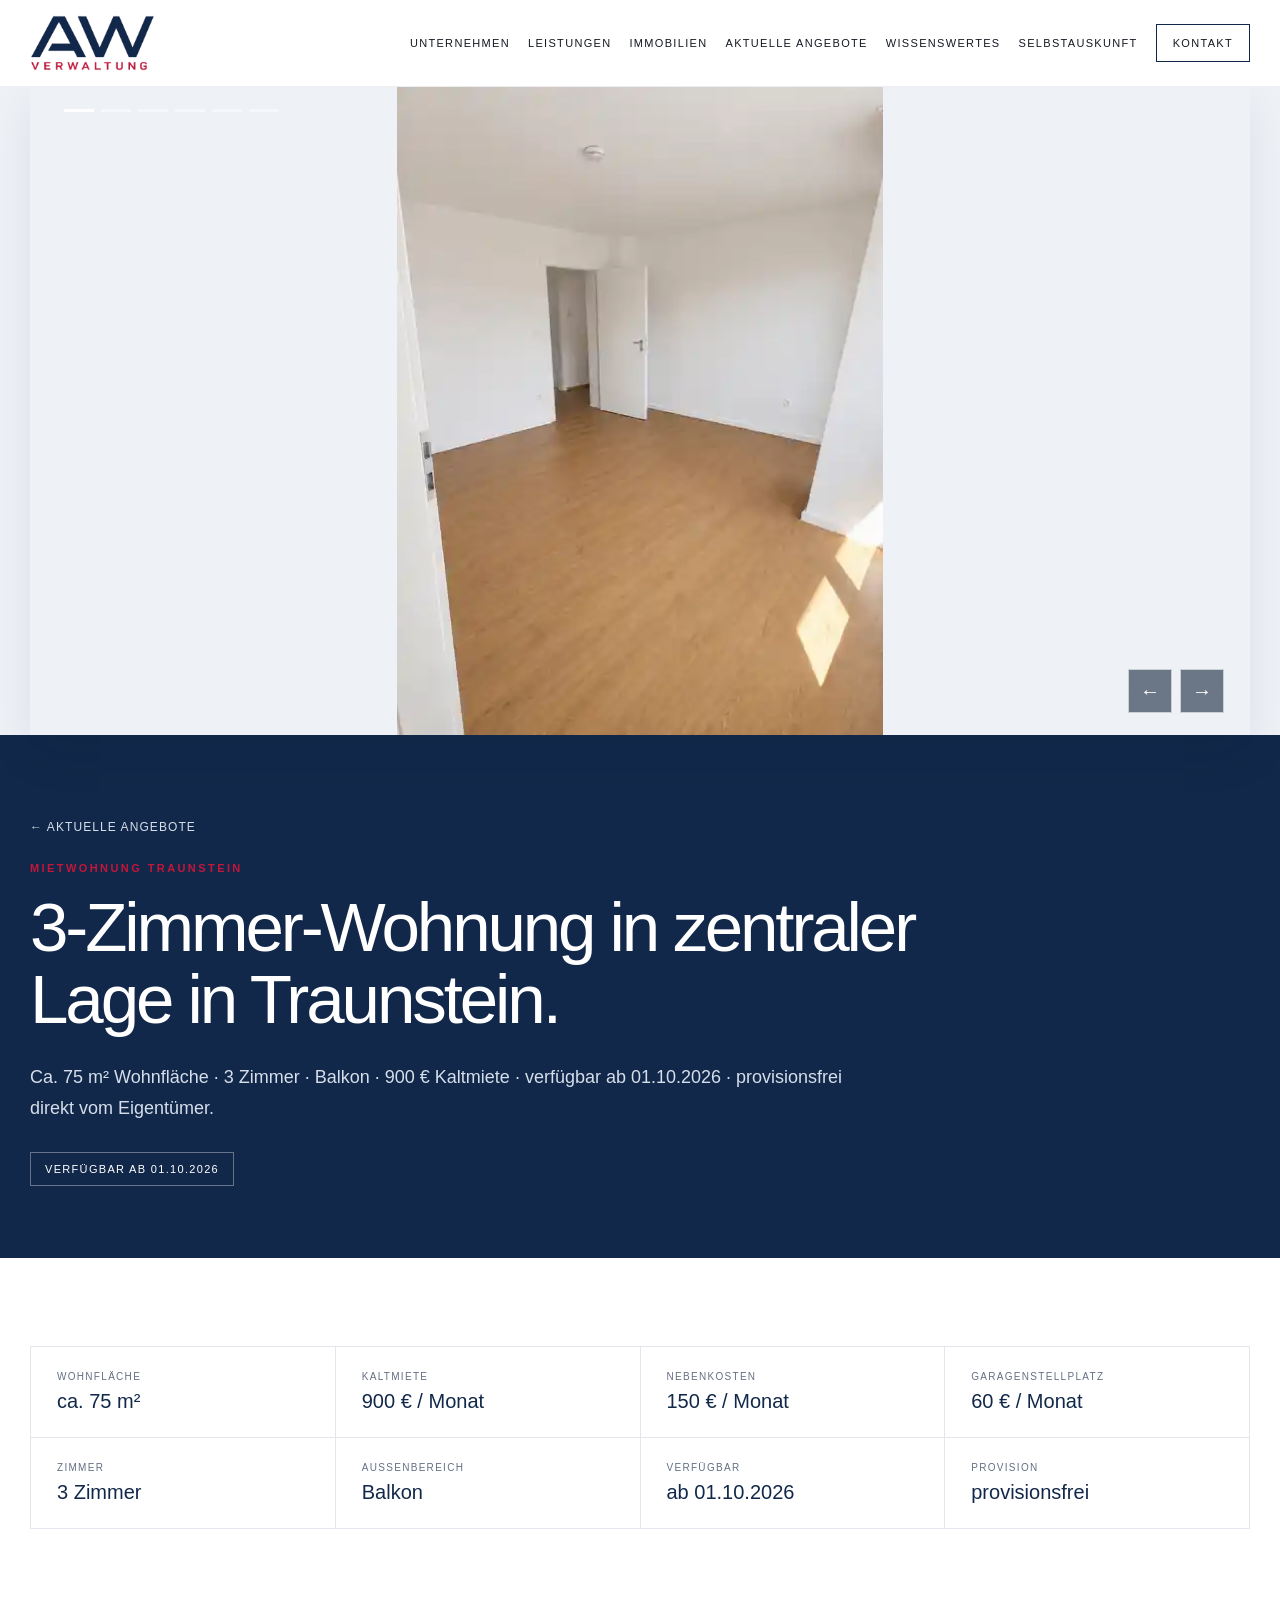
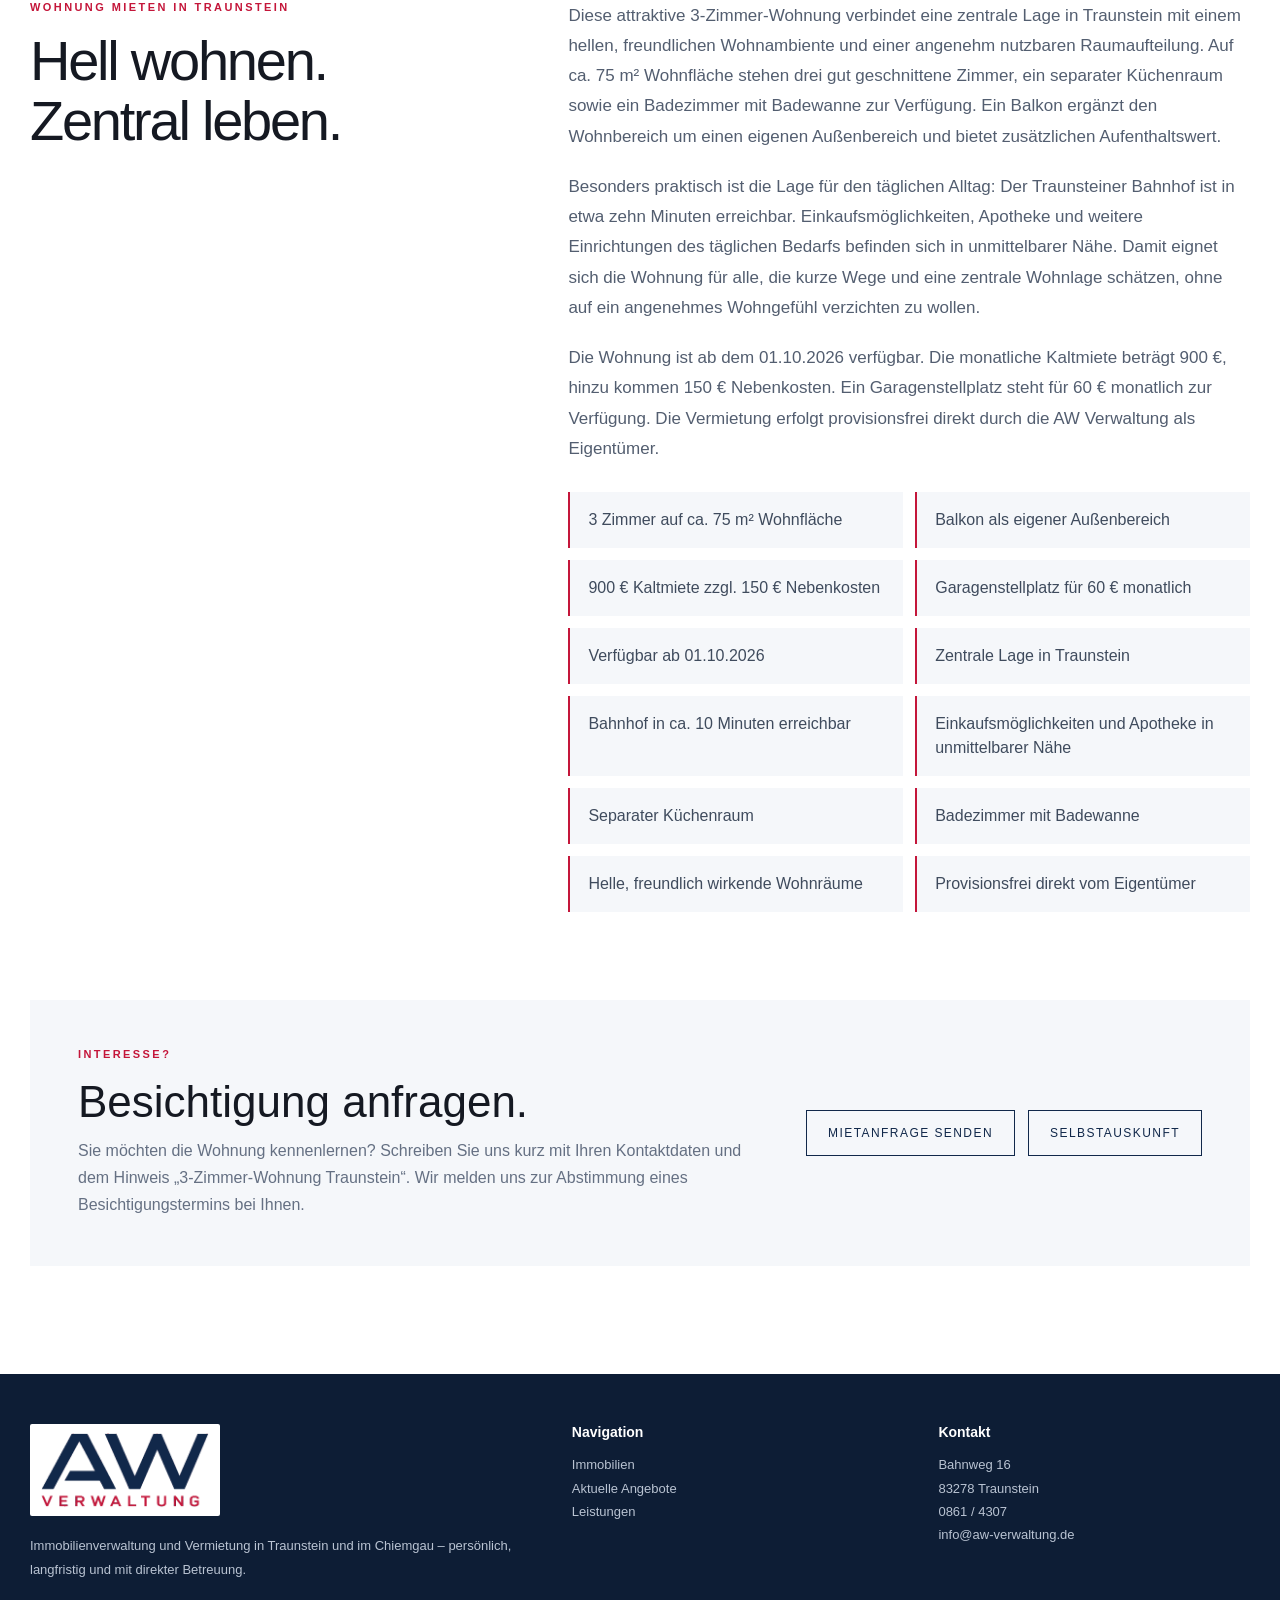
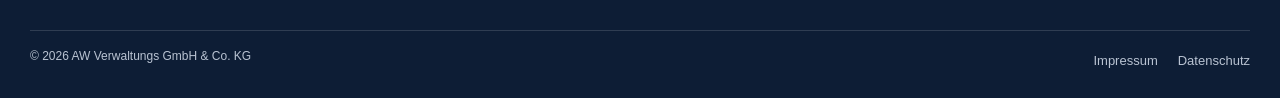
==== 3-zimmer-wohnung-traunstein.html @ e19f67b4 "Move apartment photos into top slider and add balcony" ====
<!doctype html>
<html lang="de">
<head>
  <meta charset="utf-8">
  <meta name="viewport" content="width=device-width,initial-scale=1">
  <title>3-Zimmer-Wohnung in Traunstein mieten | ca. 75 m² | AW Verwaltung</title>
  <meta name="description" content="Zentrale 3-Zimmer-Wohnung in Traunstein mit ca. 75 m², Balkon, 900 € Kaltmiete, 150 € Nebenkosten und Garagenstellplatz für 60 €. Verfügbar ab 01.10.2026, provisionsfrei direkt vom Eigentümer.">
  <meta name="robots" content="index,follow,max-image-preview:large">
  <link rel="canonical" href="https://www.aw-verwaltung.de/3-zimmer-wohnung-traunstein.html">
  <meta property="og:title" content="3-Zimmer-Wohnung in Traunstein | ca. 75 m² | 900 € kalt">
  <meta property="og:description" content="Zentral gelegene 3-Zimmer-Mietwohnung mit Balkon in Traunstein, verfügbar ab 01.10.2026 – provisionsfrei direkt vom Eigentümer.">
  <meta property="og:type" content="website">
  <meta property="og:url" content="https://www.aw-verwaltung.de/3-zimmer-wohnung-traunstein.html">
  <meta property="og:image" content="https://www.aw-verwaltung.de/assets/angebote/3-zimmer-wohnung-traunstein-wohnzimmer.webp">
  <link rel="icon" href="assets/favicon.png">
  <link rel="stylesheet" href="styles.css">
  <style>
    .listing-slider-wrap{padding:0;background:#eef2f7}.listing-slider{max-width:1220px;margin:0 auto}.listing-slider .insight-slide{height:clamp(560px,72vh,780px);background:#eef2f7}.listing-slider .insight-slide img{width:100%;height:100%;object-fit:contain;image-rendering:auto;transform:none!important}.listing-slider .insight-slide:after{display:none}.listing-slider .slider-controls{bottom:22px}.listing-slider .slider-dots{top:22px}.listing-slider .slider-arrow{background:rgba(13,29,53,.58)}
    .listing-hero{background:var(--navy);color:#fff;padding:82px 0 72px}.listing-hero .backlink{display:inline-block;margin-bottom:28px;color:#d5deea;font-size:12px;letter-spacing:.09em;text-transform:uppercase}.listing-hero h1{max-width:1040px;margin:0;font-size:clamp(42px,5.4vw,70px);line-height:1.04;letter-spacing:-.045em;font-weight:400}.listing-hero .listing-lead{max-width:850px;margin:26px 0 0;color:#d5deea;font-size:18px;line-height:1.72}.listing-status{display:inline-flex;margin-top:28px;padding:10px 14px;border:1px solid rgba(255,255,255,.35);font-size:11px;letter-spacing:.12em;text-transform:uppercase}.listing-main{padding:88px 0 108px}.listing-facts{display:grid;grid-template-columns:repeat(4,1fr);border-left:1px solid var(--line);border-top:1px solid var(--line);margin-bottom:72px}.listing-fact{padding:24px 26px;border-right:1px solid var(--line);border-bottom:1px solid var(--line);background:#fff}.listing-fact small{display:block;margin-bottom:8px;color:var(--muted);font-size:10px;letter-spacing:.13em;text-transform:uppercase}.listing-fact strong{font-size:20px;font-weight:500;color:var(--navy)}.listing-copy{display:grid;grid-template-columns:.8fr 1.2fr;gap:84px;align-items:start;margin-bottom:72px}.listing-copy h2{font-size:clamp(36px,4.5vw,56px);line-height:1.08;letter-spacing:-.04em;font-weight:400;margin:0}.listing-text p{margin:0 0 20px;color:#535e70;font-size:17px;line-height:1.78;text-align:left!important;hyphens:none!important}.listing-highlights{display:grid;grid-template-columns:repeat(2,minmax(0,1fr));gap:12px;margin-top:28px;padding:0;list-style:none}.listing-highlights li{padding:16px 18px;background:var(--soft);border-left:2px solid var(--red);color:#3f4b5d;line-height:1.5}.listing-cta{margin-top:30px;padding:48px;background:var(--soft);display:grid;grid-template-columns:1fr auto;gap:42px;align-items:center}.listing-cta h2{font-size:clamp(30px,3.5vw,44px);line-height:1.1;margin:0 0 10px;font-weight:400}.listing-cta p{margin:0;color:var(--muted);line-height:1.7}.listing-cta .actions{margin-top:0;justify-content:flex-end}@media(max-width:920px){.listing-facts{grid-template-columns:1fr 1fr}.listing-copy{grid-template-columns:1fr;gap:32px}.listing-cta{grid-template-columns:1fr}.listing-cta .actions{justify-content:flex-start}.listing-slider .insight-slide{height:620px}}@media(max-width:620px){.listing-slider .insight-slide{height:500px}.listing-hero{padding:64px 0 58px}.listing-main{padding:64px 0 78px}.listing-facts{grid-template-columns:1fr}.listing-highlights{grid-template-columns:1fr}.listing-cta{padding:30px 24px}}
  </style>
  <script type="application/ld+json">{"@context":"https://schema.org","@type":"RealEstateListing","@id":"https://www.aw-verwaltung.de/3-zimmer-wohnung-traunstein.html#listing","url":"https://www.aw-verwaltung.de/3-zimmer-wohnung-traunstein.html","name":"3-Zimmer-Wohnung in zentraler Lage in Traunstein","description":"Zentrale 3-Zimmer-Mietwohnung in Traunstein mit ca. 75 m² Wohnfläche, Balkon, 900 Euro Kaltmiete, 150 Euro Nebenkosten und Garagenstellplatz für 60 Euro. Verfügbar ab 01.10.2026.","datePosted":"2026-09-04","mainEntity":{"@type":"Apartment","name":"3-Zimmer-Wohnung in Traunstein","numberOfRooms":3,"floorSize":{"@type":"QuantitativeValue","value":75,"unitCode":"MTK"},"amenityFeature":[{"@type":"LocationFeatureSpecification","name":"Balkon","value":true},{"@type":"LocationFeatureSpecification","name":"Garagenstellplatz","value":true}],"address":{"@type":"PostalAddress","addressLocality":"Traunstein","postalCode":"83278","addressCountry":"DE"},"image":["https://www.aw-verwaltung.de/assets/angebote/3-zimmer-wohnung-traunstein-wohnzimmer.webp","https://www.aw-verwaltung.de/assets/angebote/3-zimmer-wohnung-traunstein-zimmer-1.webp","https://www.aw-verwaltung.de/assets/angebote/3-zimmer-wohnung-traunstein-flur.webp","https://www.aw-verwaltung.de/assets/angebote/3-zimmer-wohnung-traunstein-zimmer-2.webp","https://www.aw-verwaltung.de/assets/angebote/3-zimmer-wohnung-traunstein-kueche.webp","https://www.aw-verwaltung.de/assets/angebote/3-zimmer-wohnung-traunstein-bad.webp"]},"offers":{"@type":"Offer","price":"900","priceCurrency":"EUR","availability":"https://schema.org/InStock","validFrom":"2026-10-01"},"publisher":{"@id":"https://www.aw-verwaltung.de/#organization"}}</script>
</head>
<body>
<header class="header"><div class="wrap nav"><a class="brand" href="index.html"><img src="assets/aw-logo.png" alt="AW Verwaltung"></a><button class="menu" aria-label="Menü öffnen" aria-expanded="false">☰</button><nav class="navlinks"><a href="unternehmen.html">Unternehmen</a><a href="leistungen.html">Leistungen</a><a href="immobilien.html">Immobilien</a><a href="angebote.html">Aktuelle Angebote</a><a href="wissenswertes.html">Wissenswertes</a><a href="selbstauskunft.html">Selbstauskunft</a><a class="nav-cta" href="kontakt.html">Kontakt</a></nav></div></header>
<main>
<section class="listing-slider-wrap"><div class="wrap"><div class="insight-slider listing-slider reveal visible" data-slider><div class="insight-track"><figure class="insight-slide" aria-hidden="false"><img src="assets/angebote/3-zimmer-wohnung-traunstein-wohnzimmer.webp" alt="Heller Wohnbereich der 3-Zimmer-Wohnung in Traunstein" loading="eager" decoding="async"></figure><figure class="insight-slide" aria-hidden="true"><img src="assets/angebote/3-zimmer-wohnung-traunstein-zimmer-1.webp" alt="Helles Zimmer der Mietwohnung in Traunstein" loading="eager" decoding="async"></figure><figure class="insight-slide" aria-hidden="true"><img src="assets/angebote/3-zimmer-wohnung-traunstein-flur.webp" alt="Flur der 3-Zimmer-Wohnung in Traunstein" loading="lazy" decoding="async"></figure><figure class="insight-slide" aria-hidden="true"><img src="assets/angebote/3-zimmer-wohnung-traunstein-zimmer-2.webp" alt="Weiteres Zimmer der Mietwohnung in Traunstein" loading="lazy" decoding="async"></figure><figure class="insight-slide" aria-hidden="true"><img src="assets/angebote/3-zimmer-wohnung-traunstein-kueche.webp" alt="Separater Küchenraum der 3-Zimmer-Wohnung in Traunstein" loading="lazy" decoding="async"></figure><figure class="insight-slide" aria-hidden="true"><img src="assets/angebote/3-zimmer-wohnung-traunstein-bad.webp" alt="Badezimmer mit Badewanne der Mietwohnung in Traunstein" loading="lazy" decoding="async"></figure></div><div class="slider-dots"><button class="slider-dot active" data-dot aria-label="Bild 1"></button><button class="slider-dot" data-dot aria-label="Bild 2"></button><button class="slider-dot" data-dot aria-label="Bild 3"></button><button class="slider-dot" data-dot aria-label="Bild 4"></button><button class="slider-dot" data-dot aria-label="Bild 5"></button><button class="slider-dot" data-dot aria-label="Bild 6"></button></div><div class="slider-controls"><button class="slider-arrow" data-prev aria-label="Vorheriges Bild">←</button><button class="slider-arrow" data-next aria-label="Nächstes Bild">→</button></div></div></div></section>
<section class="listing-hero"><div class="wrap"><a class="backlink" href="angebote.html">← Aktuelle Angebote</a><div class="label">Mietwohnung Traunstein</div><h1>3-Zimmer-Wohnung in zentraler Lage in Traunstein.</h1><p class="listing-lead">Ca. 75 m² Wohnfläche · 3 Zimmer · Balkon · 900 € Kaltmiete · verfügbar ab 01.10.2026 · provisionsfrei direkt vom Eigentümer.</p><span class="listing-status">Verfügbar ab 01.10.2026</span></div></section>
<section class="listing-main"><div class="wrap">
<div class="listing-facts"><div class="listing-fact"><small>Wohnfläche</small><strong>ca. 75 m²</strong></div><div class="listing-fact"><small>Kaltmiete</small><strong>900 € / Monat</strong></div><div class="listing-fact"><small>Nebenkosten</small><strong>150 € / Monat</strong></div><div class="listing-fact"><small>Garagenstellplatz</small><strong>60 € / Monat</strong></div><div class="listing-fact"><small>Zimmer</small><strong>3 Zimmer</strong></div><div class="listing-fact"><small>Außenbereich</small><strong>Balkon</strong></div><div class="listing-fact"><small>Verfügbar</small><strong>ab 01.10.2026</strong></div><div class="listing-fact"><small>Provision</small><strong>provisionsfrei</strong></div></div>
<div class="listing-copy"><div><div class="label">Wohnung mieten in Traunstein</div><h2>Hell wohnen. Zentral leben.</h2></div><div class="listing-text"><p>Diese attraktive 3-Zimmer-Wohnung verbindet eine zentrale Lage in Traunstein mit einem hellen, freundlichen Wohnambiente und einer angenehm nutzbaren Raumaufteilung. Auf ca. 75 m² Wohnfläche stehen drei gut geschnittene Zimmer, ein separater Küchenraum sowie ein Badezimmer mit Badewanne zur Verfügung. Ein Balkon ergänzt den Wohnbereich um einen eigenen Außenbereich und bietet zusätzlichen Aufenthaltswert.</p><p>Besonders praktisch ist die Lage für den täglichen Alltag: Der Traunsteiner Bahnhof ist in etwa zehn Minuten erreichbar. Einkaufsmöglichkeiten, Apotheke und weitere Einrichtungen des täglichen Bedarfs befinden sich in unmittelbarer Nähe. Damit eignet sich die Wohnung für alle, die kurze Wege und eine zentrale Wohnlage schätzen, ohne auf ein angenehmes Wohngefühl verzichten zu wollen.</p><p>Die Wohnung ist ab dem 01.10.2026 verfügbar. Die monatliche Kaltmiete beträgt 900 €, hinzu kommen 150 € Nebenkosten. Ein Garagenstellplatz steht für 60 € monatlich zur Verfügung. Die Vermietung erfolgt provisionsfrei direkt durch die AW Verwaltung als Eigentümer.</p><ul class="listing-highlights"><li>3 Zimmer auf ca. 75 m² Wohnfläche</li><li>Balkon als eigener Außenbereich</li><li>900 € Kaltmiete zzgl. 150 € Nebenkosten</li><li>Garagenstellplatz für 60 € monatlich</li><li>Verfügbar ab 01.10.2026</li><li>Zentrale Lage in Traunstein</li><li>Bahnhof in ca. 10 Minuten erreichbar</li><li>Einkaufsmöglichkeiten und Apotheke in unmittelbarer Nähe</li><li>Separater Küchenraum</li><li>Badezimmer mit Badewanne</li><li>Helle, freundlich wirkende Wohnräume</li><li>Provisionsfrei direkt vom Eigentümer</li></ul></div></div>
<div class="listing-cta"><div><div class="label">Interesse?</div><h2>Besichtigung anfragen.</h2><p>Sie möchten die Wohnung kennenlernen? Schreiben Sie uns kurz mit Ihren Kontaktdaten und dem Hinweis „3-Zimmer-Wohnung Traunstein“. Wir melden uns zur Abstimmung eines Besichtigungstermins bei Ihnen.</p></div><div class="actions"><a class="btn" style="color:var(--navy)" href="mailto:s.schuhboeck@aw-verwaltung.de?cc=info%40aw-verwaltung.de&amp;subject=Interesse%203-Zimmer-Wohnung%20Traunstein">Mietanfrage senden</a><a class="btn" style="color:var(--navy)" href="selbstauskunft.html">Selbstauskunft</a></div></div>
</div></section>
</main>
<footer class="footer"><div class="wrap"><div class="footer-grid"><div><img class="footer-logo" src="assets/aw-logo-footer.png" alt="AW Verwaltung"><p>Immobilienverwaltung und Vermietung in Traunstein und im Chiemgau – persönlich, langfristig und mit direkter Betreuung.</p></div><div><h4>Navigation</h4><a href="immobilien.html">Immobilien</a><br><a href="angebote.html">Aktuelle Angebote</a><br><a href="leistungen.html">Leistungen</a></div><div><h4>Kontakt</h4><p>Bahnweg 16<br>83278 Traunstein<br>0861 / 4307<br><a href="mailto:info@aw-verwaltung.de">info@aw-verwaltung.de</a></p></div></div><div class="footer-bottom"><span>© <span data-year></span> AW Verwaltungs GmbH &amp; Co. KG</span><div class="footer-links"><a href="impressum.html">Impressum</a><a href="datenschutz.html">Datenschutz</a></div></div></div></footer>
<script src="script.js?v=20260830-9"></script>
</body>
</html>
---- styles.css ----
:root{--navy:#11284a;--navy2:#0d1d35;--red:#c4163a;--ink:#151922;--muted:#657083;--line:#e3e7ed;--soft:#f5f7fa;--white:#fff;--max:1220px}*{box-sizing:border-box}html{scroll-behavior:smooth}body{margin:0;font-family:Arial,Helvetica,sans-serif;color:var(--ink);background:#fff;-webkit-font-smoothing:antialiased}a{color:inherit;text-decoration:none}img{max-width:100%;display:block}.wrap{width:min(calc(100% - 44px),var(--max));margin:auto}.header{position:sticky;top:0;z-index:50;background:rgba(255,255,255,.96);border-bottom:1px solid rgba(17,40,74,.08);backdrop-filter:blur(12px)}.nav{height:86px;display:flex;align-items:center;justify-content:space-between;gap:24px}.brand{display:flex;align-items:center;height:60px;overflow:visible}.brand img{width:154px;height:58px;object-fit:contain;object-position:left center}.navlinks{display:flex;gap:26px;align-items:center;font-size:12px;letter-spacing:.12em;text-transform:uppercase}.navlinks a:hover,.navlinks a.active{color:var(--red)}.nav-cta{border:1px solid var(--navy);padding:12px 16px}.menu{display:none;border:0;background:none;font-size:26px}.hero{position:relative;overflow:hidden;background:linear-gradient(120deg,var(--navy2),var(--navy));color:white;min-height:650px}.hero:after{content:"AW";position:absolute;right:-2vw;bottom:-8vw;font-size:min(35vw,520px);font-weight:700;color:rgba(255,255,255,.035);letter-spacing:-.08em}.hero-accent{position:absolute;right:-10%;top:0;width:32%;height:100%;background:linear-gradient(160deg,rgba(196,22,58,.95),rgba(196,22,58,.65));transform:skewX(-10deg)}.hero-inner{position:relative;z-index:2;min-height:650px;display:flex;align-items:center}.hero-copy{max-width:780px;padding:78px 0}.eyebrow,.label{font-size:11px;letter-spacing:.22em;text-transform:uppercase;font-weight:700}.eyebrow{color:#fff;opacity:.74}.hero h1{font-size:clamp(54px,6.2vw,88px);line-height:1.02;letter-spacing:-.05em;font-weight:400;margin:24px 0}.hero h1 span{display:block;color:#ffced9}.hero p{font-size:18px;line-height:1.72;color:#d8dfeb;max-width:700px}.actions{display:flex;gap:13px;flex-wrap:wrap;margin-top:30px}.btn{display:inline-block;padding:15px 21px;border:1px solid currentColor;font-size:12px;text-transform:uppercase;letter-spacing:.12em}.btn-red{background:var(--red);border-color:var(--red);color:#fff}.btn-ghost{color:#fff}.section{padding:108px 0}.soft{background:var(--soft)}.section-head{display:grid;grid-template-columns:.75fr 1.25fr;gap:80px;align-items:end;margin-bottom:58px}.label{color:var(--red);margin-bottom:18px}.section h2,.page-hero h1{font-size:clamp(40px,5vw,64px);line-height:1.06;letter-spacing:-.045em;font-weight:400;margin:0}.section-head p,.lead{font-size:17px;line-height:1.8;color:var(--muted);margin:0}.grid3{display:grid;grid-template-columns:repeat(3,1fr);border-left:1px solid var(--line);border-top:1px solid var(--line)}.card{padding:34px;min-height:245px;border-right:1px solid var(--line);border-bottom:1px solid var(--line);background:#fff}.card small{color:var(--red);letter-spacing:.14em}.card h3{font-size:21px;font-weight:500;margin:34px 0 12px}.card p{color:var(--muted);line-height:1.65;margin:0}.services-grid .card{opacity:0;transform:translateY(30px);clip-path:inset(12% 0 0 0);transition:opacity .9s ease,transform 1.05s cubic-bezier(.22,.61,.36,1),clip-path 1.05s cubic-bezier(.22,.61,.36,1)}.services-grid.is-visible .card{opacity:1;transform:none;clip-path:inset(0)}.services-grid .card:nth-child(1){transition-delay:0ms}.services-grid .card:nth-child(2){transition-delay:130ms}.services-grid .card:nth-child(3){transition-delay:260ms}.services-grid .card:nth-child(4){transition-delay:390ms}.services-grid .card:nth-child(5){transition-delay:520ms}.services-grid .card:nth-child(6){transition-delay:650ms}.split{display:grid;grid-template-columns:1fr 1fr;gap:88px;align-items:center}.statement{font-size:38px;line-height:1.22;letter-spacing:-.035em}.stats{display:grid;grid-template-columns:repeat(3,1fr);gap:14px;margin-top:34px}.stat{padding:22px;border-top:2px solid var(--navy)}.stat strong{display:block;font-size:27px;color:var(--navy)}.stat span{font-size:13px;color:var(--muted)}.portfolio{display:grid;grid-template-columns:repeat(3,1fr);gap:15px}.property{position:relative;background:linear-gradient(140deg,#eef2f7,#d7dde7);min-height:230px;padding:28px;overflow:hidden}.property:after{content:"";position:absolute;right:-30px;bottom:-50px;width:180px;height:180px;border:28px solid rgba(17,40,74,.08);transform:rotate(45deg)}.property b{position:relative;z-index:2;font-size:20px}.property p{position:relative;z-index:2;color:var(--muted);line-height:1.55;max-width:260px}.property:nth-child(2n){background:linear-gradient(140deg,#f9eef1,#f0d8df)}.insights-grid{display:grid;grid-template-columns:repeat(12,1fr);gap:14px}.insight-card{margin:0;position:relative;grid-column:span 6;min-height:300px;overflow:hidden;background:#e8edf3}.insight-card.wide{grid-column:span 12;min-height:440px}.insight-card img{width:100%;height:100%;min-height:300px;position:absolute;inset:0;object-fit:cover;transition:transform .85s cubic-bezier(.22,.61,.36,1)}.insight-card:hover img{transform:scale(1.025)}.insight-card figcaption{position:absolute;left:18px;bottom:16px;z-index:2;color:#fff;background:rgba(13,29,53,.8);padding:9px 11px;font-size:11px;letter-spacing:.11em;text-transform:uppercase;backdrop-filter:blur(6px)}.insight-card .insight-copy{position:absolute;inset:auto 0 0 0;padding:70px 24px 22px;color:#fff;background:linear-gradient(transparent,rgba(13,29,53,.84));z-index:1}.insight-card .insight-copy b{font-size:22px;font-weight:500}.insight-card .insight-copy p{max-width:540px;margin:6px 0 0;color:#e5eaf1;line-height:1.55}.cta-band{background:var(--red);color:white;padding:72px 0}.cta-band .split{align-items:center}.cta-band h2{font-size:44px;font-weight:400;margin:0}.page-hero{background:var(--navy);color:#fff;padding:90px 0 78px}.page-hero p{max-width:760px;color:#d5deea;font-size:17px;line-height:1.72}.team{display:grid;grid-template-columns:repeat(5,1fr);gap:14px}.person{border:1px solid var(--line);padding:20px;background:#fff}.person-photo{display:block!important;aspect-ratio:1/1;object-fit:cover;object-position:center 28%;width:100%;height:auto;background:#edf1f6}.initials{aspect-ratio:1/1;background:linear-gradient(135deg,var(--navy),#375a80);display:grid;place-items:center;color:white;font-size:40px}.person h3{font-size:18px;margin:16px 0 5px}.person p{font-size:13px;color:var(--muted);line-height:1.5}.article{max-width:820px}.article h2{font-size:31px;margin-top:42px}.article p,.article li{color:#535e70;line-height:1.75}.contact-grid{display:grid;grid-template-columns:.85fr 1.15fr;gap:90px}.contact-box{border-top:1px solid var(--line);padding-top:20px}.contact-box small{display:block;text-transform:uppercase;letter-spacing:.15em;color:var(--muted);font-size:10px;margin-top:20px}.contact-box strong,.contact-box a{display:block;font-size:21px;font-weight:500;margin-top:5px}.downloads{display:grid;grid-template-columns:1fr 1fr;gap:16px}.download{padding:28px;border:1px solid var(--line);background:white}.download h3{margin:0 0 10px}.notice{background:#fff4f6;border-left:4px solid var(--red);padding:18px 20px;color:#4e5869;line-height:1.6}.footer{background:#0d1d35;color:#b9c3d2;padding:50px 0 26px}.footer-grid{display:grid;grid-template-columns:1.25fr .8fr .8fr;gap:55px}.footer-logo{display:none!important}.footer-grid>div:first-child:before{content:"AW";display:block;color:#fff;font-size:52px;line-height:.88;font-weight:700;letter-spacing:-.08em;margin-bottom:12px}.footer-grid>div:first-child p:before{content:"VERWALTUNG";display:block;color:var(--red);font-size:10px;font-weight:700;letter-spacing:.3em;margin:0 0 18px 2px}.footer h4{color:white;margin:0 0 13px;font-size:14px}.footer p,.footer a{font-size:13px;line-height:1.8}.footer-bottom{border-top:1px solid rgba(255,255,255,.14);margin-top:36px;padding-top:18px;display:flex;justify-content:space-between;font-size:12px}.footer-links{display:flex;gap:20px}.legal{max-width:900px}.legal h1{font-size:52px;font-weight:400}.legal h2{font-size:22px;margin-top:40px}.legal p,.legal li{line-height:1.72;color:#535e70}.reveal{opacity:0;transform:translateY(22px);transition:opacity .75s ease,transform .9s cubic-bezier(.22,.61,.36,1)}.reveal.visible{opacity:1;transform:none}@media(max-width:920px){.menu{display:block}.navlinks{display:none;position:absolute;left:0;right:0;top:86px;background:white;padding:24px;flex-direction:column;align-items:flex-start}.navlinks.open{display:flex}.section-head,.split,.contact-grid{grid-template-columns:1fr;gap:38px}.grid3,.portfolio{grid-template-columns:1fr 1fr}.team{grid-template-columns:repeat(3,1fr)}.hero-accent{opacity:.2;width:44%}}@media(max-width:700px){.insight-card,.insight-card.wide{grid-column:1/-1;min-height:270px}}@media(max-width:620px){.wrap{width:min(calc(100% - 28px),var(--max))}.nav{height:76px}.navlinks{top:76px}.brand{height:52px}.brand img{width:132px;height:48px}.hero,.hero-inner{min-height:610px}.hero-copy{padding:60px 0}.hero h1{font-size:47px}.hero p{font-size:16px}.hero-accent{display:none}.section{padding:78px 0}.grid3,.portfolio,.team,.stats,.downloads{grid-template-columns:1fr}.section h2,.page-hero h1{font-size:42px}.statement{font-size:31px}.footer-grid{grid-template-columns:1fr}.footer-bottom{flex-direction:column;gap:16px}}@media(prefers-reduced-motion:reduce){html{scroll-behavior:auto}.reveal,.services-grid .card{opacity:1;transform:none;clip-path:none;transition:none}}
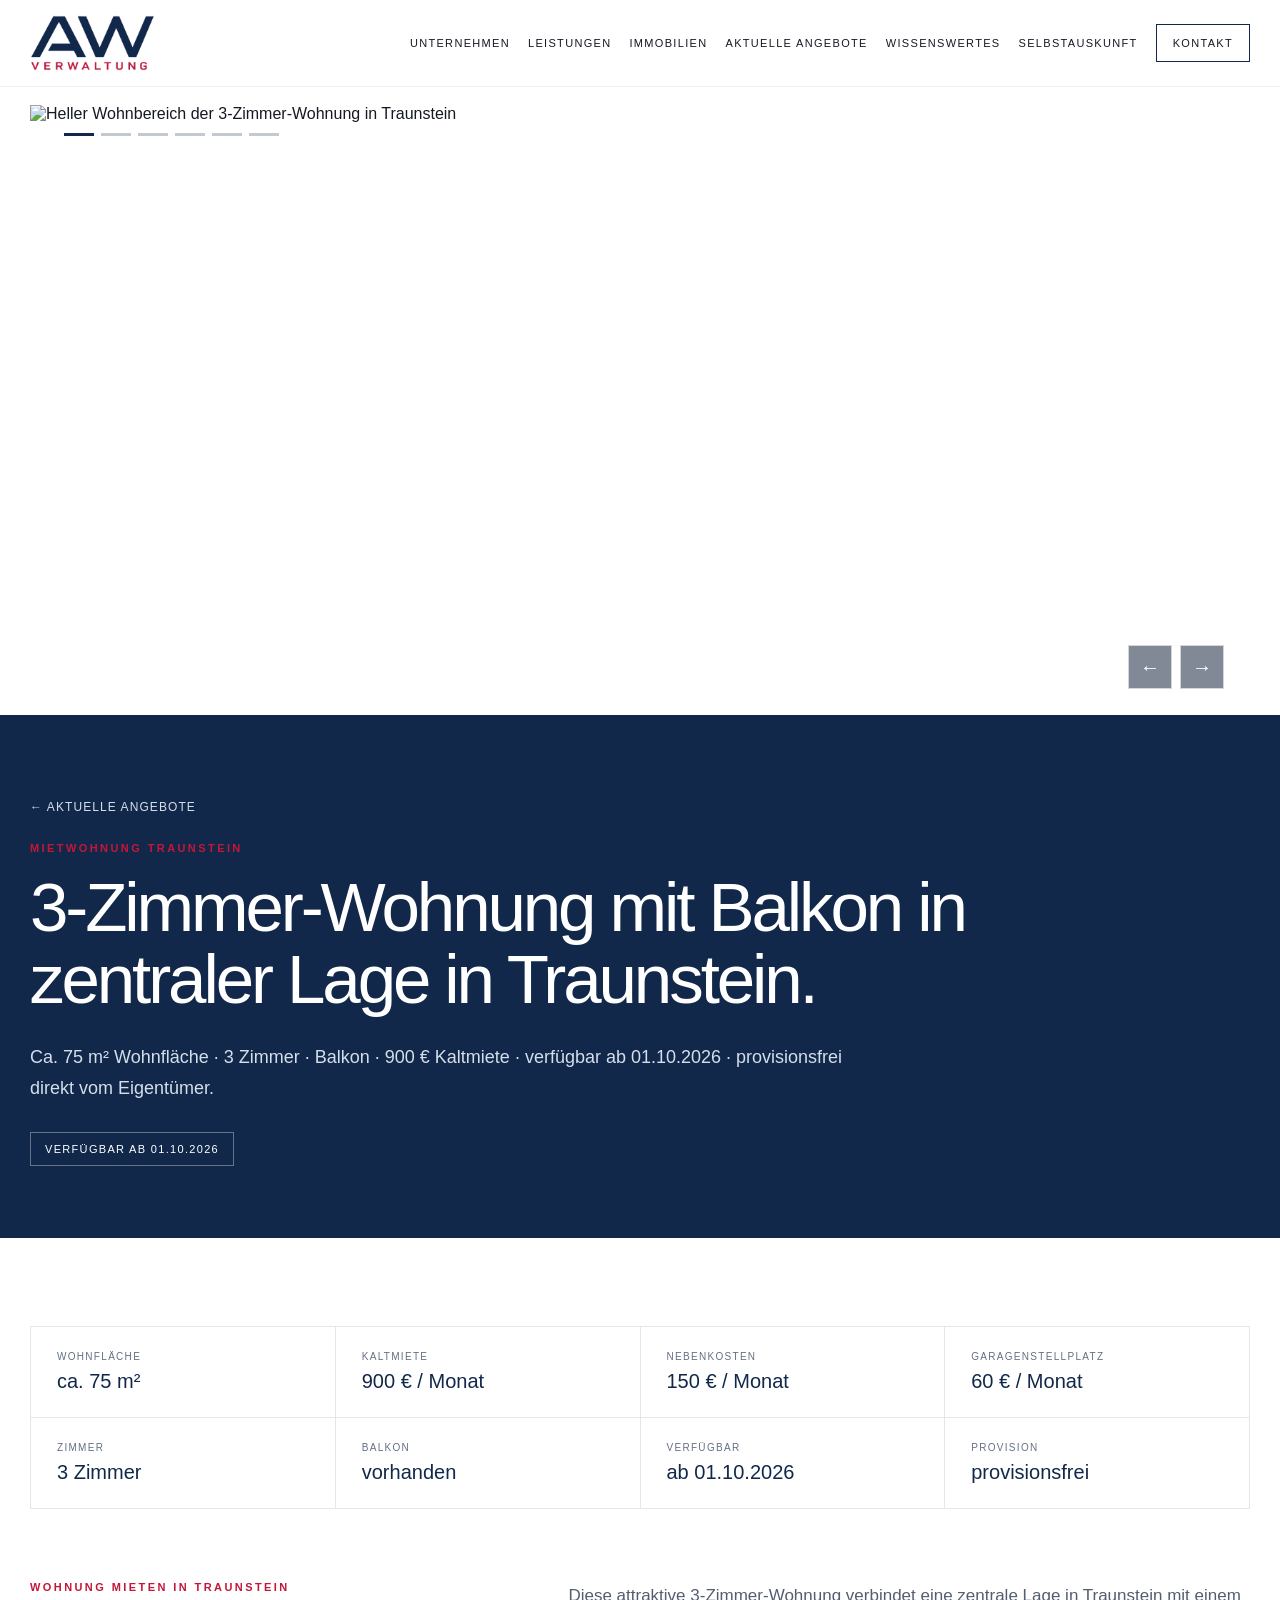
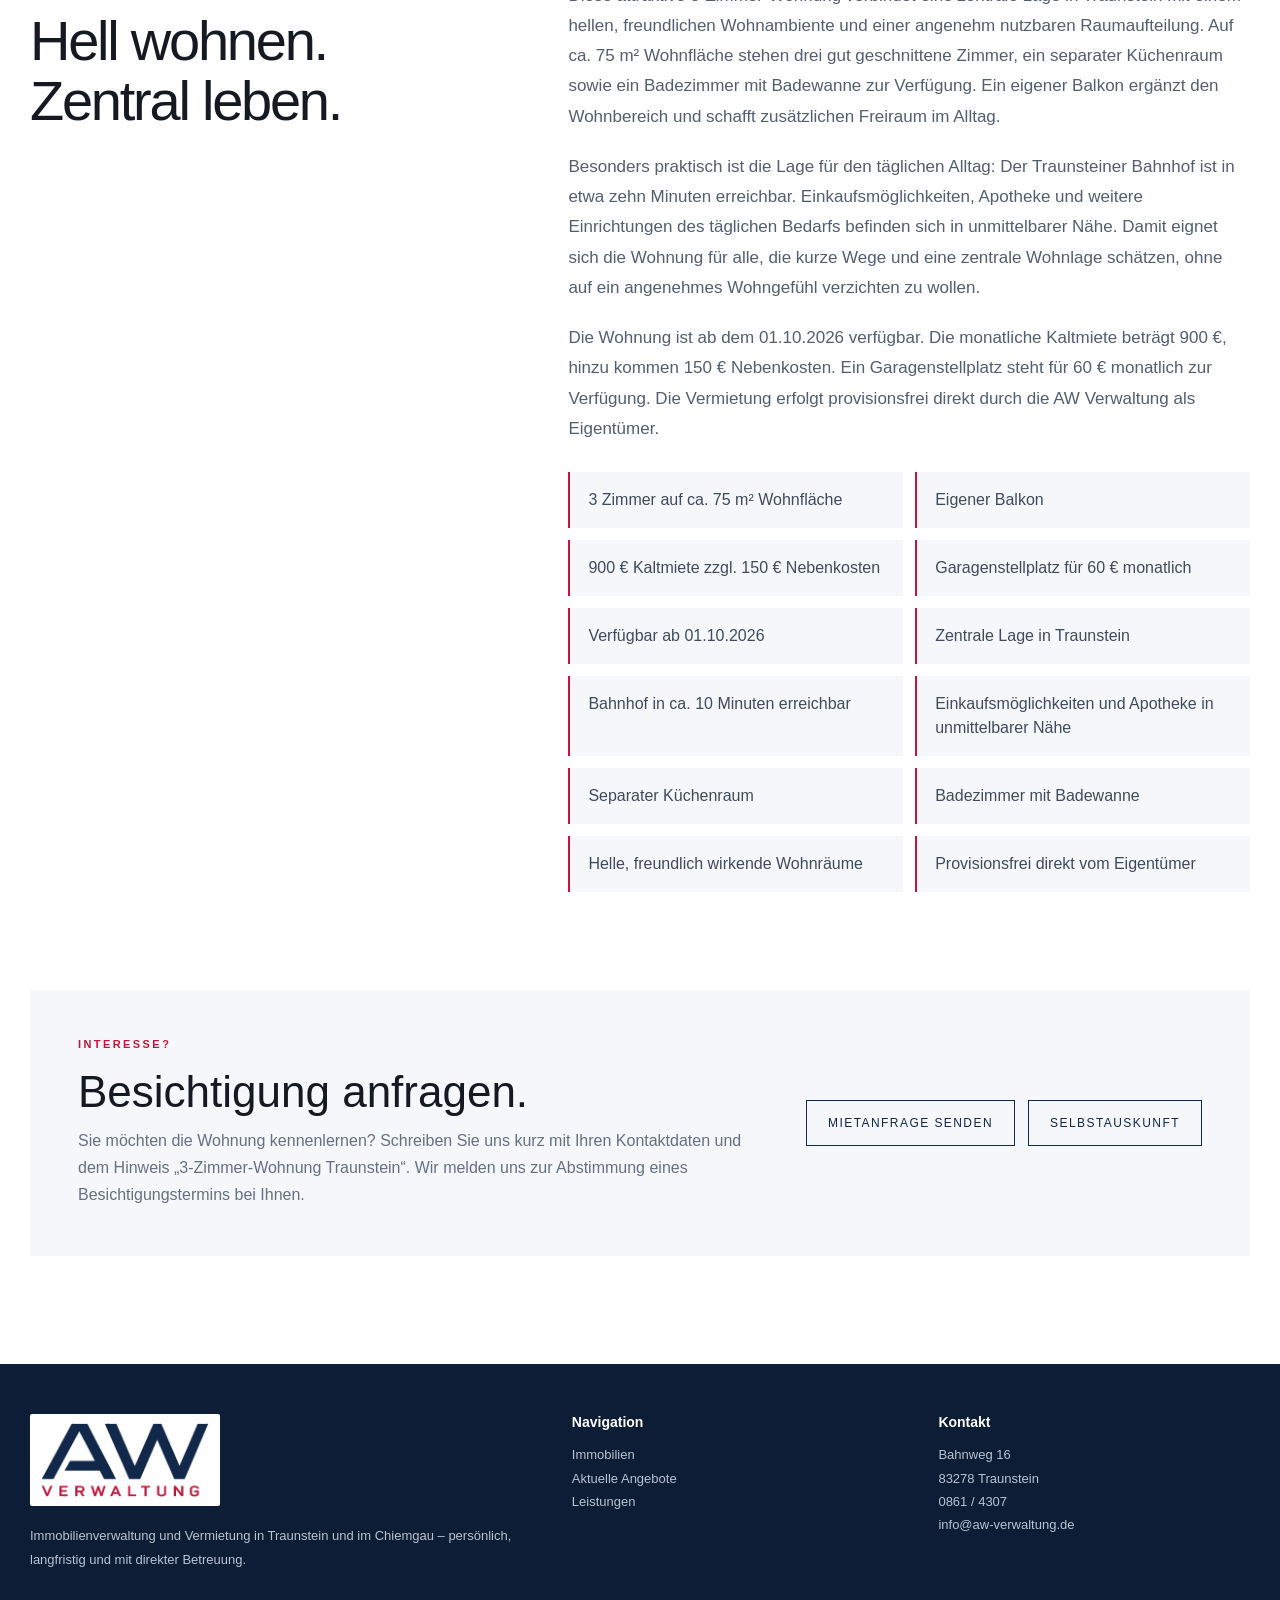
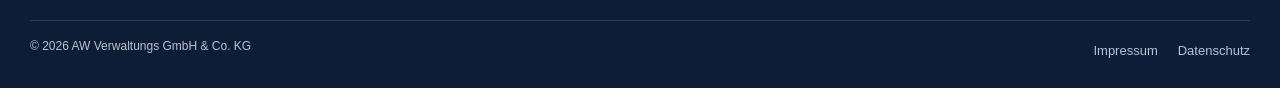
==== commit cd4878bf: "Use high-resolution slider with white gutters" ====
--- a/3-zimmer-wohnung-traunstein.html
+++ b/3-zimmer-wohnung-traunstein.html
@@ -11,27 +11,27 @@
   <meta property="og:description" content="Zentral gelegene 3-Zimmer-Mietwohnung mit Balkon in Traunstein, verfügbar ab 01.10.2026 – provisionsfrei direkt vom Eigentümer.">
   <meta property="og:type" content="website">
   <meta property="og:url" content="https://www.aw-verwaltung.de/3-zimmer-wohnung-traunstein.html">
-  <meta property="og:image" content="https://www.aw-verwaltung.de/assets/angebote/3-zimmer-wohnung-traunstein-wohnzimmer.webp">
+  <meta property="og:image" content="https://www.aw-verwaltung.de/assets/angebote/3-zimmer-wohnung-traunstein-wohnen-hq.webp">
   <link rel="icon" href="assets/favicon.png">
   <link rel="stylesheet" href="styles.css">
   <style>
-    .listing-slider-wrap{padding:0;background:#eef2f7}.listing-slider{max-width:1220px;margin:0 auto}.listing-slider .insight-slide{height:clamp(560px,72vh,780px);background:#eef2f7}.listing-slider .insight-slide img{width:100%;height:100%;object-fit:contain;image-rendering:auto;transform:none!important}.listing-slider .insight-slide:after{display:none}.listing-slider .slider-controls{bottom:22px}.listing-slider .slider-dots{top:22px}.listing-slider .slider-arrow{background:rgba(13,29,53,.58)}
-    .listing-hero{background:var(--navy);color:#fff;padding:82px 0 72px}.listing-hero .backlink{display:inline-block;margin-bottom:28px;color:#d5deea;font-size:12px;letter-spacing:.09em;text-transform:uppercase}.listing-hero h1{max-width:1040px;margin:0;font-size:clamp(42px,5.4vw,70px);line-height:1.04;letter-spacing:-.045em;font-weight:400}.listing-hero .listing-lead{max-width:850px;margin:26px 0 0;color:#d5deea;font-size:18px;line-height:1.72}.listing-status{display:inline-flex;margin-top:28px;padding:10px 14px;border:1px solid rgba(255,255,255,.35);font-size:11px;letter-spacing:.12em;text-transform:uppercase}.listing-main{padding:88px 0 108px}.listing-facts{display:grid;grid-template-columns:repeat(4,1fr);border-left:1px solid var(--line);border-top:1px solid var(--line);margin-bottom:72px}.listing-fact{padding:24px 26px;border-right:1px solid var(--line);border-bottom:1px solid var(--line);background:#fff}.listing-fact small{display:block;margin-bottom:8px;color:var(--muted);font-size:10px;letter-spacing:.13em;text-transform:uppercase}.listing-fact strong{font-size:20px;font-weight:500;color:var(--navy)}.listing-copy{display:grid;grid-template-columns:.8fr 1.2fr;gap:84px;align-items:start;margin-bottom:72px}.listing-copy h2{font-size:clamp(36px,4.5vw,56px);line-height:1.08;letter-spacing:-.04em;font-weight:400;margin:0}.listing-text p{margin:0 0 20px;color:#535e70;font-size:17px;line-height:1.78;text-align:left!important;hyphens:none!important}.listing-highlights{display:grid;grid-template-columns:repeat(2,minmax(0,1fr));gap:12px;margin-top:28px;padding:0;list-style:none}.listing-highlights li{padding:16px 18px;background:var(--soft);border-left:2px solid var(--red);color:#3f4b5d;line-height:1.5}.listing-cta{margin-top:30px;padding:48px;background:var(--soft);display:grid;grid-template-columns:1fr auto;gap:42px;align-items:center}.listing-cta h2{font-size:clamp(30px,3.5vw,44px);line-height:1.1;margin:0 0 10px;font-weight:400}.listing-cta p{margin:0;color:var(--muted);line-height:1.7}.listing-cta .actions{margin-top:0;justify-content:flex-end}@media(max-width:920px){.listing-facts{grid-template-columns:1fr 1fr}.listing-copy{grid-template-columns:1fr;gap:32px}.listing-cta{grid-template-columns:1fr}.listing-cta .actions{justify-content:flex-start}.listing-slider .insight-slide{height:620px}}@media(max-width:620px){.listing-slider .insight-slide{height:500px}.listing-hero{padding:64px 0 58px}.listing-main{padding:64px 0 78px}.listing-facts{grid-template-columns:1fr}.listing-highlights{grid-template-columns:1fr}.listing-cta{padding:30px 24px}}
+    .listing-media{background:#fff;padding:18px 0 0}.listing-slider{background:#fff!important;box-shadow:none!important}.listing-slider .insight-slide{background:#fff!important}.listing-slider .insight-slide:after{display:none!important}.listing-slider .insight-slide img{width:100%;height:100%;object-fit:contain!important;object-position:center center;background:#fff!important;transform:none!important;image-rendering:auto}.listing-slider .slider-arrow{background:rgba(13,29,53,.52)}.listing-slider .slider-dot{background:rgba(17,40,74,.25)}.listing-slider .slider-dot.active{background:var(--navy)}
+    .listing-hero{background:var(--navy);color:#fff;padding:82px 0 72px}.listing-hero .backlink{display:inline-block;margin-bottom:28px;color:#d5deea;font-size:12px;letter-spacing:.09em;text-transform:uppercase}.listing-hero h1{max-width:1040px;margin:0;font-size:clamp(42px,5.4vw,70px);line-height:1.04;letter-spacing:-.045em;font-weight:400}.listing-hero .listing-lead{max-width:850px;margin:26px 0 0;color:#d5deea;font-size:18px;line-height:1.72}.listing-status{display:inline-flex;margin-top:28px;padding:10px 14px;border:1px solid rgba(255,255,255,.35);font-size:11px;letter-spacing:.12em;text-transform:uppercase}.listing-main{padding:88px 0 108px}.listing-facts{display:grid;grid-template-columns:repeat(4,1fr);border-left:1px solid var(--line);border-top:1px solid var(--line);margin-bottom:72px}.listing-fact{padding:24px 26px;border-right:1px solid var(--line);border-bottom:1px solid var(--line);background:#fff}.listing-fact small{display:block;margin-bottom:8px;color:var(--muted);font-size:10px;letter-spacing:.13em;text-transform:uppercase}.listing-fact strong{font-size:20px;font-weight:500;color:var(--navy)}.listing-copy{display:grid;grid-template-columns:.8fr 1.2fr;gap:84px;align-items:start;margin-bottom:72px}.listing-copy h2{font-size:clamp(36px,4.5vw,56px);line-height:1.08;letter-spacing:-.04em;font-weight:400;margin:0}.listing-text p{margin:0 0 20px;color:#535e70;font-size:17px;line-height:1.78;text-align:left!important;hyphens:none!important}.listing-highlights{display:grid;grid-template-columns:repeat(2,minmax(0,1fr));gap:12px;margin-top:28px;padding:0;list-style:none}.listing-highlights li{padding:16px 18px;background:var(--soft);border-left:2px solid var(--red);color:#3f4b5d;line-height:1.5}.listing-cta{margin-top:82px;padding:48px;background:var(--soft);display:grid;grid-template-columns:1fr auto;gap:42px;align-items:center}.listing-cta h2{font-size:clamp(30px,3.5vw,44px);line-height:1.1;margin:0 0 10px;font-weight:400}.listing-cta p{margin:0;color:var(--muted);line-height:1.7}.listing-cta .actions{margin-top:0;justify-content:flex-end}@media(max-width:920px){.listing-facts{grid-template-columns:1fr 1fr}.listing-copy{grid-template-columns:1fr;gap:32px}.listing-cta{grid-template-columns:1fr}.listing-cta .actions{justify-content:flex-start}}@media(max-width:620px){.listing-media{padding-top:0}.listing-slider .insight-slide{height:430px}.listing-hero{padding:64px 0 58px}.listing-main{padding:64px 0 78px}.listing-facts{grid-template-columns:1fr}.listing-highlights{grid-template-columns:1fr}.listing-cta{padding:30px 24px}}
   </style>
-  <script type="application/ld+json">{"@context":"https://schema.org","@type":"RealEstateListing","@id":"https://www.aw-verwaltung.de/3-zimmer-wohnung-traunstein.html#listing","url":"https://www.aw-verwaltung.de/3-zimmer-wohnung-traunstein.html","name":"3-Zimmer-Wohnung in zentraler Lage in Traunstein","description":"Zentrale 3-Zimmer-Mietwohnung in Traunstein mit ca. 75 m² Wohnfläche, Balkon, 900 Euro Kaltmiete, 150 Euro Nebenkosten und Garagenstellplatz für 60 Euro. Verfügbar ab 01.10.2026.","datePosted":"2026-09-04","mainEntity":{"@type":"Apartment","name":"3-Zimmer-Wohnung in Traunstein","numberOfRooms":3,"floorSize":{"@type":"QuantitativeValue","value":75,"unitCode":"MTK"},"amenityFeature":[{"@type":"LocationFeatureSpecification","name":"Balkon","value":true},{"@type":"LocationFeatureSpecification","name":"Garagenstellplatz","value":true}],"address":{"@type":"PostalAddress","addressLocality":"Traunstein","postalCode":"83278","addressCountry":"DE"},"image":["https://www.aw-verwaltung.de/assets/angebote/3-zimmer-wohnung-traunstein-wohnzimmer.webp","https://www.aw-verwaltung.de/assets/angebote/3-zimmer-wohnung-traunstein-zimmer-1.webp","https://www.aw-verwaltung.de/assets/angebote/3-zimmer-wohnung-traunstein-flur.webp","https://www.aw-verwaltung.de/assets/angebote/3-zimmer-wohnung-traunstein-zimmer-2.webp","https://www.aw-verwaltung.de/assets/angebote/3-zimmer-wohnung-traunstein-kueche.webp","https://www.aw-verwaltung.de/assets/angebote/3-zimmer-wohnung-traunstein-bad.webp"]},"offers":{"@type":"Offer","price":"900","priceCurrency":"EUR","availability":"https://schema.org/InStock","validFrom":"2026-10-01"},"publisher":{"@id":"https://www.aw-verwaltung.de/#organization"}}</script>
+  <script type="application/ld+json">{"@context":"https://schema.org","@type":"RealEstateListing","@id":"https://www.aw-verwaltung.de/3-zimmer-wohnung-traunstein.html#listing","url":"https://www.aw-verwaltung.de/3-zimmer-wohnung-traunstein.html","name":"3-Zimmer-Wohnung mit Balkon in zentraler Lage in Traunstein","description":"Zentrale 3-Zimmer-Mietwohnung in Traunstein mit ca. 75 m² Wohnfläche und Balkon, 900 Euro Kaltmiete, 150 Euro Nebenkosten und Garagenstellplatz für 60 Euro. Verfügbar ab 01.10.2026.","datePosted":"2026-09-04","mainEntity":{"@type":"Apartment","name":"3-Zimmer-Wohnung in Traunstein","numberOfRooms":3,"floorSize":{"@type":"QuantitativeValue","value":75,"unitCode":"MTK"},"address":{"@type":"PostalAddress","addressLocality":"Traunstein","postalCode":"83278","addressCountry":"DE"},"amenityFeature":{"@type":"LocationFeatureSpecification","name":"Balkon","value":true},"image":["https://www.aw-verwaltung.de/assets/angebote/3-zimmer-wohnung-traunstein-wohnen-hq.webp","https://www.aw-verwaltung.de/assets/angebote/3-zimmer-wohnung-traunstein-zimmer1-hq.webp","https://www.aw-verwaltung.de/assets/angebote/3-zimmer-wohnung-traunstein-flur-hq.webp","https://www.aw-verwaltung.de/assets/angebote/3-zimmer-wohnung-traunstein-zimmer2-hq.webp","https://www.aw-verwaltung.de/assets/angebote/3-zimmer-wohnung-traunstein-kueche-hq.webp","https://www.aw-verwaltung.de/assets/angebote/3-zimmer-wohnung-traunstein-bad-hq.webp"]},"offers":{"@type":"Offer","price":"900","priceCurrency":"EUR","availability":"https://schema.org/InStock","validFrom":"2026-10-01"},"publisher":{"@id":"https://www.aw-verwaltung.de/#organization"}}</script>
 </head>
 <body>
 <header class="header"><div class="wrap nav"><a class="brand" href="index.html"><img src="assets/aw-logo.png" alt="AW Verwaltung"></a><button class="menu" aria-label="Menü öffnen" aria-expanded="false">☰</button><nav class="navlinks"><a href="unternehmen.html">Unternehmen</a><a href="leistungen.html">Leistungen</a><a href="immobilien.html">Immobilien</a><a href="angebote.html">Aktuelle Angebote</a><a href="wissenswertes.html">Wissenswertes</a><a href="selbstauskunft.html">Selbstauskunft</a><a class="nav-cta" href="kontakt.html">Kontakt</a></nav></div></header>
 <main>
-<section class="listing-slider-wrap"><div class="wrap"><div class="insight-slider listing-slider reveal visible" data-slider><div class="insight-track"><figure class="insight-slide" aria-hidden="false"><img src="assets/angebote/3-zimmer-wohnung-traunstein-wohnzimmer.webp" alt="Heller Wohnbereich der 3-Zimmer-Wohnung in Traunstein" loading="eager" decoding="async"></figure><figure class="insight-slide" aria-hidden="true"><img src="assets/angebote/3-zimmer-wohnung-traunstein-zimmer-1.webp" alt="Helles Zimmer der Mietwohnung in Traunstein" loading="eager" decoding="async"></figure><figure class="insight-slide" aria-hidden="true"><img src="assets/angebote/3-zimmer-wohnung-traunstein-flur.webp" alt="Flur der 3-Zimmer-Wohnung in Traunstein" loading="lazy" decoding="async"></figure><figure class="insight-slide" aria-hidden="true"><img src="assets/angebote/3-zimmer-wohnung-traunstein-zimmer-2.webp" alt="Weiteres Zimmer der Mietwohnung in Traunstein" loading="lazy" decoding="async"></figure><figure class="insight-slide" aria-hidden="true"><img src="assets/angebote/3-zimmer-wohnung-traunstein-kueche.webp" alt="Separater Küchenraum der 3-Zimmer-Wohnung in Traunstein" loading="lazy" decoding="async"></figure><figure class="insight-slide" aria-hidden="true"><img src="assets/angebote/3-zimmer-wohnung-traunstein-bad.webp" alt="Badezimmer mit Badewanne der Mietwohnung in Traunstein" loading="lazy" decoding="async"></figure></div><div class="slider-dots"><button class="slider-dot active" data-dot aria-label="Bild 1"></button><button class="slider-dot" data-dot aria-label="Bild 2"></button><button class="slider-dot" data-dot aria-label="Bild 3"></button><button class="slider-dot" data-dot aria-label="Bild 4"></button><button class="slider-dot" data-dot aria-label="Bild 5"></button><button class="slider-dot" data-dot aria-label="Bild 6"></button></div><div class="slider-controls"><button class="slider-arrow" data-prev aria-label="Vorheriges Bild">←</button><button class="slider-arrow" data-next aria-label="Nächstes Bild">→</button></div></div></div></section>
-<section class="listing-hero"><div class="wrap"><a class="backlink" href="angebote.html">← Aktuelle Angebote</a><div class="label">Mietwohnung Traunstein</div><h1>3-Zimmer-Wohnung in zentraler Lage in Traunstein.</h1><p class="listing-lead">Ca. 75 m² Wohnfläche · 3 Zimmer · Balkon · 900 € Kaltmiete · verfügbar ab 01.10.2026 · provisionsfrei direkt vom Eigentümer.</p><span class="listing-status">Verfügbar ab 01.10.2026</span></div></section>
+<section class="listing-media"><div class="wrap"><div class="listing-slider insight-slider reveal visible" data-slider><div class="insight-track"><figure class="insight-slide" aria-hidden="false"><img src="assets/angebote/3-zimmer-wohnung-traunstein-wohnen-hq.webp?v=20260904-1" alt="Heller Wohnbereich der 3-Zimmer-Wohnung in Traunstein" loading="eager" decoding="async"></figure><figure class="insight-slide" aria-hidden="true"><img src="assets/angebote/3-zimmer-wohnung-traunstein-zimmer1-hq.webp?v=20260904-1" alt="Helles Zimmer der Mietwohnung in Traunstein" loading="lazy" decoding="async"></figure><figure class="insight-slide" aria-hidden="true"><img src="assets/angebote/3-zimmer-wohnung-traunstein-flur-hq.webp?v=20260904-1" alt="Flur der 3-Zimmer-Wohnung in Traunstein" loading="lazy" decoding="async"></figure><figure class="insight-slide" aria-hidden="true"><img src="assets/angebote/3-zimmer-wohnung-traunstein-zimmer2-hq.webp?v=20260904-1" alt="Weiteres Zimmer der 3-Zimmer-Wohnung in Traunstein" loading="lazy" decoding="async"></figure><figure class="insight-slide" aria-hidden="true"><img src="assets/angebote/3-zimmer-wohnung-traunstein-kueche-hq.webp?v=20260904-1" alt="Separater Küchenraum der Wohnung in Traunstein" loading="lazy" decoding="async"></figure><figure class="insight-slide" aria-hidden="true"><img src="assets/angebote/3-zimmer-wohnung-traunstein-bad-hq.webp?v=20260904-1" alt="Badezimmer mit Badewanne der Mietwohnung in Traunstein" loading="lazy" decoding="async"></figure></div><div class="slider-dots"><button class="slider-dot active" data-dot aria-label="Bild 1"></button><button class="slider-dot" data-dot aria-label="Bild 2"></button><button class="slider-dot" data-dot aria-label="Bild 3"></button><button class="slider-dot" data-dot aria-label="Bild 4"></button><button class="slider-dot" data-dot aria-label="Bild 5"></button><button class="slider-dot" data-dot aria-label="Bild 6"></button></div><div class="slider-controls"><button class="slider-arrow" data-prev aria-label="Vorheriges Bild">←</button><button class="slider-arrow" data-next aria-label="Nächstes Bild">→</button></div></div></div></section>
+<section class="listing-hero"><div class="wrap"><a class="backlink" href="angebote.html">← Aktuelle Angebote</a><div class="label">Mietwohnung Traunstein</div><h1>3-Zimmer-Wohnung mit Balkon in zentraler Lage in Traunstein.</h1><p class="listing-lead">Ca. 75 m² Wohnfläche · 3 Zimmer · Balkon · 900 € Kaltmiete · verfügbar ab 01.10.2026 · provisionsfrei direkt vom Eigentümer.</p><span class="listing-status">Verfügbar ab 01.10.2026</span></div></section>
 <section class="listing-main"><div class="wrap">
-<div class="listing-facts"><div class="listing-fact"><small>Wohnfläche</small><strong>ca. 75 m²</strong></div><div class="listing-fact"><small>Kaltmiete</small><strong>900 € / Monat</strong></div><div class="listing-fact"><small>Nebenkosten</small><strong>150 € / Monat</strong></div><div class="listing-fact"><small>Garagenstellplatz</small><strong>60 € / Monat</strong></div><div class="listing-fact"><small>Zimmer</small><strong>3 Zimmer</strong></div><div class="listing-fact"><small>Außenbereich</small><strong>Balkon</strong></div><div class="listing-fact"><small>Verfügbar</small><strong>ab 01.10.2026</strong></div><div class="listing-fact"><small>Provision</small><strong>provisionsfrei</strong></div></div>
-<div class="listing-copy"><div><div class="label">Wohnung mieten in Traunstein</div><h2>Hell wohnen. Zentral leben.</h2></div><div class="listing-text"><p>Diese attraktive 3-Zimmer-Wohnung verbindet eine zentrale Lage in Traunstein mit einem hellen, freundlichen Wohnambiente und einer angenehm nutzbaren Raumaufteilung. Auf ca. 75 m² Wohnfläche stehen drei gut geschnittene Zimmer, ein separater Küchenraum sowie ein Badezimmer mit Badewanne zur Verfügung. Ein Balkon ergänzt den Wohnbereich um einen eigenen Außenbereich und bietet zusätzlichen Aufenthaltswert.</p><p>Besonders praktisch ist die Lage für den täglichen Alltag: Der Traunsteiner Bahnhof ist in etwa zehn Minuten erreichbar. Einkaufsmöglichkeiten, Apotheke und weitere Einrichtungen des täglichen Bedarfs befinden sich in unmittelbarer Nähe. Damit eignet sich die Wohnung für alle, die kurze Wege und eine zentrale Wohnlage schätzen, ohne auf ein angenehmes Wohngefühl verzichten zu wollen.</p><p>Die Wohnung ist ab dem 01.10.2026 verfügbar. Die monatliche Kaltmiete beträgt 900 €, hinzu kommen 150 € Nebenkosten. Ein Garagenstellplatz steht für 60 € monatlich zur Verfügung. Die Vermietung erfolgt provisionsfrei direkt durch die AW Verwaltung als Eigentümer.</p><ul class="listing-highlights"><li>3 Zimmer auf ca. 75 m² Wohnfläche</li><li>Balkon als eigener Außenbereich</li><li>900 € Kaltmiete zzgl. 150 € Nebenkosten</li><li>Garagenstellplatz für 60 € monatlich</li><li>Verfügbar ab 01.10.2026</li><li>Zentrale Lage in Traunstein</li><li>Bahnhof in ca. 10 Minuten erreichbar</li><li>Einkaufsmöglichkeiten und Apotheke in unmittelbarer Nähe</li><li>Separater Küchenraum</li><li>Badezimmer mit Badewanne</li><li>Helle, freundlich wirkende Wohnräume</li><li>Provisionsfrei direkt vom Eigentümer</li></ul></div></div>
+<div class="listing-facts"><div class="listing-fact"><small>Wohnfläche</small><strong>ca. 75 m²</strong></div><div class="listing-fact"><small>Kaltmiete</small><strong>900 € / Monat</strong></div><div class="listing-fact"><small>Nebenkosten</small><strong>150 € / Monat</strong></div><div class="listing-fact"><small>Garagenstellplatz</small><strong>60 € / Monat</strong></div><div class="listing-fact"><small>Zimmer</small><strong>3 Zimmer</strong></div><div class="listing-fact"><small>Balkon</small><strong>vorhanden</strong></div><div class="listing-fact"><small>Verfügbar</small><strong>ab 01.10.2026</strong></div><div class="listing-fact"><small>Provision</small><strong>provisionsfrei</strong></div></div>
+<div class="listing-copy"><div><div class="label">Wohnung mieten in Traunstein</div><h2>Hell wohnen. Zentral leben.</h2></div><div class="listing-text"><p>Diese attraktive 3-Zimmer-Wohnung verbindet eine zentrale Lage in Traunstein mit einem hellen, freundlichen Wohnambiente und einer angenehm nutzbaren Raumaufteilung. Auf ca. 75 m² Wohnfläche stehen drei gut geschnittene Zimmer, ein separater Küchenraum sowie ein Badezimmer mit Badewanne zur Verfügung. Ein eigener Balkon ergänzt den Wohnbereich und schafft zusätzlichen Freiraum im Alltag.</p><p>Besonders praktisch ist die Lage für den täglichen Alltag: Der Traunsteiner Bahnhof ist in etwa zehn Minuten erreichbar. Einkaufsmöglichkeiten, Apotheke und weitere Einrichtungen des täglichen Bedarfs befinden sich in unmittelbarer Nähe. Damit eignet sich die Wohnung für alle, die kurze Wege und eine zentrale Wohnlage schätzen, ohne auf ein angenehmes Wohngefühl verzichten zu wollen.</p><p>Die Wohnung ist ab dem 01.10.2026 verfügbar. Die monatliche Kaltmiete beträgt 900 €, hinzu kommen 150 € Nebenkosten. Ein Garagenstellplatz steht für 60 € monatlich zur Verfügung. Die Vermietung erfolgt provisionsfrei direkt durch die AW Verwaltung als Eigentümer.</p><ul class="listing-highlights"><li>3 Zimmer auf ca. 75 m² Wohnfläche</li><li>Eigener Balkon</li><li>900 € Kaltmiete zzgl. 150 € Nebenkosten</li><li>Garagenstellplatz für 60 € monatlich</li><li>Verfügbar ab 01.10.2026</li><li>Zentrale Lage in Traunstein</li><li>Bahnhof in ca. 10 Minuten erreichbar</li><li>Einkaufsmöglichkeiten und Apotheke in unmittelbarer Nähe</li><li>Separater Küchenraum</li><li>Badezimmer mit Badewanne</li><li>Helle, freundlich wirkende Wohnräume</li><li>Provisionsfrei direkt vom Eigentümer</li></ul></div></div>
 <div class="listing-cta"><div><div class="label">Interesse?</div><h2>Besichtigung anfragen.</h2><p>Sie möchten die Wohnung kennenlernen? Schreiben Sie uns kurz mit Ihren Kontaktdaten und dem Hinweis „3-Zimmer-Wohnung Traunstein“. Wir melden uns zur Abstimmung eines Besichtigungstermins bei Ihnen.</p></div><div class="actions"><a class="btn" style="color:var(--navy)" href="mailto:s.schuhboeck@aw-verwaltung.de?cc=info%40aw-verwaltung.de&amp;subject=Interesse%203-Zimmer-Wohnung%20Traunstein">Mietanfrage senden</a><a class="btn" style="color:var(--navy)" href="selbstauskunft.html">Selbstauskunft</a></div></div>
 </div></section>
 </main>
 <footer class="footer"><div class="wrap"><div class="footer-grid"><div><img class="footer-logo" src="assets/aw-logo-footer.png" alt="AW Verwaltung"><p>Immobilienverwaltung und Vermietung in Traunstein und im Chiemgau – persönlich, langfristig und mit direkter Betreuung.</p></div><div><h4>Navigation</h4><a href="immobilien.html">Immobilien</a><br><a href="angebote.html">Aktuelle Angebote</a><br><a href="leistungen.html">Leistungen</a></div><div><h4>Kontakt</h4><p>Bahnweg 16<br>83278 Traunstein<br>0861 / 4307<br><a href="mailto:info@aw-verwaltung.de">info@aw-verwaltung.de</a></p></div></div><div class="footer-bottom"><span>© <span data-year></span> AW Verwaltungs GmbH &amp; Co. KG</span><div class="footer-links"><a href="impressum.html">Impressum</a><a href="datenschutz.html">Datenschutz</a></div></div></div></footer>
-<script src="script.js?v=20260830-9"></script>
+<script src="script.js?v=20260904-1"></script>
 </body>
 </html>
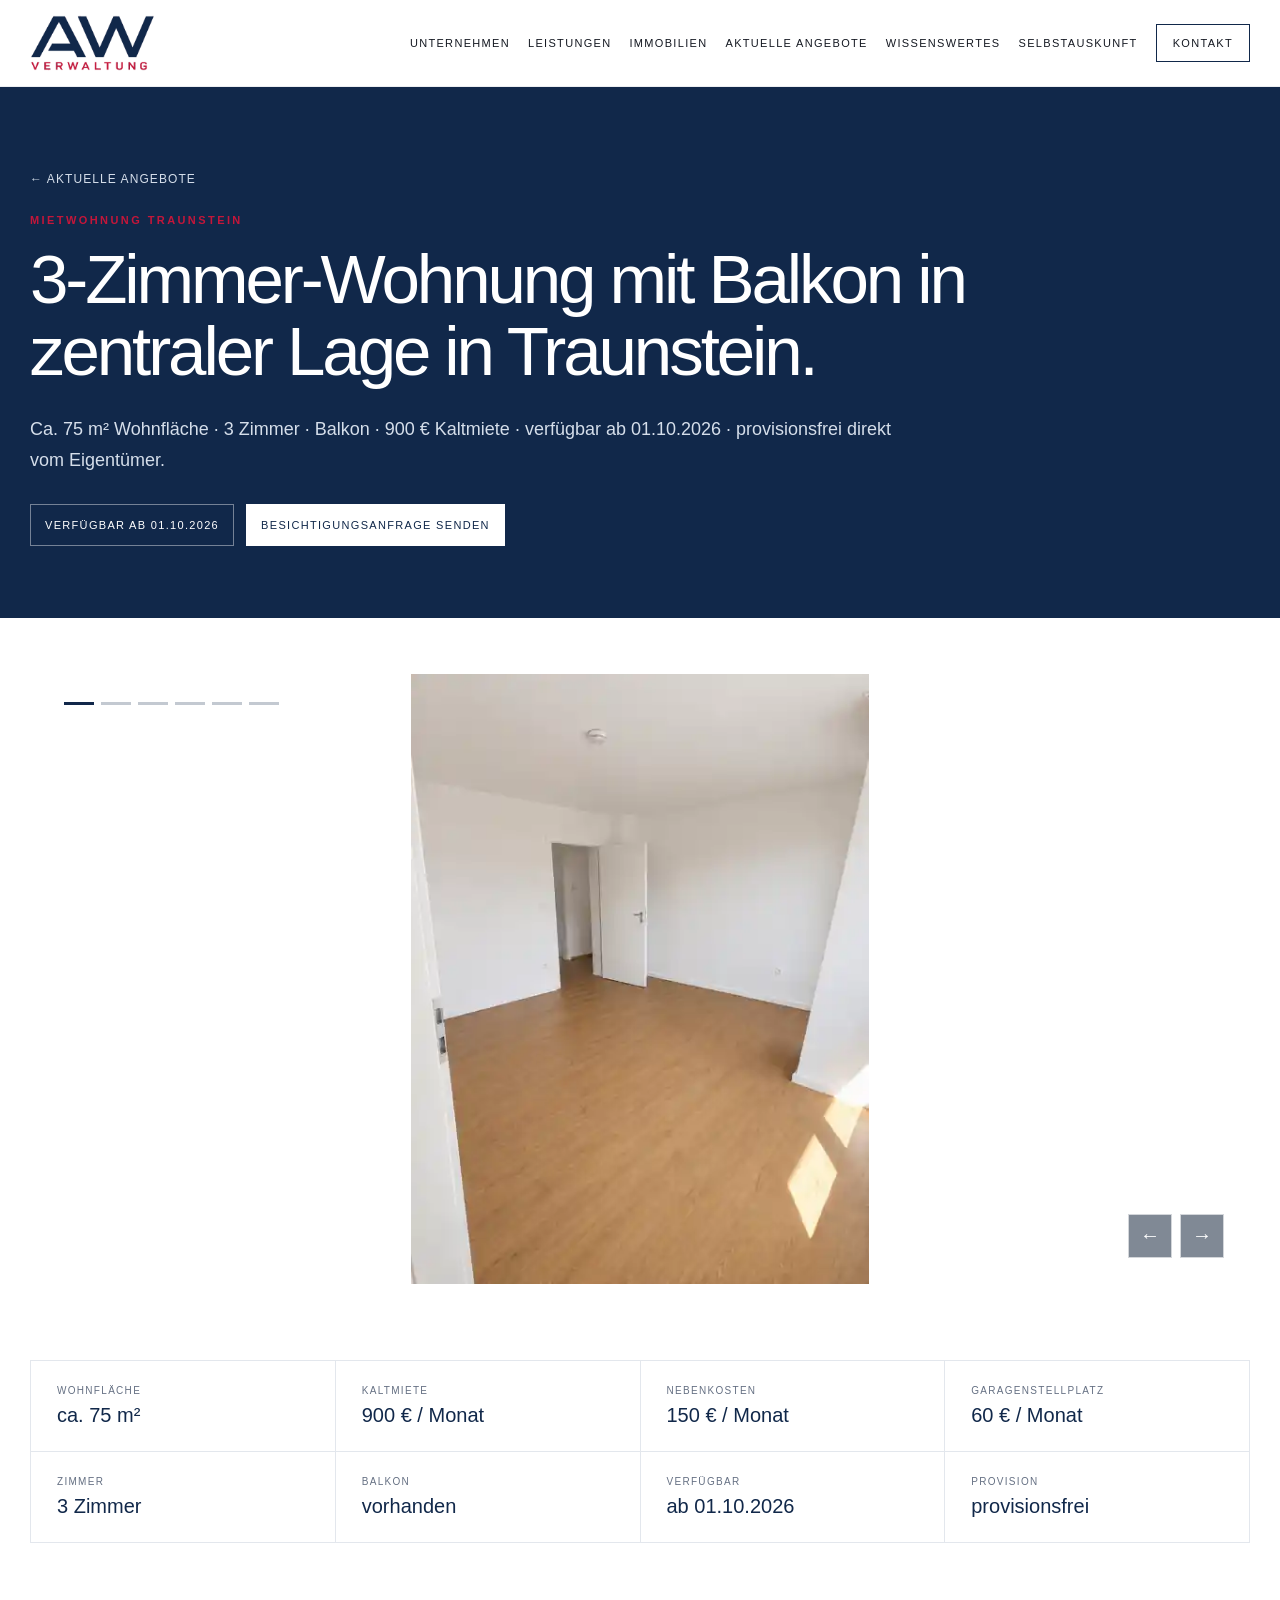
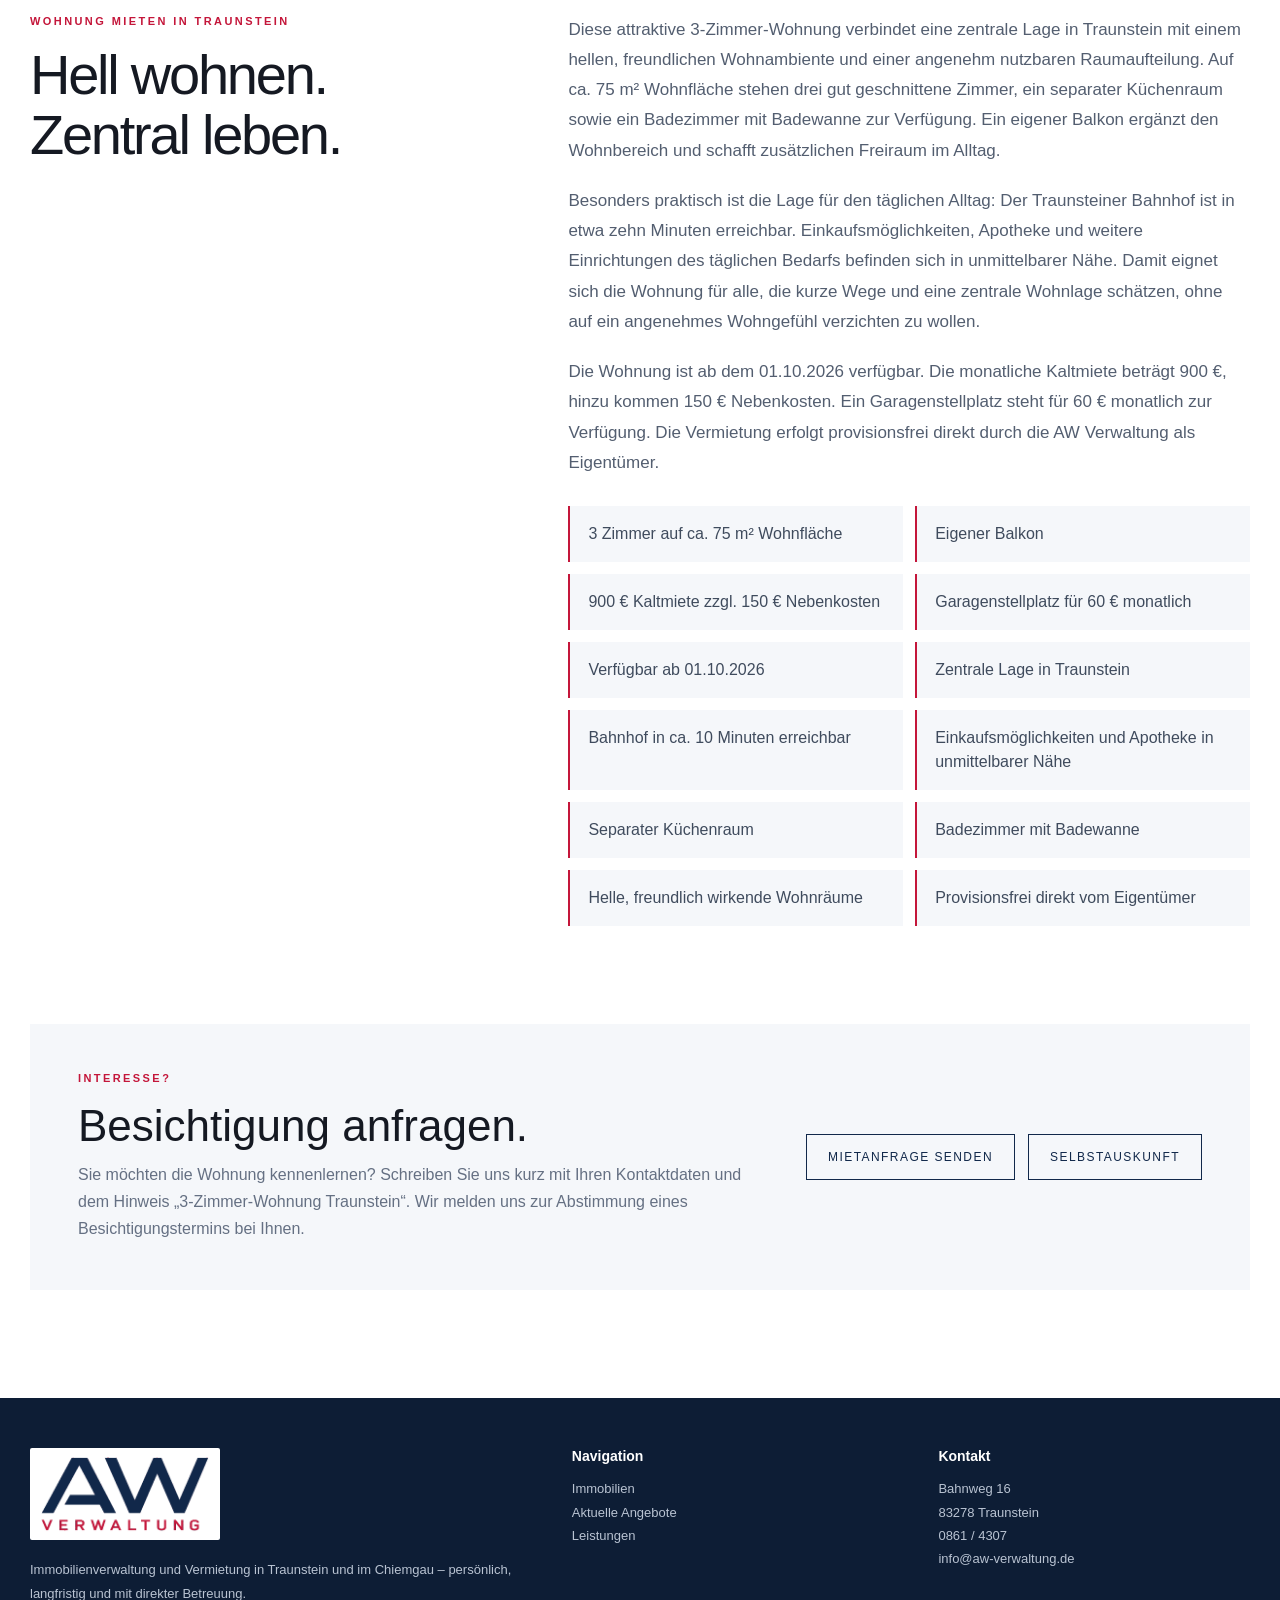
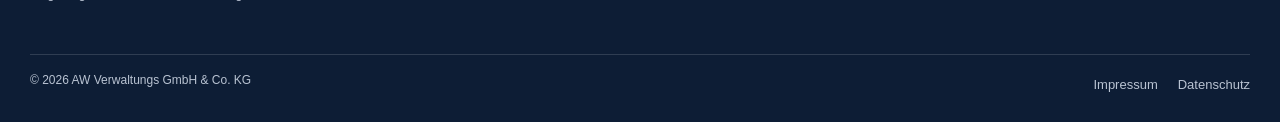
==== commit 7e89a5df: "Fix apartment slider placement and image loading" ====
--- a/3-zimmer-wohnung-traunstein.html
+++ b/3-zimmer-wohnung-traunstein.html
@@ -11,20 +11,23 @@
   <meta property="og:description" content="Zentral gelegene 3-Zimmer-Mietwohnung mit Balkon in Traunstein, verfügbar ab 01.10.2026 – provisionsfrei direkt vom Eigentümer.">
   <meta property="og:type" content="website">
   <meta property="og:url" content="https://www.aw-verwaltung.de/3-zimmer-wohnung-traunstein.html">
-  <meta property="og:image" content="https://www.aw-verwaltung.de/assets/angebote/3-zimmer-wohnung-traunstein-wohnen-hq.webp">
+  <meta property="og:image" content="https://www.aw-verwaltung.de/assets/angebote/3-zimmer-wohnung-traunstein-wohnzimmer.webp">
   <link rel="icon" href="assets/favicon.png">
   <link rel="stylesheet" href="styles.css">
   <style>
-    .listing-media{background:#fff;padding:18px 0 0}.listing-slider{background:#fff!important;box-shadow:none!important}.listing-slider .insight-slide{background:#fff!important}.listing-slider .insight-slide:after{display:none!important}.listing-slider .insight-slide img{width:100%;height:100%;object-fit:contain!important;object-position:center center;background:#fff!important;transform:none!important;image-rendering:auto}.listing-slider .slider-arrow{background:rgba(13,29,53,.52)}.listing-slider .slider-dot{background:rgba(17,40,74,.25)}.listing-slider .slider-dot.active{background:var(--navy)}
-    .listing-hero{background:var(--navy);color:#fff;padding:82px 0 72px}.listing-hero .backlink{display:inline-block;margin-bottom:28px;color:#d5deea;font-size:12px;letter-spacing:.09em;text-transform:uppercase}.listing-hero h1{max-width:1040px;margin:0;font-size:clamp(42px,5.4vw,70px);line-height:1.04;letter-spacing:-.045em;font-weight:400}.listing-hero .listing-lead{max-width:850px;margin:26px 0 0;color:#d5deea;font-size:18px;line-height:1.72}.listing-status{display:inline-flex;margin-top:28px;padding:10px 14px;border:1px solid rgba(255,255,255,.35);font-size:11px;letter-spacing:.12em;text-transform:uppercase}.listing-main{padding:88px 0 108px}.listing-facts{display:grid;grid-template-columns:repeat(4,1fr);border-left:1px solid var(--line);border-top:1px solid var(--line);margin-bottom:72px}.listing-fact{padding:24px 26px;border-right:1px solid var(--line);border-bottom:1px solid var(--line);background:#fff}.listing-fact small{display:block;margin-bottom:8px;color:var(--muted);font-size:10px;letter-spacing:.13em;text-transform:uppercase}.listing-fact strong{font-size:20px;font-weight:500;color:var(--navy)}.listing-copy{display:grid;grid-template-columns:.8fr 1.2fr;gap:84px;align-items:start;margin-bottom:72px}.listing-copy h2{font-size:clamp(36px,4.5vw,56px);line-height:1.08;letter-spacing:-.04em;font-weight:400;margin:0}.listing-text p{margin:0 0 20px;color:#535e70;font-size:17px;line-height:1.78;text-align:left!important;hyphens:none!important}.listing-highlights{display:grid;grid-template-columns:repeat(2,minmax(0,1fr));gap:12px;margin-top:28px;padding:0;list-style:none}.listing-highlights li{padding:16px 18px;background:var(--soft);border-left:2px solid var(--red);color:#3f4b5d;line-height:1.5}.listing-cta{margin-top:82px;padding:48px;background:var(--soft);display:grid;grid-template-columns:1fr auto;gap:42px;align-items:center}.listing-cta h2{font-size:clamp(30px,3.5vw,44px);line-height:1.1;margin:0 0 10px;font-weight:400}.listing-cta p{margin:0;color:var(--muted);line-height:1.7}.listing-cta .actions{margin-top:0;justify-content:flex-end}@media(max-width:920px){.listing-facts{grid-template-columns:1fr 1fr}.listing-copy{grid-template-columns:1fr;gap:32px}.listing-cta{grid-template-columns:1fr}.listing-cta .actions{justify-content:flex-start}}@media(max-width:620px){.listing-media{padding-top:0}.listing-slider .insight-slide{height:430px}.listing-hero{padding:64px 0 58px}.listing-main{padding:64px 0 78px}.listing-facts{grid-template-columns:1fr}.listing-highlights{grid-template-columns:1fr}.listing-cta{padding:30px 24px}}
+    .listing-hero{background:var(--navy);color:#fff;padding:82px 0 72px}.listing-hero .backlink{display:inline-block;margin-bottom:28px;color:#d5deea;font-size:12px;letter-spacing:.09em;text-transform:uppercase}.listing-hero h1{max-width:1040px;margin:0;font-size:clamp(42px,5.4vw,70px);line-height:1.04;letter-spacing:-.045em;font-weight:400}.listing-hero .listing-lead{max-width:900px;margin:26px 0 0;color:#d5deea;font-size:18px;line-height:1.72}.listing-hero-actions{display:flex;flex-wrap:wrap;gap:12px;margin-top:28px}.listing-status,.listing-inquiry{display:inline-flex;align-items:center;min-height:42px;padding:10px 14px;border:1px solid rgba(255,255,255,.42);font-size:11px;letter-spacing:.12em;text-transform:uppercase;color:#fff}.listing-inquiry{background:#fff;color:var(--navy);border-color:#fff}.listing-inquiry:hover{opacity:.9}
+    .listing-media{background:#fff;padding:56px 0 0}.listing-slider{background:#fff!important;box-shadow:none!important}.listing-slider .insight-slide{background:#fff!important}.listing-slider .insight-slide:after{display:none!important}.listing-slider .insight-slide img{width:100%;height:100%;object-fit:contain!important;object-position:center center;background:#fff!important;transform:none!important;image-rendering:auto}.listing-slider .slider-arrow{background:rgba(13,29,53,.52)}.listing-slider .slider-dot{background:rgba(17,40,74,.25)}.listing-slider .slider-dot.active{background:var(--navy)}
+    .listing-main{padding:76px 0 108px}.listing-facts{display:grid;grid-template-columns:repeat(4,1fr);border-left:1px solid var(--line);border-top:1px solid var(--line);margin-bottom:72px}.listing-fact{padding:24px 26px;border-right:1px solid var(--line);border-bottom:1px solid var(--line);background:#fff}.listing-fact small{display:block;margin-bottom:8px;color:var(--muted);font-size:10px;letter-spacing:.13em;text-transform:uppercase}.listing-fact strong{font-size:20px;font-weight:500;color:var(--navy)}.listing-copy{display:grid;grid-template-columns:.8fr 1.2fr;gap:84px;align-items:start;margin-bottom:72px}.listing-copy h2{font-size:clamp(36px,4.5vw,56px);line-height:1.08;letter-spacing:-.04em;font-weight:400;margin:0}.listing-text p{margin:0 0 20px;color:#535e70;font-size:17px;line-height:1.78;text-align:left!important;hyphens:none!important}.listing-highlights{display:grid;grid-template-columns:repeat(2,minmax(0,1fr));gap:12px;margin-top:28px;padding:0;list-style:none}.listing-highlights li{padding:16px 18px;background:var(--soft);border-left:2px solid var(--red);color:#3f4b5d;line-height:1.5}.listing-cta{margin-top:82px;padding:48px;background:var(--soft);display:grid;grid-template-columns:1fr auto;gap:42px;align-items:center}.listing-cta h2{font-size:clamp(30px,3.5vw,44px);line-height:1.1;margin:0 0 10px;font-weight:400}.listing-cta p{margin:0;color:var(--muted);line-height:1.7}.listing-cta .actions{margin-top:0;justify-content:flex-end}
+    @media(max-width:920px){.listing-facts{grid-template-columns:1fr 1fr}.listing-copy{grid-template-columns:1fr;gap:32px}.listing-cta{grid-template-columns:1fr}.listing-cta .actions{justify-content:flex-start}}
+    @media(max-width:620px){.listing-hero{padding:64px 0 58px}.listing-media{padding-top:30px}.listing-slider .insight-slide{height:430px}.listing-main{padding:56px 0 78px}.listing-facts{grid-template-columns:1fr}.listing-highlights{grid-template-columns:1fr}.listing-cta{padding:30px 24px}}
   </style>
-  <script type="application/ld+json">{"@context":"https://schema.org","@type":"RealEstateListing","@id":"https://www.aw-verwaltung.de/3-zimmer-wohnung-traunstein.html#listing","url":"https://www.aw-verwaltung.de/3-zimmer-wohnung-traunstein.html","name":"3-Zimmer-Wohnung mit Balkon in zentraler Lage in Traunstein","description":"Zentrale 3-Zimmer-Mietwohnung in Traunstein mit ca. 75 m² Wohnfläche und Balkon, 900 Euro Kaltmiete, 150 Euro Nebenkosten und Garagenstellplatz für 60 Euro. Verfügbar ab 01.10.2026.","datePosted":"2026-09-04","mainEntity":{"@type":"Apartment","name":"3-Zimmer-Wohnung in Traunstein","numberOfRooms":3,"floorSize":{"@type":"QuantitativeValue","value":75,"unitCode":"MTK"},"address":{"@type":"PostalAddress","addressLocality":"Traunstein","postalCode":"83278","addressCountry":"DE"},"amenityFeature":{"@type":"LocationFeatureSpecification","name":"Balkon","value":true},"image":["https://www.aw-verwaltung.de/assets/angebote/3-zimmer-wohnung-traunstein-wohnen-hq.webp","https://www.aw-verwaltung.de/assets/angebote/3-zimmer-wohnung-traunstein-zimmer1-hq.webp","https://www.aw-verwaltung.de/assets/angebote/3-zimmer-wohnung-traunstein-flur-hq.webp","https://www.aw-verwaltung.de/assets/angebote/3-zimmer-wohnung-traunstein-zimmer2-hq.webp","https://www.aw-verwaltung.de/assets/angebote/3-zimmer-wohnung-traunstein-kueche-hq.webp","https://www.aw-verwaltung.de/assets/angebote/3-zimmer-wohnung-traunstein-bad-hq.webp"]},"offers":{"@type":"Offer","price":"900","priceCurrency":"EUR","availability":"https://schema.org/InStock","validFrom":"2026-10-01"},"publisher":{"@id":"https://www.aw-verwaltung.de/#organization"}}</script>
+  <script type="application/ld+json">{"@context":"https://schema.org","@type":"RealEstateListing","@id":"https://www.aw-verwaltung.de/3-zimmer-wohnung-traunstein.html#listing","url":"https://www.aw-verwaltung.de/3-zimmer-wohnung-traunstein.html","name":"3-Zimmer-Wohnung mit Balkon in zentraler Lage in Traunstein","description":"Zentrale 3-Zimmer-Mietwohnung in Traunstein mit ca. 75 m² Wohnfläche und Balkon, 900 Euro Kaltmiete, 150 Euro Nebenkosten und Garagenstellplatz für 60 Euro. Verfügbar ab 01.10.2026.","datePosted":"2026-09-04","mainEntity":{"@type":"Apartment","name":"3-Zimmer-Wohnung in Traunstein","numberOfRooms":3,"floorSize":{"@type":"QuantitativeValue","value":75,"unitCode":"MTK"},"address":{"@type":"PostalAddress","addressLocality":"Traunstein","postalCode":"83278","addressCountry":"DE"},"amenityFeature":{"@type":"LocationFeatureSpecification","name":"Balkon","value":true},"image":["https://www.aw-verwaltung.de/assets/angebote/3-zimmer-wohnung-traunstein-wohnzimmer.webp","https://www.aw-verwaltung.de/assets/angebote/3-zimmer-wohnung-traunstein-zimmer-1.webp","https://www.aw-verwaltung.de/assets/angebote/3-zimmer-wohnung-traunstein-flur.webp","https://www.aw-verwaltung.de/assets/angebote/3-zimmer-wohnung-traunstein-zimmer-2.webp","https://www.aw-verwaltung.de/assets/angebote/3-zimmer-wohnung-traunstein-kueche.webp","https://www.aw-verwaltung.de/assets/angebote/3-zimmer-wohnung-traunstein-bad.webp"]},"offers":{"@type":"Offer","price":"900","priceCurrency":"EUR","availability":"https://schema.org/InStock","validFrom":"2026-10-01"},"publisher":{"@id":"https://www.aw-verwaltung.de/#organization"}}</script>
 </head>
 <body>
 <header class="header"><div class="wrap nav"><a class="brand" href="index.html"><img src="assets/aw-logo.png" alt="AW Verwaltung"></a><button class="menu" aria-label="Menü öffnen" aria-expanded="false">☰</button><nav class="navlinks"><a href="unternehmen.html">Unternehmen</a><a href="leistungen.html">Leistungen</a><a href="immobilien.html">Immobilien</a><a href="angebote.html">Aktuelle Angebote</a><a href="wissenswertes.html">Wissenswertes</a><a href="selbstauskunft.html">Selbstauskunft</a><a class="nav-cta" href="kontakt.html">Kontakt</a></nav></div></header>
 <main>
-<section class="listing-media"><div class="wrap"><div class="listing-slider insight-slider reveal visible" data-slider><div class="insight-track"><figure class="insight-slide" aria-hidden="false"><img src="assets/angebote/3-zimmer-wohnung-traunstein-wohnen-hq.webp?v=20260904-1" alt="Heller Wohnbereich der 3-Zimmer-Wohnung in Traunstein" loading="eager" decoding="async"></figure><figure class="insight-slide" aria-hidden="true"><img src="assets/angebote/3-zimmer-wohnung-traunstein-zimmer1-hq.webp?v=20260904-1" alt="Helles Zimmer der Mietwohnung in Traunstein" loading="lazy" decoding="async"></figure><figure class="insight-slide" aria-hidden="true"><img src="assets/angebote/3-zimmer-wohnung-traunstein-flur-hq.webp?v=20260904-1" alt="Flur der 3-Zimmer-Wohnung in Traunstein" loading="lazy" decoding="async"></figure><figure class="insight-slide" aria-hidden="true"><img src="assets/angebote/3-zimmer-wohnung-traunstein-zimmer2-hq.webp?v=20260904-1" alt="Weiteres Zimmer der 3-Zimmer-Wohnung in Traunstein" loading="lazy" decoding="async"></figure><figure class="insight-slide" aria-hidden="true"><img src="assets/angebote/3-zimmer-wohnung-traunstein-kueche-hq.webp?v=20260904-1" alt="Separater Küchenraum der Wohnung in Traunstein" loading="lazy" decoding="async"></figure><figure class="insight-slide" aria-hidden="true"><img src="assets/angebote/3-zimmer-wohnung-traunstein-bad-hq.webp?v=20260904-1" alt="Badezimmer mit Badewanne der Mietwohnung in Traunstein" loading="lazy" decoding="async"></figure></div><div class="slider-dots"><button class="slider-dot active" data-dot aria-label="Bild 1"></button><button class="slider-dot" data-dot aria-label="Bild 2"></button><button class="slider-dot" data-dot aria-label="Bild 3"></button><button class="slider-dot" data-dot aria-label="Bild 4"></button><button class="slider-dot" data-dot aria-label="Bild 5"></button><button class="slider-dot" data-dot aria-label="Bild 6"></button></div><div class="slider-controls"><button class="slider-arrow" data-prev aria-label="Vorheriges Bild">←</button><button class="slider-arrow" data-next aria-label="Nächstes Bild">→</button></div></div></div></section>
-<section class="listing-hero"><div class="wrap"><a class="backlink" href="angebote.html">← Aktuelle Angebote</a><div class="label">Mietwohnung Traunstein</div><h1>3-Zimmer-Wohnung mit Balkon in zentraler Lage in Traunstein.</h1><p class="listing-lead">Ca. 75 m² Wohnfläche · 3 Zimmer · Balkon · 900 € Kaltmiete · verfügbar ab 01.10.2026 · provisionsfrei direkt vom Eigentümer.</p><span class="listing-status">Verfügbar ab 01.10.2026</span></div></section>
+<section class="listing-hero"><div class="wrap"><a class="backlink" href="angebote.html">← Aktuelle Angebote</a><div class="label">Mietwohnung Traunstein</div><h1>3-Zimmer-Wohnung mit Balkon in zentraler Lage in Traunstein.</h1><p class="listing-lead">Ca. 75 m² Wohnfläche · 3 Zimmer · Balkon · 900 € Kaltmiete · verfügbar ab 01.10.2026 · provisionsfrei direkt vom Eigentümer.</p><div class="listing-hero-actions"><span class="listing-status">Verfügbar ab 01.10.2026</span><a class="listing-inquiry" href="mailto:s.schuhboeck@aw-verwaltung.de?cc=info%40aw-verwaltung.de&amp;subject=Besichtigungsanfrage%203-Zimmer-Wohnung%20Traunstein">Besichtigungsanfrage senden</a></div></div></section>
+<section class="listing-media"><div class="wrap"><div class="insight-slider reveal visible listing-slider" data-slider><div class="insight-track"><figure class="insight-slide" aria-hidden="false"><img src="assets/angebote/3-zimmer-wohnung-traunstein-wohnzimmer.webp?v=20260904-2" alt="Heller Wohnbereich der 3-Zimmer-Wohnung in Traunstein" loading="eager" decoding="async"></figure><figure class="insight-slide" aria-hidden="true"><img src="assets/angebote/3-zimmer-wohnung-traunstein-zimmer-1.webp?v=20260904-2" alt="Helles Zimmer der Mietwohnung in Traunstein" loading="lazy" decoding="async"></figure><figure class="insight-slide" aria-hidden="true"><img src="assets/angebote/3-zimmer-wohnung-traunstein-flur.webp?v=20260904-2" alt="Flur der 3-Zimmer-Wohnung in Traunstein" loading="lazy" decoding="async"></figure><figure class="insight-slide" aria-hidden="true"><img src="assets/angebote/3-zimmer-wohnung-traunstein-zimmer-2.webp?v=20260904-2" alt="Weiteres Zimmer der 3-Zimmer-Wohnung in Traunstein" loading="lazy" decoding="async"></figure><figure class="insight-slide" aria-hidden="true"><img src="assets/angebote/3-zimmer-wohnung-traunstein-kueche.webp?v=20260904-2" alt="Separater Küchenraum der Wohnung in Traunstein" loading="lazy" decoding="async"></figure><figure class="insight-slide" aria-hidden="true"><img src="assets/angebote/3-zimmer-wohnung-traunstein-bad.webp?v=20260904-2" alt="Badezimmer mit Badewanne der Mietwohnung in Traunstein" loading="lazy" decoding="async"></figure></div><div class="slider-dots"><button class="slider-dot active" data-dot aria-label="Bild 1"></button><button class="slider-dot" data-dot aria-label="Bild 2"></button><button class="slider-dot" data-dot aria-label="Bild 3"></button><button class="slider-dot" data-dot aria-label="Bild 4"></button><button class="slider-dot" data-dot aria-label="Bild 5"></button><button class="slider-dot" data-dot aria-label="Bild 6"></button></div><div class="slider-controls"><button class="slider-arrow" data-prev aria-label="Vorheriges Bild">←</button><button class="slider-arrow" data-next aria-label="Nächstes Bild">→</button></div></div></div></section>
 <section class="listing-main"><div class="wrap">
 <div class="listing-facts"><div class="listing-fact"><small>Wohnfläche</small><strong>ca. 75 m²</strong></div><div class="listing-fact"><small>Kaltmiete</small><strong>900 € / Monat</strong></div><div class="listing-fact"><small>Nebenkosten</small><strong>150 € / Monat</strong></div><div class="listing-fact"><small>Garagenstellplatz</small><strong>60 € / Monat</strong></div><div class="listing-fact"><small>Zimmer</small><strong>3 Zimmer</strong></div><div class="listing-fact"><small>Balkon</small><strong>vorhanden</strong></div><div class="listing-fact"><small>Verfügbar</small><strong>ab 01.10.2026</strong></div><div class="listing-fact"><small>Provision</small><strong>provisionsfrei</strong></div></div>
 <div class="listing-copy"><div><div class="label">Wohnung mieten in Traunstein</div><h2>Hell wohnen. Zentral leben.</h2></div><div class="listing-text"><p>Diese attraktive 3-Zimmer-Wohnung verbindet eine zentrale Lage in Traunstein mit einem hellen, freundlichen Wohnambiente und einer angenehm nutzbaren Raumaufteilung. Auf ca. 75 m² Wohnfläche stehen drei gut geschnittene Zimmer, ein separater Küchenraum sowie ein Badezimmer mit Badewanne zur Verfügung. Ein eigener Balkon ergänzt den Wohnbereich und schafft zusätzlichen Freiraum im Alltag.</p><p>Besonders praktisch ist die Lage für den täglichen Alltag: Der Traunsteiner Bahnhof ist in etwa zehn Minuten erreichbar. Einkaufsmöglichkeiten, Apotheke und weitere Einrichtungen des täglichen Bedarfs befinden sich in unmittelbarer Nähe. Damit eignet sich die Wohnung für alle, die kurze Wege und eine zentrale Wohnlage schätzen, ohne auf ein angenehmes Wohngefühl verzichten zu wollen.</p><p>Die Wohnung ist ab dem 01.10.2026 verfügbar. Die monatliche Kaltmiete beträgt 900 €, hinzu kommen 150 € Nebenkosten. Ein Garagenstellplatz steht für 60 € monatlich zur Verfügung. Die Vermietung erfolgt provisionsfrei direkt durch die AW Verwaltung als Eigentümer.</p><ul class="listing-highlights"><li>3 Zimmer auf ca. 75 m² Wohnfläche</li><li>Eigener Balkon</li><li>900 € Kaltmiete zzgl. 150 € Nebenkosten</li><li>Garagenstellplatz für 60 € monatlich</li><li>Verfügbar ab 01.10.2026</li><li>Zentrale Lage in Traunstein</li><li>Bahnhof in ca. 10 Minuten erreichbar</li><li>Einkaufsmöglichkeiten und Apotheke in unmittelbarer Nähe</li><li>Separater Küchenraum</li><li>Badezimmer mit Badewanne</li><li>Helle, freundlich wirkende Wohnräume</li><li>Provisionsfrei direkt vom Eigentümer</li></ul></div></div>
@@ -32,6 +35,6 @@
 </div></section>
 </main>
 <footer class="footer"><div class="wrap"><div class="footer-grid"><div><img class="footer-logo" src="assets/aw-logo-footer.png" alt="AW Verwaltung"><p>Immobilienverwaltung und Vermietung in Traunstein und im Chiemgau – persönlich, langfristig und mit direkter Betreuung.</p></div><div><h4>Navigation</h4><a href="immobilien.html">Immobilien</a><br><a href="angebote.html">Aktuelle Angebote</a><br><a href="leistungen.html">Leistungen</a></div><div><h4>Kontakt</h4><p>Bahnweg 16<br>83278 Traunstein<br>0861 / 4307<br><a href="mailto:info@aw-verwaltung.de">info@aw-verwaltung.de</a></p></div></div><div class="footer-bottom"><span>© <span data-year></span> AW Verwaltungs GmbH &amp; Co. KG</span><div class="footer-links"><a href="impressum.html">Impressum</a><a href="datenschutz.html">Datenschutz</a></div></div></div></footer>
-<script src="script.js?v=20260904-1"></script>
+<script src="script.js?v=20260904-2"></script>
 </body>
 </html>
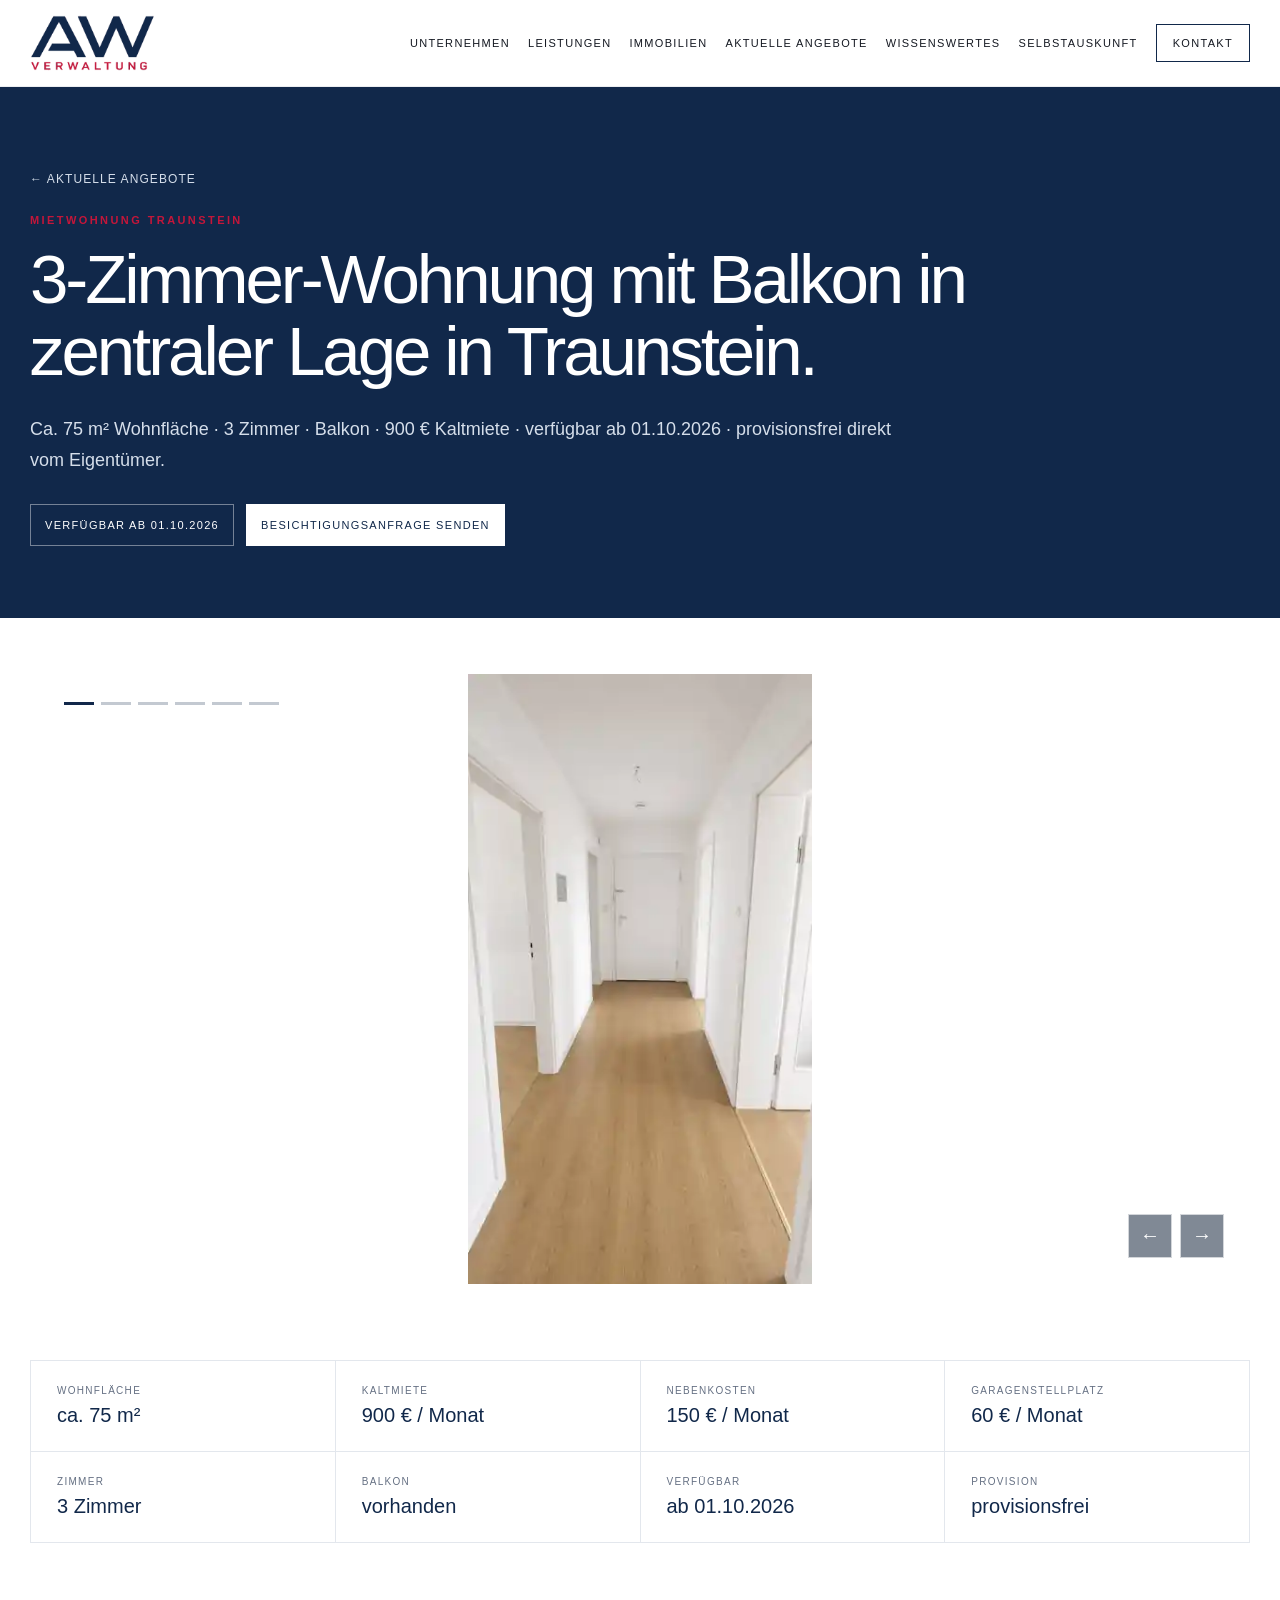
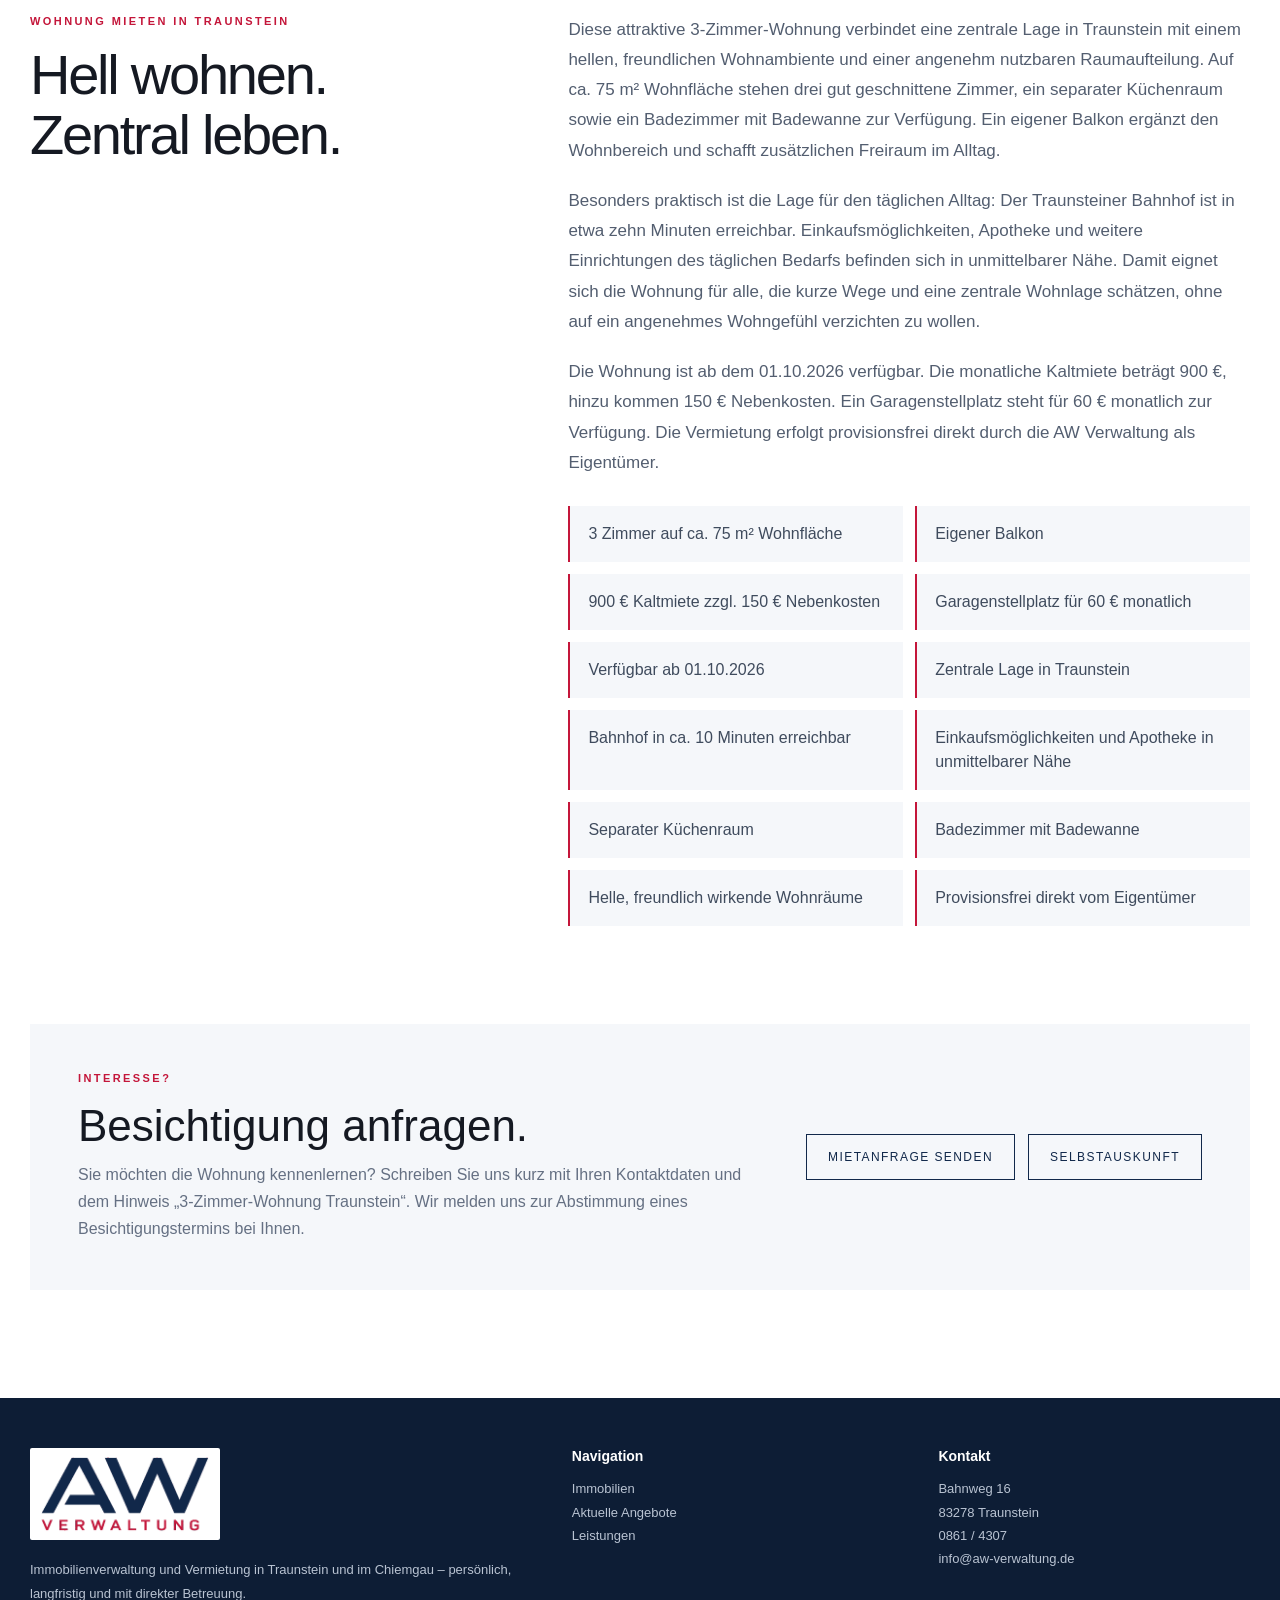
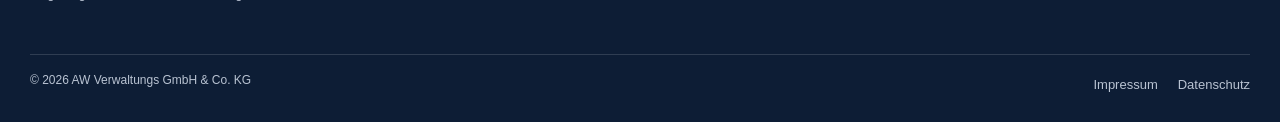
==== commit 85f12b9c: "Show hallway first and avoid image upscaling" ====
--- a/3-zimmer-wohnung-traunstein.html
+++ b/3-zimmer-wohnung-traunstein.html
@@ -11,23 +11,23 @@
   <meta property="og:description" content="Zentral gelegene 3-Zimmer-Mietwohnung mit Balkon in Traunstein, verfügbar ab 01.10.2026 – provisionsfrei direkt vom Eigentümer.">
   <meta property="og:type" content="website">
   <meta property="og:url" content="https://www.aw-verwaltung.de/3-zimmer-wohnung-traunstein.html">
-  <meta property="og:image" content="https://www.aw-verwaltung.de/assets/angebote/3-zimmer-wohnung-traunstein-wohnzimmer.webp">
+  <meta property="og:image" content="https://www.aw-verwaltung.de/assets/angebote/3-zimmer-wohnung-traunstein-flur.webp">
   <link rel="icon" href="assets/favicon.png">
   <link rel="stylesheet" href="styles.css">
   <style>
     .listing-hero{background:var(--navy);color:#fff;padding:82px 0 72px}.listing-hero .backlink{display:inline-block;margin-bottom:28px;color:#d5deea;font-size:12px;letter-spacing:.09em;text-transform:uppercase}.listing-hero h1{max-width:1040px;margin:0;font-size:clamp(42px,5.4vw,70px);line-height:1.04;letter-spacing:-.045em;font-weight:400}.listing-hero .listing-lead{max-width:900px;margin:26px 0 0;color:#d5deea;font-size:18px;line-height:1.72}.listing-hero-actions{display:flex;flex-wrap:wrap;gap:12px;margin-top:28px}.listing-status,.listing-inquiry{display:inline-flex;align-items:center;min-height:42px;padding:10px 14px;border:1px solid rgba(255,255,255,.42);font-size:11px;letter-spacing:.12em;text-transform:uppercase;color:#fff}.listing-inquiry{background:#fff;color:var(--navy);border-color:#fff}.listing-inquiry:hover{opacity:.9}
-    .listing-media{background:#fff;padding:56px 0 0}.listing-slider{background:#fff!important;box-shadow:none!important}.listing-slider .insight-slide{background:#fff!important}.listing-slider .insight-slide:after{display:none!important}.listing-slider .insight-slide img{width:100%;height:100%;object-fit:contain!important;object-position:center center;background:#fff!important;transform:none!important;image-rendering:auto}.listing-slider .slider-arrow{background:rgba(13,29,53,.52)}.listing-slider .slider-dot{background:rgba(17,40,74,.25)}.listing-slider .slider-dot.active{background:var(--navy)}
+    .listing-media{background:#fff;padding:56px 0 0}.listing-slider{background:#fff!important;box-shadow:none!important}.listing-slider .insight-track,.listing-slider .insight-slide{background:#fff!important}.listing-slider .insight-slide{display:flex!important;align-items:center;justify-content:center;overflow:hidden}.listing-slider .insight-slide:after{display:none!important}.listing-slider .insight-slide img{width:auto!important;height:auto!important;max-width:100%!important;max-height:100%!important;object-fit:contain!important;object-position:center center;background:#fff!important;transform:none!important;image-rendering:auto;margin:auto}.listing-slider .slider-arrow{background:rgba(13,29,53,.52)}.listing-slider .slider-dot{background:rgba(17,40,74,.25)}.listing-slider .slider-dot.active{background:var(--navy)}
     .listing-main{padding:76px 0 108px}.listing-facts{display:grid;grid-template-columns:repeat(4,1fr);border-left:1px solid var(--line);border-top:1px solid var(--line);margin-bottom:72px}.listing-fact{padding:24px 26px;border-right:1px solid var(--line);border-bottom:1px solid var(--line);background:#fff}.listing-fact small{display:block;margin-bottom:8px;color:var(--muted);font-size:10px;letter-spacing:.13em;text-transform:uppercase}.listing-fact strong{font-size:20px;font-weight:500;color:var(--navy)}.listing-copy{display:grid;grid-template-columns:.8fr 1.2fr;gap:84px;align-items:start;margin-bottom:72px}.listing-copy h2{font-size:clamp(36px,4.5vw,56px);line-height:1.08;letter-spacing:-.04em;font-weight:400;margin:0}.listing-text p{margin:0 0 20px;color:#535e70;font-size:17px;line-height:1.78;text-align:left!important;hyphens:none!important}.listing-highlights{display:grid;grid-template-columns:repeat(2,minmax(0,1fr));gap:12px;margin-top:28px;padding:0;list-style:none}.listing-highlights li{padding:16px 18px;background:var(--soft);border-left:2px solid var(--red);color:#3f4b5d;line-height:1.5}.listing-cta{margin-top:82px;padding:48px;background:var(--soft);display:grid;grid-template-columns:1fr auto;gap:42px;align-items:center}.listing-cta h2{font-size:clamp(30px,3.5vw,44px);line-height:1.1;margin:0 0 10px;font-weight:400}.listing-cta p{margin:0;color:var(--muted);line-height:1.7}.listing-cta .actions{margin-top:0;justify-content:flex-end}
     @media(max-width:920px){.listing-facts{grid-template-columns:1fr 1fr}.listing-copy{grid-template-columns:1fr;gap:32px}.listing-cta{grid-template-columns:1fr}.listing-cta .actions{justify-content:flex-start}}
     @media(max-width:620px){.listing-hero{padding:64px 0 58px}.listing-media{padding-top:30px}.listing-slider .insight-slide{height:430px}.listing-main{padding:56px 0 78px}.listing-facts{grid-template-columns:1fr}.listing-highlights{grid-template-columns:1fr}.listing-cta{padding:30px 24px}}
   </style>
-  <script type="application/ld+json">{"@context":"https://schema.org","@type":"RealEstateListing","@id":"https://www.aw-verwaltung.de/3-zimmer-wohnung-traunstein.html#listing","url":"https://www.aw-verwaltung.de/3-zimmer-wohnung-traunstein.html","name":"3-Zimmer-Wohnung mit Balkon in zentraler Lage in Traunstein","description":"Zentrale 3-Zimmer-Mietwohnung in Traunstein mit ca. 75 m² Wohnfläche und Balkon, 900 Euro Kaltmiete, 150 Euro Nebenkosten und Garagenstellplatz für 60 Euro. Verfügbar ab 01.10.2026.","datePosted":"2026-09-04","mainEntity":{"@type":"Apartment","name":"3-Zimmer-Wohnung in Traunstein","numberOfRooms":3,"floorSize":{"@type":"QuantitativeValue","value":75,"unitCode":"MTK"},"address":{"@type":"PostalAddress","addressLocality":"Traunstein","postalCode":"83278","addressCountry":"DE"},"amenityFeature":{"@type":"LocationFeatureSpecification","name":"Balkon","value":true},"image":["https://www.aw-verwaltung.de/assets/angebote/3-zimmer-wohnung-traunstein-wohnzimmer.webp","https://www.aw-verwaltung.de/assets/angebote/3-zimmer-wohnung-traunstein-zimmer-1.webp","https://www.aw-verwaltung.de/assets/angebote/3-zimmer-wohnung-traunstein-flur.webp","https://www.aw-verwaltung.de/assets/angebote/3-zimmer-wohnung-traunstein-zimmer-2.webp","https://www.aw-verwaltung.de/assets/angebote/3-zimmer-wohnung-traunstein-kueche.webp","https://www.aw-verwaltung.de/assets/angebote/3-zimmer-wohnung-traunstein-bad.webp"]},"offers":{"@type":"Offer","price":"900","priceCurrency":"EUR","availability":"https://schema.org/InStock","validFrom":"2026-10-01"},"publisher":{"@id":"https://www.aw-verwaltung.de/#organization"}}</script>
+  <script type="application/ld+json">{"@context":"https://schema.org","@type":"RealEstateListing","@id":"https://www.aw-verwaltung.de/3-zimmer-wohnung-traunstein.html#listing","url":"https://www.aw-verwaltung.de/3-zimmer-wohnung-traunstein.html","name":"3-Zimmer-Wohnung mit Balkon in zentraler Lage in Traunstein","description":"Zentrale 3-Zimmer-Mietwohnung in Traunstein mit ca. 75 m² Wohnfläche und Balkon, 900 Euro Kaltmiete, 150 Euro Nebenkosten und Garagenstellplatz für 60 Euro. Verfügbar ab 01.10.2026.","datePosted":"2026-09-04","mainEntity":{"@type":"Apartment","name":"3-Zimmer-Wohnung in Traunstein","numberOfRooms":3,"floorSize":{"@type":"QuantitativeValue","value":75,"unitCode":"MTK"},"address":{"@type":"PostalAddress","addressLocality":"Traunstein","postalCode":"83278","addressCountry":"DE"},"amenityFeature":{"@type":"LocationFeatureSpecification","name":"Balkon","value":true},"image":["https://www.aw-verwaltung.de/assets/angebote/3-zimmer-wohnung-traunstein-flur.webp","https://www.aw-verwaltung.de/assets/angebote/3-zimmer-wohnung-traunstein-wohnzimmer.webp","https://www.aw-verwaltung.de/assets/angebote/3-zimmer-wohnung-traunstein-zimmer-1.webp","https://www.aw-verwaltung.de/assets/angebote/3-zimmer-wohnung-traunstein-zimmer-2.webp","https://www.aw-verwaltung.de/assets/angebote/3-zimmer-wohnung-traunstein-kueche.webp","https://www.aw-verwaltung.de/assets/angebote/3-zimmer-wohnung-traunstein-bad.webp"]},"offers":{"@type":"Offer","price":"900","priceCurrency":"EUR","availability":"https://schema.org/InStock","validFrom":"2026-10-01"},"publisher":{"@id":"https://www.aw-verwaltung.de/#organization"}}</script>
 </head>
 <body>
 <header class="header"><div class="wrap nav"><a class="brand" href="index.html"><img src="assets/aw-logo.png" alt="AW Verwaltung"></a><button class="menu" aria-label="Menü öffnen" aria-expanded="false">☰</button><nav class="navlinks"><a href="unternehmen.html">Unternehmen</a><a href="leistungen.html">Leistungen</a><a href="immobilien.html">Immobilien</a><a href="angebote.html">Aktuelle Angebote</a><a href="wissenswertes.html">Wissenswertes</a><a href="selbstauskunft.html">Selbstauskunft</a><a class="nav-cta" href="kontakt.html">Kontakt</a></nav></div></header>
 <main>
 <section class="listing-hero"><div class="wrap"><a class="backlink" href="angebote.html">← Aktuelle Angebote</a><div class="label">Mietwohnung Traunstein</div><h1>3-Zimmer-Wohnung mit Balkon in zentraler Lage in Traunstein.</h1><p class="listing-lead">Ca. 75 m² Wohnfläche · 3 Zimmer · Balkon · 900 € Kaltmiete · verfügbar ab 01.10.2026 · provisionsfrei direkt vom Eigentümer.</p><div class="listing-hero-actions"><span class="listing-status">Verfügbar ab 01.10.2026</span><a class="listing-inquiry" href="mailto:s.schuhboeck@aw-verwaltung.de?cc=info%40aw-verwaltung.de&amp;subject=Besichtigungsanfrage%203-Zimmer-Wohnung%20Traunstein">Besichtigungsanfrage senden</a></div></div></section>
-<section class="listing-media"><div class="wrap"><div class="insight-slider reveal visible listing-slider" data-slider><div class="insight-track"><figure class="insight-slide" aria-hidden="false"><img src="assets/angebote/3-zimmer-wohnung-traunstein-wohnzimmer.webp?v=20260904-2" alt="Heller Wohnbereich der 3-Zimmer-Wohnung in Traunstein" loading="eager" decoding="async"></figure><figure class="insight-slide" aria-hidden="true"><img src="assets/angebote/3-zimmer-wohnung-traunstein-zimmer-1.webp?v=20260904-2" alt="Helles Zimmer der Mietwohnung in Traunstein" loading="lazy" decoding="async"></figure><figure class="insight-slide" aria-hidden="true"><img src="assets/angebote/3-zimmer-wohnung-traunstein-flur.webp?v=20260904-2" alt="Flur der 3-Zimmer-Wohnung in Traunstein" loading="lazy" decoding="async"></figure><figure class="insight-slide" aria-hidden="true"><img src="assets/angebote/3-zimmer-wohnung-traunstein-zimmer-2.webp?v=20260904-2" alt="Weiteres Zimmer der 3-Zimmer-Wohnung in Traunstein" loading="lazy" decoding="async"></figure><figure class="insight-slide" aria-hidden="true"><img src="assets/angebote/3-zimmer-wohnung-traunstein-kueche.webp?v=20260904-2" alt="Separater Küchenraum der Wohnung in Traunstein" loading="lazy" decoding="async"></figure><figure class="insight-slide" aria-hidden="true"><img src="assets/angebote/3-zimmer-wohnung-traunstein-bad.webp?v=20260904-2" alt="Badezimmer mit Badewanne der Mietwohnung in Traunstein" loading="lazy" decoding="async"></figure></div><div class="slider-dots"><button class="slider-dot active" data-dot aria-label="Bild 1"></button><button class="slider-dot" data-dot aria-label="Bild 2"></button><button class="slider-dot" data-dot aria-label="Bild 3"></button><button class="slider-dot" data-dot aria-label="Bild 4"></button><button class="slider-dot" data-dot aria-label="Bild 5"></button><button class="slider-dot" data-dot aria-label="Bild 6"></button></div><div class="slider-controls"><button class="slider-arrow" data-prev aria-label="Vorheriges Bild">←</button><button class="slider-arrow" data-next aria-label="Nächstes Bild">→</button></div></div></div></section>
+<section class="listing-media"><div class="wrap"><div class="insight-slider reveal visible listing-slider" data-slider><div class="insight-track"><figure class="insight-slide" aria-hidden="false"><img src="assets/angebote/3-zimmer-wohnung-traunstein-flur.webp?v=20260904-3" alt="Flur der 3-Zimmer-Wohnung in Traunstein" loading="eager" decoding="async"></figure><figure class="insight-slide" aria-hidden="true"><img src="assets/angebote/3-zimmer-wohnung-traunstein-wohnzimmer.webp?v=20260904-3" alt="Heller Wohnbereich der 3-Zimmer-Wohnung in Traunstein" loading="lazy" decoding="async"></figure><figure class="insight-slide" aria-hidden="true"><img src="assets/angebote/3-zimmer-wohnung-traunstein-zimmer-1.webp?v=20260904-3" alt="Helles Zimmer der Mietwohnung in Traunstein" loading="lazy" decoding="async"></figure><figure class="insight-slide" aria-hidden="true"><img src="assets/angebote/3-zimmer-wohnung-traunstein-zimmer-2.webp?v=20260904-3" alt="Weiteres Zimmer der 3-Zimmer-Wohnung in Traunstein" loading="lazy" decoding="async"></figure><figure class="insight-slide" aria-hidden="true"><img src="assets/angebote/3-zimmer-wohnung-traunstein-kueche.webp?v=20260904-3" alt="Separater Küchenraum der Wohnung in Traunstein" loading="lazy" decoding="async"></figure><figure class="insight-slide" aria-hidden="true"><img src="assets/angebote/3-zimmer-wohnung-traunstein-bad.webp?v=20260904-3" alt="Badezimmer mit Badewanne der Mietwohnung in Traunstein" loading="lazy" decoding="async"></figure></div><div class="slider-dots"><button class="slider-dot active" data-dot aria-label="Bild 1"></button><button class="slider-dot" data-dot aria-label="Bild 2"></button><button class="slider-dot" data-dot aria-label="Bild 3"></button><button class="slider-dot" data-dot aria-label="Bild 4"></button><button class="slider-dot" data-dot aria-label="Bild 5"></button><button class="slider-dot" data-dot aria-label="Bild 6"></button></div><div class="slider-controls"><button class="slider-arrow" data-prev aria-label="Vorheriges Bild">←</button><button class="slider-arrow" data-next aria-label="Nächstes Bild">→</button></div></div></div></section>
 <section class="listing-main"><div class="wrap">
 <div class="listing-facts"><div class="listing-fact"><small>Wohnfläche</small><strong>ca. 75 m²</strong></div><div class="listing-fact"><small>Kaltmiete</small><strong>900 € / Monat</strong></div><div class="listing-fact"><small>Nebenkosten</small><strong>150 € / Monat</strong></div><div class="listing-fact"><small>Garagenstellplatz</small><strong>60 € / Monat</strong></div><div class="listing-fact"><small>Zimmer</small><strong>3 Zimmer</strong></div><div class="listing-fact"><small>Balkon</small><strong>vorhanden</strong></div><div class="listing-fact"><small>Verfügbar</small><strong>ab 01.10.2026</strong></div><div class="listing-fact"><small>Provision</small><strong>provisionsfrei</strong></div></div>
 <div class="listing-copy"><div><div class="label">Wohnung mieten in Traunstein</div><h2>Hell wohnen. Zentral leben.</h2></div><div class="listing-text"><p>Diese attraktive 3-Zimmer-Wohnung verbindet eine zentrale Lage in Traunstein mit einem hellen, freundlichen Wohnambiente und einer angenehm nutzbaren Raumaufteilung. Auf ca. 75 m² Wohnfläche stehen drei gut geschnittene Zimmer, ein separater Küchenraum sowie ein Badezimmer mit Badewanne zur Verfügung. Ein eigener Balkon ergänzt den Wohnbereich und schafft zusätzlichen Freiraum im Alltag.</p><p>Besonders praktisch ist die Lage für den täglichen Alltag: Der Traunsteiner Bahnhof ist in etwa zehn Minuten erreichbar. Einkaufsmöglichkeiten, Apotheke und weitere Einrichtungen des täglichen Bedarfs befinden sich in unmittelbarer Nähe. Damit eignet sich die Wohnung für alle, die kurze Wege und eine zentrale Wohnlage schätzen, ohne auf ein angenehmes Wohngefühl verzichten zu wollen.</p><p>Die Wohnung ist ab dem 01.10.2026 verfügbar. Die monatliche Kaltmiete beträgt 900 €, hinzu kommen 150 € Nebenkosten. Ein Garagenstellplatz steht für 60 € monatlich zur Verfügung. Die Vermietung erfolgt provisionsfrei direkt durch die AW Verwaltung als Eigentümer.</p><ul class="listing-highlights"><li>3 Zimmer auf ca. 75 m² Wohnfläche</li><li>Eigener Balkon</li><li>900 € Kaltmiete zzgl. 150 € Nebenkosten</li><li>Garagenstellplatz für 60 € monatlich</li><li>Verfügbar ab 01.10.2026</li><li>Zentrale Lage in Traunstein</li><li>Bahnhof in ca. 10 Minuten erreichbar</li><li>Einkaufsmöglichkeiten und Apotheke in unmittelbarer Nähe</li><li>Separater Küchenraum</li><li>Badezimmer mit Badewanne</li><li>Helle, freundlich wirkende Wohnräume</li><li>Provisionsfrei direkt vom Eigentümer</li></ul></div></div>
@@ -35,6 +35,6 @@
 </div></section>
 </main>
 <footer class="footer"><div class="wrap"><div class="footer-grid"><div><img class="footer-logo" src="assets/aw-logo-footer.png" alt="AW Verwaltung"><p>Immobilienverwaltung und Vermietung in Traunstein und im Chiemgau – persönlich, langfristig und mit direkter Betreuung.</p></div><div><h4>Navigation</h4><a href="immobilien.html">Immobilien</a><br><a href="angebote.html">Aktuelle Angebote</a><br><a href="leistungen.html">Leistungen</a></div><div><h4>Kontakt</h4><p>Bahnweg 16<br>83278 Traunstein<br>0861 / 4307<br><a href="mailto:info@aw-verwaltung.de">info@aw-verwaltung.de</a></p></div></div><div class="footer-bottom"><span>© <span data-year></span> AW Verwaltungs GmbH &amp; Co. KG</span><div class="footer-links"><a href="impressum.html">Impressum</a><a href="datenschutz.html">Datenschutz</a></div></div></div></footer>
-<script src="script.js?v=20260904-2"></script>
+<script src="script.js?v=20260904-3"></script>
 </body>
 </html>
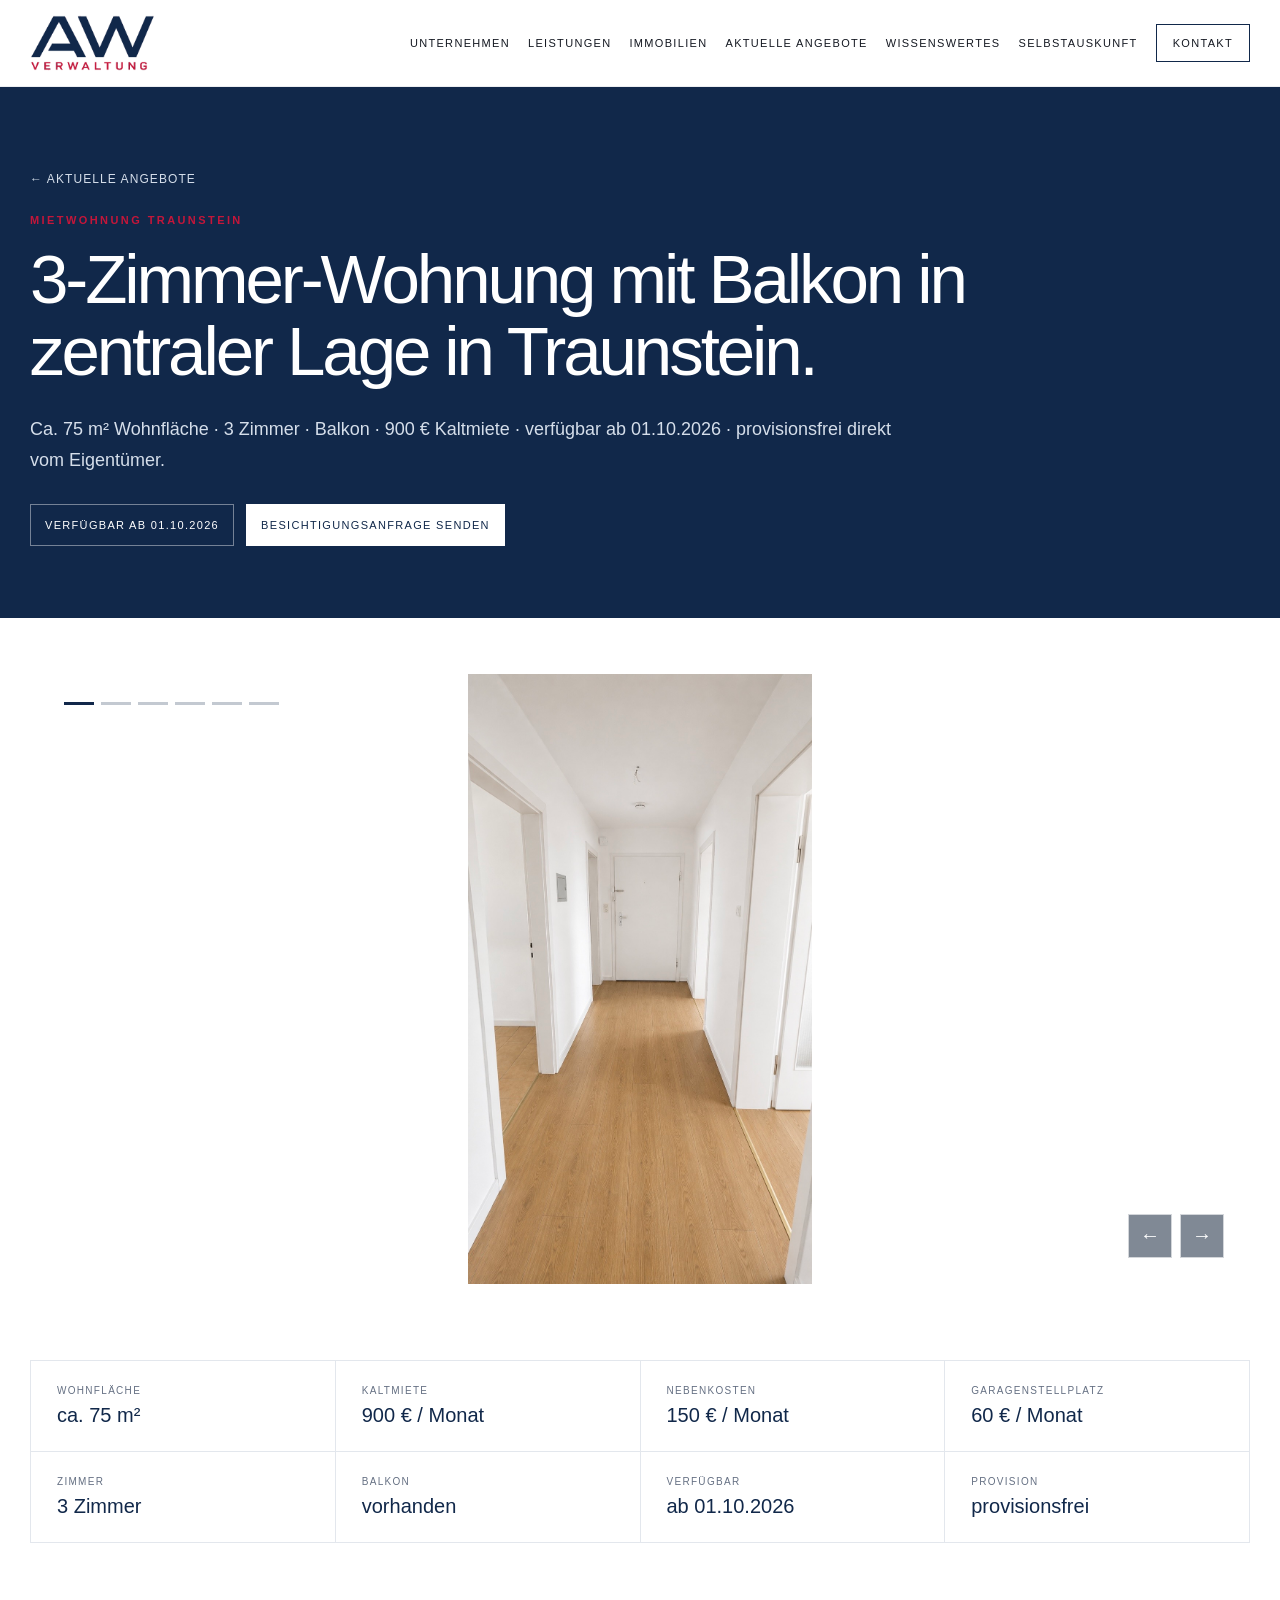
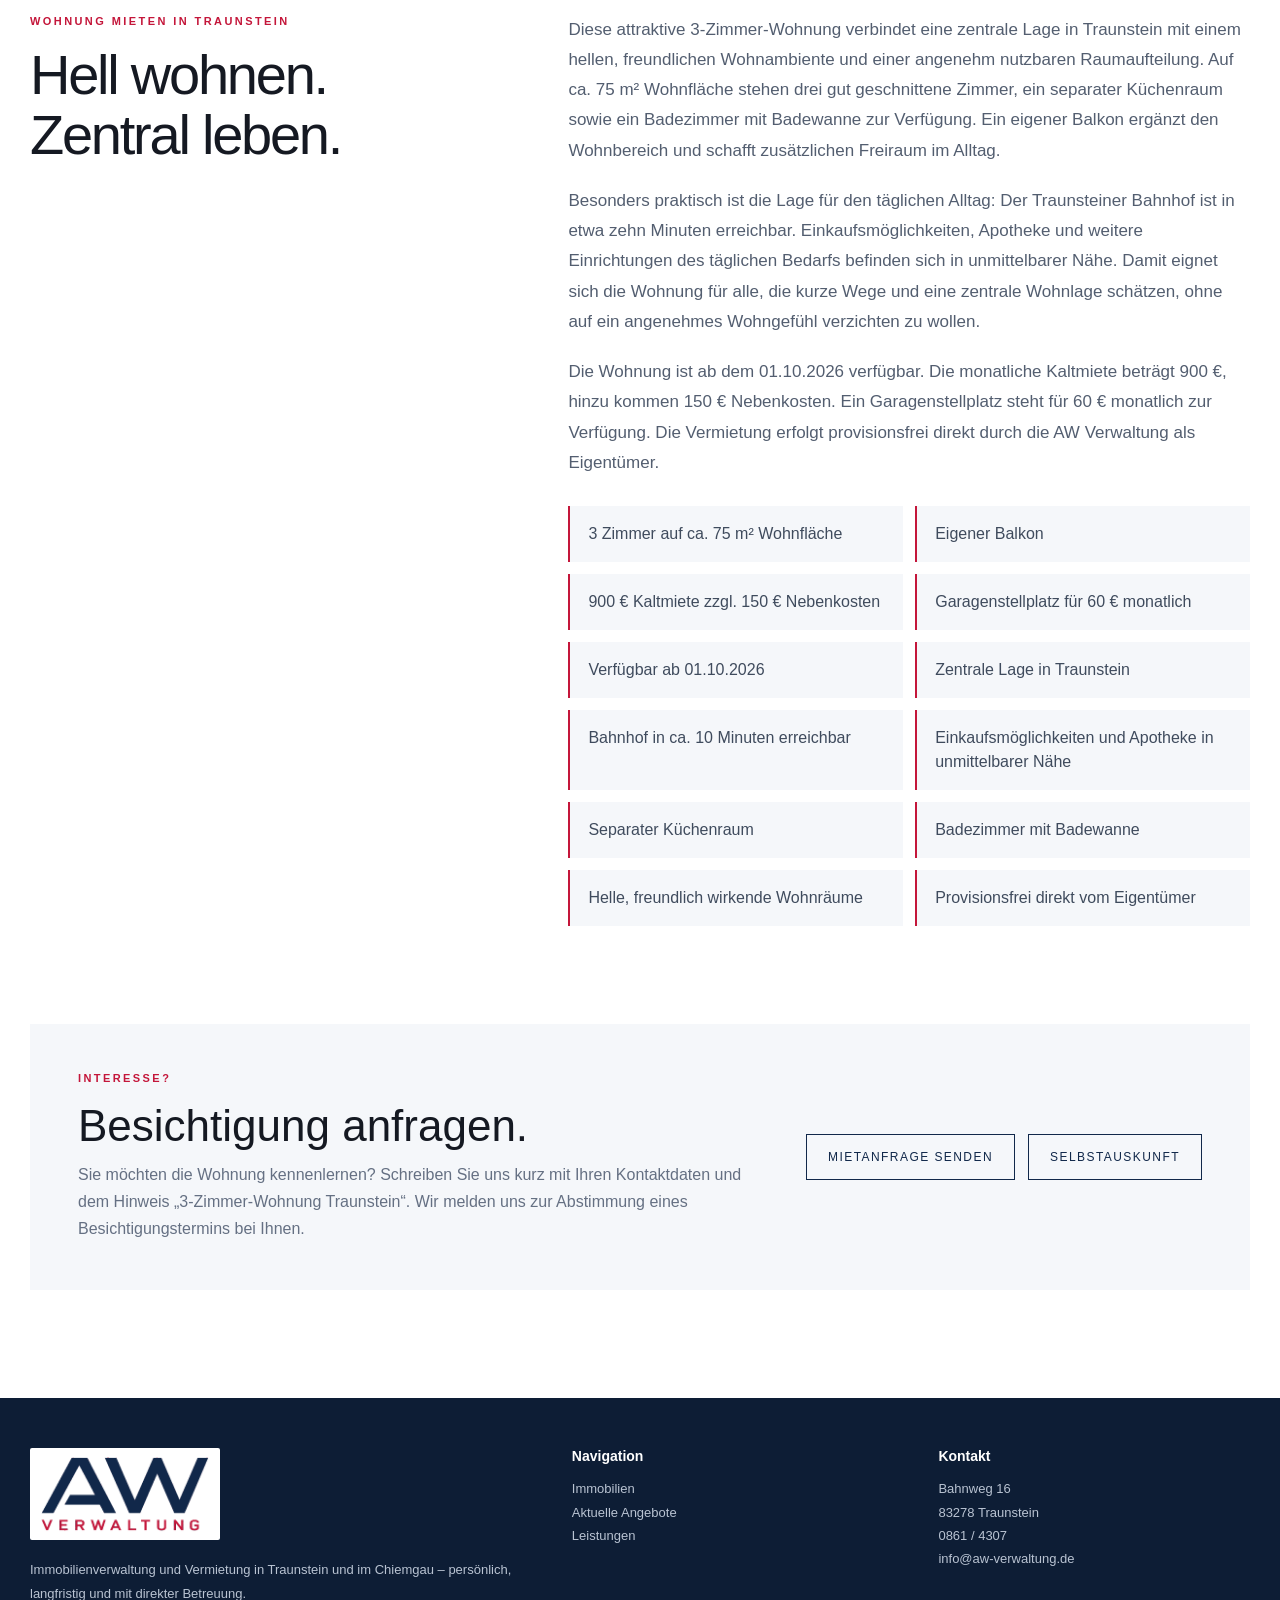
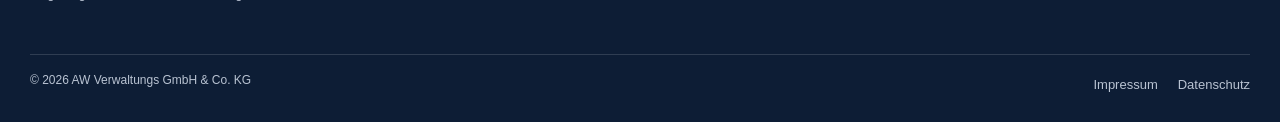
==== commit 5b3a25cd: "Use original apartment JPGs in listing slider" ====
--- a/3-zimmer-wohnung-traunstein.html
+++ b/3-zimmer-wohnung-traunstein.html
@@ -11,23 +11,23 @@
   <meta property="og:description" content="Zentral gelegene 3-Zimmer-Mietwohnung mit Balkon in Traunstein, verfügbar ab 01.10.2026 – provisionsfrei direkt vom Eigentümer.">
   <meta property="og:type" content="website">
   <meta property="og:url" content="https://www.aw-verwaltung.de/3-zimmer-wohnung-traunstein.html">
-  <meta property="og:image" content="https://www.aw-verwaltung.de/assets/angebote/3-zimmer-wohnung-traunstein-flur.webp">
+  <meta property="og:image" content="https://www.aw-verwaltung.de/assets/angebote/wohnung-traunstein-01-flur.jpg">
   <link rel="icon" href="assets/favicon.png">
   <link rel="stylesheet" href="styles.css">
   <style>
     .listing-hero{background:var(--navy);color:#fff;padding:82px 0 72px}.listing-hero .backlink{display:inline-block;margin-bottom:28px;color:#d5deea;font-size:12px;letter-spacing:.09em;text-transform:uppercase}.listing-hero h1{max-width:1040px;margin:0;font-size:clamp(42px,5.4vw,70px);line-height:1.04;letter-spacing:-.045em;font-weight:400}.listing-hero .listing-lead{max-width:900px;margin:26px 0 0;color:#d5deea;font-size:18px;line-height:1.72}.listing-hero-actions{display:flex;flex-wrap:wrap;gap:12px;margin-top:28px}.listing-status,.listing-inquiry{display:inline-flex;align-items:center;min-height:42px;padding:10px 14px;border:1px solid rgba(255,255,255,.42);font-size:11px;letter-spacing:.12em;text-transform:uppercase;color:#fff}.listing-inquiry{background:#fff;color:var(--navy);border-color:#fff}.listing-inquiry:hover{opacity:.9}
-    .listing-media{background:#fff;padding:56px 0 0}.listing-slider{background:#fff!important;box-shadow:none!important}.listing-slider .insight-track,.listing-slider .insight-slide{background:#fff!important}.listing-slider .insight-slide{display:flex!important;align-items:center;justify-content:center;overflow:hidden}.listing-slider .insight-slide:after{display:none!important}.listing-slider .insight-slide img{width:auto!important;height:auto!important;max-width:100%!important;max-height:100%!important;object-fit:contain!important;object-position:center center;background:#fff!important;transform:none!important;image-rendering:auto;margin:auto}.listing-slider .slider-arrow{background:rgba(13,29,53,.52)}.listing-slider .slider-dot{background:rgba(17,40,74,.25)}.listing-slider .slider-dot.active{background:var(--navy)}
+    .listing-media{background:#fff;padding:56px 0 0}.listing-slider{background:#fff!important;box-shadow:none!important}.listing-slider .insight-slide{background:#fff!important;display:flex;align-items:center;justify-content:center}.listing-slider .insight-slide:after{display:none!important}.listing-slider .insight-slide img{width:auto!important;height:auto!important;max-width:100%!important;max-height:100%!important;object-fit:contain!important;object-position:center center;background:#fff!important;transform:none!important;image-rendering:auto}.listing-slider .slider-arrow{background:rgba(13,29,53,.52)}.listing-slider .slider-dot{background:rgba(17,40,74,.25)}.listing-slider .slider-dot.active{background:var(--navy)}
     .listing-main{padding:76px 0 108px}.listing-facts{display:grid;grid-template-columns:repeat(4,1fr);border-left:1px solid var(--line);border-top:1px solid var(--line);margin-bottom:72px}.listing-fact{padding:24px 26px;border-right:1px solid var(--line);border-bottom:1px solid var(--line);background:#fff}.listing-fact small{display:block;margin-bottom:8px;color:var(--muted);font-size:10px;letter-spacing:.13em;text-transform:uppercase}.listing-fact strong{font-size:20px;font-weight:500;color:var(--navy)}.listing-copy{display:grid;grid-template-columns:.8fr 1.2fr;gap:84px;align-items:start;margin-bottom:72px}.listing-copy h2{font-size:clamp(36px,4.5vw,56px);line-height:1.08;letter-spacing:-.04em;font-weight:400;margin:0}.listing-text p{margin:0 0 20px;color:#535e70;font-size:17px;line-height:1.78;text-align:left!important;hyphens:none!important}.listing-highlights{display:grid;grid-template-columns:repeat(2,minmax(0,1fr));gap:12px;margin-top:28px;padding:0;list-style:none}.listing-highlights li{padding:16px 18px;background:var(--soft);border-left:2px solid var(--red);color:#3f4b5d;line-height:1.5}.listing-cta{margin-top:82px;padding:48px;background:var(--soft);display:grid;grid-template-columns:1fr auto;gap:42px;align-items:center}.listing-cta h2{font-size:clamp(30px,3.5vw,44px);line-height:1.1;margin:0 0 10px;font-weight:400}.listing-cta p{margin:0;color:var(--muted);line-height:1.7}.listing-cta .actions{margin-top:0;justify-content:flex-end}
     @media(max-width:920px){.listing-facts{grid-template-columns:1fr 1fr}.listing-copy{grid-template-columns:1fr;gap:32px}.listing-cta{grid-template-columns:1fr}.listing-cta .actions{justify-content:flex-start}}
     @media(max-width:620px){.listing-hero{padding:64px 0 58px}.listing-media{padding-top:30px}.listing-slider .insight-slide{height:430px}.listing-main{padding:56px 0 78px}.listing-facts{grid-template-columns:1fr}.listing-highlights{grid-template-columns:1fr}.listing-cta{padding:30px 24px}}
   </style>
-  <script type="application/ld+json">{"@context":"https://schema.org","@type":"RealEstateListing","@id":"https://www.aw-verwaltung.de/3-zimmer-wohnung-traunstein.html#listing","url":"https://www.aw-verwaltung.de/3-zimmer-wohnung-traunstein.html","name":"3-Zimmer-Wohnung mit Balkon in zentraler Lage in Traunstein","description":"Zentrale 3-Zimmer-Mietwohnung in Traunstein mit ca. 75 m² Wohnfläche und Balkon, 900 Euro Kaltmiete, 150 Euro Nebenkosten und Garagenstellplatz für 60 Euro. Verfügbar ab 01.10.2026.","datePosted":"2026-09-04","mainEntity":{"@type":"Apartment","name":"3-Zimmer-Wohnung in Traunstein","numberOfRooms":3,"floorSize":{"@type":"QuantitativeValue","value":75,"unitCode":"MTK"},"address":{"@type":"PostalAddress","addressLocality":"Traunstein","postalCode":"83278","addressCountry":"DE"},"amenityFeature":{"@type":"LocationFeatureSpecification","name":"Balkon","value":true},"image":["https://www.aw-verwaltung.de/assets/angebote/3-zimmer-wohnung-traunstein-flur.webp","https://www.aw-verwaltung.de/assets/angebote/3-zimmer-wohnung-traunstein-wohnzimmer.webp","https://www.aw-verwaltung.de/assets/angebote/3-zimmer-wohnung-traunstein-zimmer-1.webp","https://www.aw-verwaltung.de/assets/angebote/3-zimmer-wohnung-traunstein-zimmer-2.webp","https://www.aw-verwaltung.de/assets/angebote/3-zimmer-wohnung-traunstein-kueche.webp","https://www.aw-verwaltung.de/assets/angebote/3-zimmer-wohnung-traunstein-bad.webp"]},"offers":{"@type":"Offer","price":"900","priceCurrency":"EUR","availability":"https://schema.org/InStock","validFrom":"2026-10-01"},"publisher":{"@id":"https://www.aw-verwaltung.de/#organization"}}</script>
+  <script type="application/ld+json">{"@context":"https://schema.org","@type":"RealEstateListing","@id":"https://www.aw-verwaltung.de/3-zimmer-wohnung-traunstein.html#listing","url":"https://www.aw-verwaltung.de/3-zimmer-wohnung-traunstein.html","name":"3-Zimmer-Wohnung mit Balkon in zentraler Lage in Traunstein","description":"Zentrale 3-Zimmer-Mietwohnung in Traunstein mit ca. 75 m² Wohnfläche und Balkon, 900 Euro Kaltmiete, 150 Euro Nebenkosten und Garagenstellplatz für 60 Euro. Verfügbar ab 01.10.2026.","datePosted":"2026-09-04","mainEntity":{"@type":"Apartment","name":"3-Zimmer-Wohnung in Traunstein","numberOfRooms":3,"floorSize":{"@type":"QuantitativeValue","value":75,"unitCode":"MTK"},"address":{"@type":"PostalAddress","addressLocality":"Traunstein","postalCode":"83278","addressCountry":"DE"},"amenityFeature":{"@type":"LocationFeatureSpecification","name":"Balkon","value":true},"image":["https://www.aw-verwaltung.de/assets/angebote/wohnung-traunstein-01-flur.jpg","https://www.aw-verwaltung.de/assets/angebote/wohnung-traunstein-02-wohnen.jpg","https://www.aw-verwaltung.de/assets/angebote/wohnung-traunstein-03-zimmer1.jpg","https://www.aw-verwaltung.de/assets/angebote/wohnung-traunstein-04-zimmer2.jpg","https://www.aw-verwaltung.de/assets/angebote/wohnung-traunstein-05-kueche.jpg","https://www.aw-verwaltung.de/assets/angebote/wohnung-traunstein-06-bad.jpg"]},"offers":{"@type":"Offer","price":"900","priceCurrency":"EUR","availability":"https://schema.org/InStock","validFrom":"2026-10-01"},"publisher":{"@id":"https://www.aw-verwaltung.de/#organization"}}</script>
 </head>
 <body>
 <header class="header"><div class="wrap nav"><a class="brand" href="index.html"><img src="assets/aw-logo.png" alt="AW Verwaltung"></a><button class="menu" aria-label="Menü öffnen" aria-expanded="false">☰</button><nav class="navlinks"><a href="unternehmen.html">Unternehmen</a><a href="leistungen.html">Leistungen</a><a href="immobilien.html">Immobilien</a><a href="angebote.html">Aktuelle Angebote</a><a href="wissenswertes.html">Wissenswertes</a><a href="selbstauskunft.html">Selbstauskunft</a><a class="nav-cta" href="kontakt.html">Kontakt</a></nav></div></header>
 <main>
 <section class="listing-hero"><div class="wrap"><a class="backlink" href="angebote.html">← Aktuelle Angebote</a><div class="label">Mietwohnung Traunstein</div><h1>3-Zimmer-Wohnung mit Balkon in zentraler Lage in Traunstein.</h1><p class="listing-lead">Ca. 75 m² Wohnfläche · 3 Zimmer · Balkon · 900 € Kaltmiete · verfügbar ab 01.10.2026 · provisionsfrei direkt vom Eigentümer.</p><div class="listing-hero-actions"><span class="listing-status">Verfügbar ab 01.10.2026</span><a class="listing-inquiry" href="mailto:s.schuhboeck@aw-verwaltung.de?cc=info%40aw-verwaltung.de&amp;subject=Besichtigungsanfrage%203-Zimmer-Wohnung%20Traunstein">Besichtigungsanfrage senden</a></div></div></section>
-<section class="listing-media"><div class="wrap"><div class="insight-slider reveal visible listing-slider" data-slider><div class="insight-track"><figure class="insight-slide" aria-hidden="false"><img src="assets/angebote/3-zimmer-wohnung-traunstein-flur.webp?v=20260904-3" alt="Flur der 3-Zimmer-Wohnung in Traunstein" loading="eager" decoding="async"></figure><figure class="insight-slide" aria-hidden="true"><img src="assets/angebote/3-zimmer-wohnung-traunstein-wohnzimmer.webp?v=20260904-3" alt="Heller Wohnbereich der 3-Zimmer-Wohnung in Traunstein" loading="lazy" decoding="async"></figure><figure class="insight-slide" aria-hidden="true"><img src="assets/angebote/3-zimmer-wohnung-traunstein-zimmer-1.webp?v=20260904-3" alt="Helles Zimmer der Mietwohnung in Traunstein" loading="lazy" decoding="async"></figure><figure class="insight-slide" aria-hidden="true"><img src="assets/angebote/3-zimmer-wohnung-traunstein-zimmer-2.webp?v=20260904-3" alt="Weiteres Zimmer der 3-Zimmer-Wohnung in Traunstein" loading="lazy" decoding="async"></figure><figure class="insight-slide" aria-hidden="true"><img src="assets/angebote/3-zimmer-wohnung-traunstein-kueche.webp?v=20260904-3" alt="Separater Küchenraum der Wohnung in Traunstein" loading="lazy" decoding="async"></figure><figure class="insight-slide" aria-hidden="true"><img src="assets/angebote/3-zimmer-wohnung-traunstein-bad.webp?v=20260904-3" alt="Badezimmer mit Badewanne der Mietwohnung in Traunstein" loading="lazy" decoding="async"></figure></div><div class="slider-dots"><button class="slider-dot active" data-dot aria-label="Bild 1"></button><button class="slider-dot" data-dot aria-label="Bild 2"></button><button class="slider-dot" data-dot aria-label="Bild 3"></button><button class="slider-dot" data-dot aria-label="Bild 4"></button><button class="slider-dot" data-dot aria-label="Bild 5"></button><button class="slider-dot" data-dot aria-label="Bild 6"></button></div><div class="slider-controls"><button class="slider-arrow" data-prev aria-label="Vorheriges Bild">←</button><button class="slider-arrow" data-next aria-label="Nächstes Bild">→</button></div></div></div></section>
+<section class="listing-media"><div class="wrap"><div class="insight-slider reveal visible listing-slider" data-slider><div class="insight-track"><figure class="insight-slide" aria-hidden="false"><img src="assets/angebote/wohnung-traunstein-01-flur.jpg?v=20260904-4" alt="Flur der 3-Zimmer-Wohnung in Traunstein" loading="eager" decoding="async"></figure><figure class="insight-slide" aria-hidden="true"><img src="assets/angebote/wohnung-traunstein-02-wohnen.jpg?v=20260904-4" alt="Heller Wohnbereich der 3-Zimmer-Wohnung in Traunstein" loading="lazy" decoding="async"></figure><figure class="insight-slide" aria-hidden="true"><img src="assets/angebote/wohnung-traunstein-03-zimmer1.jpg?v=20260904-4" alt="Helles Zimmer der Mietwohnung in Traunstein" loading="lazy" decoding="async"></figure><figure class="insight-slide" aria-hidden="true"><img src="assets/angebote/wohnung-traunstein-04-zimmer2.jpg?v=20260904-4" alt="Weiteres Zimmer der 3-Zimmer-Wohnung in Traunstein" loading="lazy" decoding="async"></figure><figure class="insight-slide" aria-hidden="true"><img src="assets/angebote/wohnung-traunstein-05-kueche.jpg?v=20260904-4" alt="Separater Küchenraum der Wohnung in Traunstein" loading="lazy" decoding="async"></figure><figure class="insight-slide" aria-hidden="true"><img src="assets/angebote/wohnung-traunstein-06-bad.jpg?v=20260904-4" alt="Badezimmer mit Badewanne der Mietwohnung in Traunstein" loading="lazy" decoding="async"></figure></div><div class="slider-dots"><button class="slider-dot active" data-dot aria-label="Bild 1"></button><button class="slider-dot" data-dot aria-label="Bild 2"></button><button class="slider-dot" data-dot aria-label="Bild 3"></button><button class="slider-dot" data-dot aria-label="Bild 4"></button><button class="slider-dot" data-dot aria-label="Bild 5"></button><button class="slider-dot" data-dot aria-label="Bild 6"></button></div><div class="slider-controls"><button class="slider-arrow" data-prev aria-label="Vorheriges Bild">←</button><button class="slider-arrow" data-next aria-label="Nächstes Bild">→</button></div></div></div></section>
 <section class="listing-main"><div class="wrap">
 <div class="listing-facts"><div class="listing-fact"><small>Wohnfläche</small><strong>ca. 75 m²</strong></div><div class="listing-fact"><small>Kaltmiete</small><strong>900 € / Monat</strong></div><div class="listing-fact"><small>Nebenkosten</small><strong>150 € / Monat</strong></div><div class="listing-fact"><small>Garagenstellplatz</small><strong>60 € / Monat</strong></div><div class="listing-fact"><small>Zimmer</small><strong>3 Zimmer</strong></div><div class="listing-fact"><small>Balkon</small><strong>vorhanden</strong></div><div class="listing-fact"><small>Verfügbar</small><strong>ab 01.10.2026</strong></div><div class="listing-fact"><small>Provision</small><strong>provisionsfrei</strong></div></div>
 <div class="listing-copy"><div><div class="label">Wohnung mieten in Traunstein</div><h2>Hell wohnen. Zentral leben.</h2></div><div class="listing-text"><p>Diese attraktive 3-Zimmer-Wohnung verbindet eine zentrale Lage in Traunstein mit einem hellen, freundlichen Wohnambiente und einer angenehm nutzbaren Raumaufteilung. Auf ca. 75 m² Wohnfläche stehen drei gut geschnittene Zimmer, ein separater Küchenraum sowie ein Badezimmer mit Badewanne zur Verfügung. Ein eigener Balkon ergänzt den Wohnbereich und schafft zusätzlichen Freiraum im Alltag.</p><p>Besonders praktisch ist die Lage für den täglichen Alltag: Der Traunsteiner Bahnhof ist in etwa zehn Minuten erreichbar. Einkaufsmöglichkeiten, Apotheke und weitere Einrichtungen des täglichen Bedarfs befinden sich in unmittelbarer Nähe. Damit eignet sich die Wohnung für alle, die kurze Wege und eine zentrale Wohnlage schätzen, ohne auf ein angenehmes Wohngefühl verzichten zu wollen.</p><p>Die Wohnung ist ab dem 01.10.2026 verfügbar. Die monatliche Kaltmiete beträgt 900 €, hinzu kommen 150 € Nebenkosten. Ein Garagenstellplatz steht für 60 € monatlich zur Verfügung. Die Vermietung erfolgt provisionsfrei direkt durch die AW Verwaltung als Eigentümer.</p><ul class="listing-highlights"><li>3 Zimmer auf ca. 75 m² Wohnfläche</li><li>Eigener Balkon</li><li>900 € Kaltmiete zzgl. 150 € Nebenkosten</li><li>Garagenstellplatz für 60 € monatlich</li><li>Verfügbar ab 01.10.2026</li><li>Zentrale Lage in Traunstein</li><li>Bahnhof in ca. 10 Minuten erreichbar</li><li>Einkaufsmöglichkeiten und Apotheke in unmittelbarer Nähe</li><li>Separater Küchenraum</li><li>Badezimmer mit Badewanne</li><li>Helle, freundlich wirkende Wohnräume</li><li>Provisionsfrei direkt vom Eigentümer</li></ul></div></div>
@@ -35,6 +35,6 @@
 </div></section>
 </main>
 <footer class="footer"><div class="wrap"><div class="footer-grid"><div><img class="footer-logo" src="assets/aw-logo-footer.png" alt="AW Verwaltung"><p>Immobilienverwaltung und Vermietung in Traunstein und im Chiemgau – persönlich, langfristig und mit direkter Betreuung.</p></div><div><h4>Navigation</h4><a href="immobilien.html">Immobilien</a><br><a href="angebote.html">Aktuelle Angebote</a><br><a href="leistungen.html">Leistungen</a></div><div><h4>Kontakt</h4><p>Bahnweg 16<br>83278 Traunstein<br>0861 / 4307<br><a href="mailto:info@aw-verwaltung.de">info@aw-verwaltung.de</a></p></div></div><div class="footer-bottom"><span>© <span data-year></span> AW Verwaltungs GmbH &amp; Co. KG</span><div class="footer-links"><a href="impressum.html">Impressum</a><a href="datenschutz.html">Datenschutz</a></div></div></div></footer>
-<script src="script.js?v=20260904-3"></script>
+<script src="script.js?v=20260904-4"></script>
 </body>
 </html>
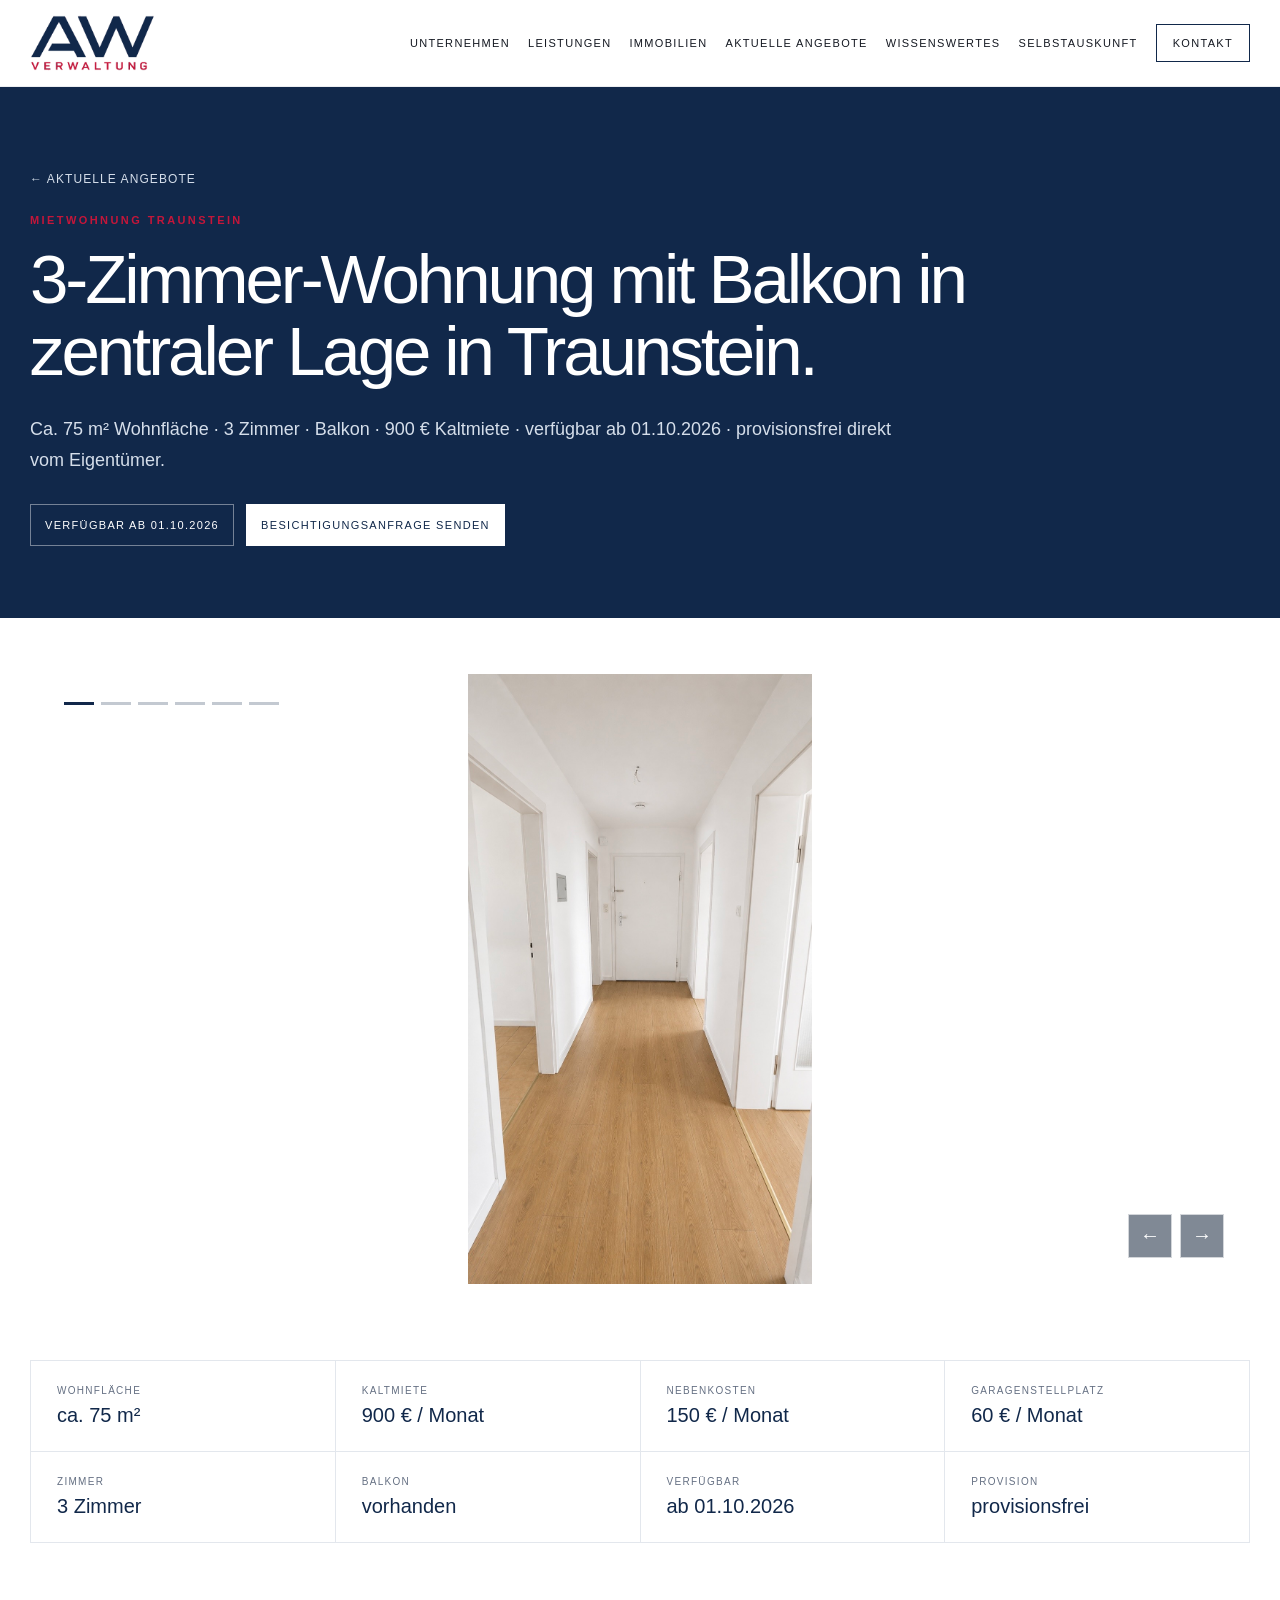
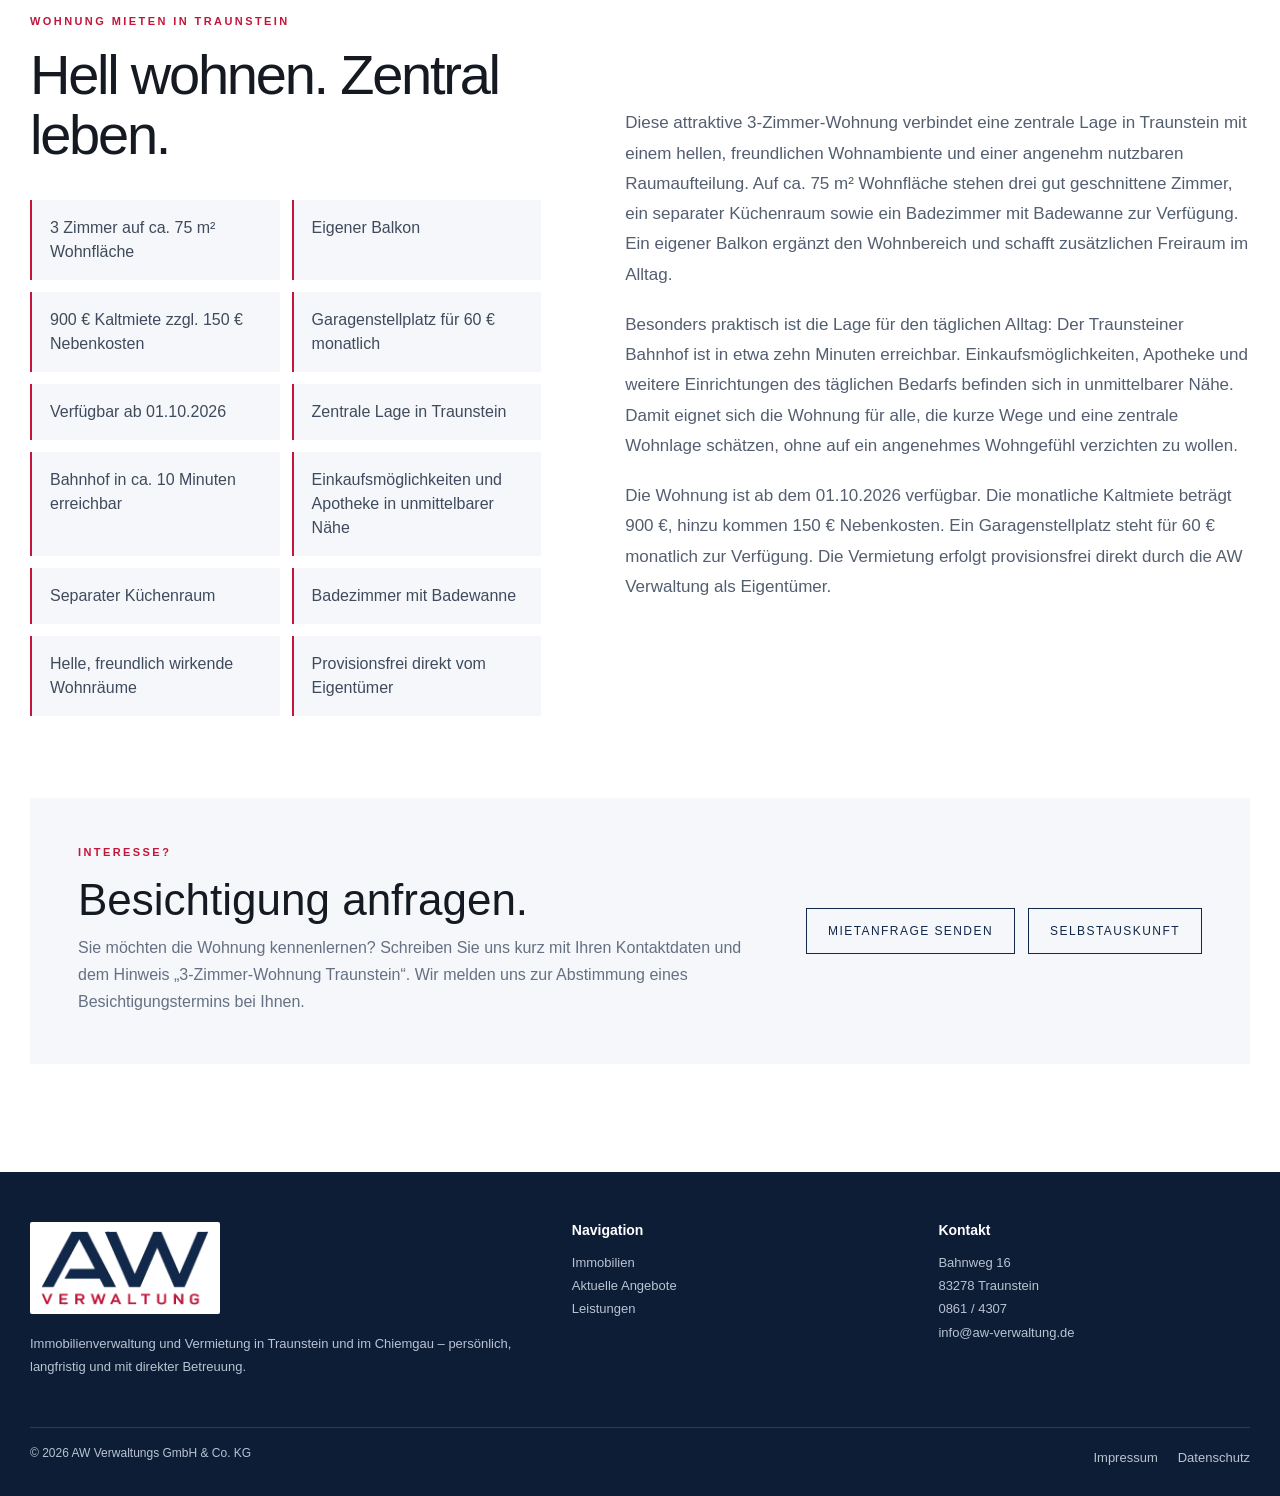
==== commit 5c6a7c2a: "Refine apartment text and highlight layout" ====
--- a/3-zimmer-wohnung-traunstein.html
+++ b/3-zimmer-wohnung-traunstein.html
@@ -17,8 +17,8 @@
   <style>
     .listing-hero{background:var(--navy);color:#fff;padding:82px 0 72px}.listing-hero .backlink{display:inline-block;margin-bottom:28px;color:#d5deea;font-size:12px;letter-spacing:.09em;text-transform:uppercase}.listing-hero h1{max-width:1040px;margin:0;font-size:clamp(42px,5.4vw,70px);line-height:1.04;letter-spacing:-.045em;font-weight:400}.listing-hero .listing-lead{max-width:900px;margin:26px 0 0;color:#d5deea;font-size:18px;line-height:1.72}.listing-hero-actions{display:flex;flex-wrap:wrap;gap:12px;margin-top:28px}.listing-status,.listing-inquiry{display:inline-flex;align-items:center;min-height:42px;padding:10px 14px;border:1px solid rgba(255,255,255,.42);font-size:11px;letter-spacing:.12em;text-transform:uppercase;color:#fff}.listing-inquiry{background:#fff;color:var(--navy);border-color:#fff}.listing-inquiry:hover{opacity:.9}
     .listing-media{background:#fff;padding:56px 0 0}.listing-slider{background:#fff!important;box-shadow:none!important}.listing-slider .insight-slide{background:#fff!important;display:flex;align-items:center;justify-content:center}.listing-slider .insight-slide:after{display:none!important}.listing-slider .insight-slide img{width:auto!important;height:auto!important;max-width:100%!important;max-height:100%!important;object-fit:contain!important;object-position:center center;background:#fff!important;transform:none!important;image-rendering:auto}.listing-slider .slider-arrow{background:rgba(13,29,53,.52)}.listing-slider .slider-dot{background:rgba(17,40,74,.25)}.listing-slider .slider-dot.active{background:var(--navy)}
-    .listing-main{padding:76px 0 108px}.listing-facts{display:grid;grid-template-columns:repeat(4,1fr);border-left:1px solid var(--line);border-top:1px solid var(--line);margin-bottom:72px}.listing-fact{padding:24px 26px;border-right:1px solid var(--line);border-bottom:1px solid var(--line);background:#fff}.listing-fact small{display:block;margin-bottom:8px;color:var(--muted);font-size:10px;letter-spacing:.13em;text-transform:uppercase}.listing-fact strong{font-size:20px;font-weight:500;color:var(--navy)}.listing-copy{display:grid;grid-template-columns:.8fr 1.2fr;gap:84px;align-items:start;margin-bottom:72px}.listing-copy h2{font-size:clamp(36px,4.5vw,56px);line-height:1.08;letter-spacing:-.04em;font-weight:400;margin:0}.listing-text p{margin:0 0 20px;color:#535e70;font-size:17px;line-height:1.78;text-align:left!important;hyphens:none!important}.listing-highlights{display:grid;grid-template-columns:repeat(2,minmax(0,1fr));gap:12px;margin-top:28px;padding:0;list-style:none}.listing-highlights li{padding:16px 18px;background:var(--soft);border-left:2px solid var(--red);color:#3f4b5d;line-height:1.5}.listing-cta{margin-top:82px;padding:48px;background:var(--soft);display:grid;grid-template-columns:1fr auto;gap:42px;align-items:center}.listing-cta h2{font-size:clamp(30px,3.5vw,44px);line-height:1.1;margin:0 0 10px;font-weight:400}.listing-cta p{margin:0;color:var(--muted);line-height:1.7}.listing-cta .actions{margin-top:0;justify-content:flex-end}
-    @media(max-width:920px){.listing-facts{grid-template-columns:1fr 1fr}.listing-copy{grid-template-columns:1fr;gap:32px}.listing-cta{grid-template-columns:1fr}.listing-cta .actions{justify-content:flex-start}}
+    .listing-main{padding:76px 0 108px}.listing-facts{display:grid;grid-template-columns:repeat(4,1fr);border-left:1px solid var(--line);border-top:1px solid var(--line);margin-bottom:72px}.listing-fact{padding:24px 26px;border-right:1px solid var(--line);border-bottom:1px solid var(--line);background:#fff}.listing-fact small{display:block;margin-bottom:8px;color:var(--muted);font-size:10px;letter-spacing:.13em;text-transform:uppercase}.listing-fact strong{font-size:20px;font-weight:500;color:var(--navy)}.listing-copy{display:grid;grid-template-columns:.9fr 1.1fr;gap:84px;align-items:center;margin-bottom:72px}.listing-copy h2{font-size:clamp(36px,4.5vw,56px);line-height:1.08;letter-spacing:-.04em;font-weight:400;margin:0}.listing-side{align-self:center}.listing-text{align-self:center}.listing-text p{margin:0 0 20px;color:#535e70;font-size:17px;line-height:1.78;text-align:left!important;hyphens:none!important}.listing-highlights{display:grid;grid-template-columns:repeat(2,minmax(0,1fr));gap:12px;margin:34px 0 0;padding:0;list-style:none}.listing-highlights li{padding:16px 18px;background:var(--soft);border-left:2px solid var(--red);color:#3f4b5d;line-height:1.5}.listing-cta{margin-top:82px;padding:48px;background:var(--soft);display:grid;grid-template-columns:1fr auto;gap:42px;align-items:center}.listing-cta h2{font-size:clamp(30px,3.5vw,44px);line-height:1.1;margin:0 0 10px;font-weight:400}.listing-cta p{margin:0;color:var(--muted);line-height:1.7}.listing-cta .actions{margin-top:0;justify-content:flex-end}
+    @media(max-width:920px){.listing-facts{grid-template-columns:1fr 1fr}.listing-copy{grid-template-columns:1fr;gap:38px;align-items:start}.listing-side,.listing-text{align-self:auto}.listing-cta{grid-template-columns:1fr}.listing-cta .actions{justify-content:flex-start}}
     @media(max-width:620px){.listing-hero{padding:64px 0 58px}.listing-media{padding-top:30px}.listing-slider .insight-slide{height:430px}.listing-main{padding:56px 0 78px}.listing-facts{grid-template-columns:1fr}.listing-highlights{grid-template-columns:1fr}.listing-cta{padding:30px 24px}}
   </style>
   <script type="application/ld+json">{"@context":"https://schema.org","@type":"RealEstateListing","@id":"https://www.aw-verwaltung.de/3-zimmer-wohnung-traunstein.html#listing","url":"https://www.aw-verwaltung.de/3-zimmer-wohnung-traunstein.html","name":"3-Zimmer-Wohnung mit Balkon in zentraler Lage in Traunstein","description":"Zentrale 3-Zimmer-Mietwohnung in Traunstein mit ca. 75 m² Wohnfläche und Balkon, 900 Euro Kaltmiete, 150 Euro Nebenkosten und Garagenstellplatz für 60 Euro. Verfügbar ab 01.10.2026.","datePosted":"2026-09-04","mainEntity":{"@type":"Apartment","name":"3-Zimmer-Wohnung in Traunstein","numberOfRooms":3,"floorSize":{"@type":"QuantitativeValue","value":75,"unitCode":"MTK"},"address":{"@type":"PostalAddress","addressLocality":"Traunstein","postalCode":"83278","addressCountry":"DE"},"amenityFeature":{"@type":"LocationFeatureSpecification","name":"Balkon","value":true},"image":["https://www.aw-verwaltung.de/assets/angebote/wohnung-traunstein-01-flur.jpg","https://www.aw-verwaltung.de/assets/angebote/wohnung-traunstein-02-wohnen.jpg","https://www.aw-verwaltung.de/assets/angebote/wohnung-traunstein-03-zimmer1.jpg","https://www.aw-verwaltung.de/assets/angebote/wohnung-traunstein-04-zimmer2.jpg","https://www.aw-verwaltung.de/assets/angebote/wohnung-traunstein-05-kueche.jpg","https://www.aw-verwaltung.de/assets/angebote/wohnung-traunstein-06-bad.jpg"]},"offers":{"@type":"Offer","price":"900","priceCurrency":"EUR","availability":"https://schema.org/InStock","validFrom":"2026-10-01"},"publisher":{"@id":"https://www.aw-verwaltung.de/#organization"}}</script>
@@ -30,7 +30,7 @@
 <section class="listing-media"><div class="wrap"><div class="insight-slider reveal visible listing-slider" data-slider><div class="insight-track"><figure class="insight-slide" aria-hidden="false"><img src="assets/angebote/wohnung-traunstein-01-flur.jpg?v=20260904-4" alt="Flur der 3-Zimmer-Wohnung in Traunstein" loading="eager" decoding="async"></figure><figure class="insight-slide" aria-hidden="true"><img src="assets/angebote/wohnung-traunstein-02-wohnen.jpg?v=20260904-4" alt="Heller Wohnbereich der 3-Zimmer-Wohnung in Traunstein" loading="lazy" decoding="async"></figure><figure class="insight-slide" aria-hidden="true"><img src="assets/angebote/wohnung-traunstein-03-zimmer1.jpg?v=20260904-4" alt="Helles Zimmer der Mietwohnung in Traunstein" loading="lazy" decoding="async"></figure><figure class="insight-slide" aria-hidden="true"><img src="assets/angebote/wohnung-traunstein-04-zimmer2.jpg?v=20260904-4" alt="Weiteres Zimmer der 3-Zimmer-Wohnung in Traunstein" loading="lazy" decoding="async"></figure><figure class="insight-slide" aria-hidden="true"><img src="assets/angebote/wohnung-traunstein-05-kueche.jpg?v=20260904-4" alt="Separater Küchenraum der Wohnung in Traunstein" loading="lazy" decoding="async"></figure><figure class="insight-slide" aria-hidden="true"><img src="assets/angebote/wohnung-traunstein-06-bad.jpg?v=20260904-4" alt="Badezimmer mit Badewanne der Mietwohnung in Traunstein" loading="lazy" decoding="async"></figure></div><div class="slider-dots"><button class="slider-dot active" data-dot aria-label="Bild 1"></button><button class="slider-dot" data-dot aria-label="Bild 2"></button><button class="slider-dot" data-dot aria-label="Bild 3"></button><button class="slider-dot" data-dot aria-label="Bild 4"></button><button class="slider-dot" data-dot aria-label="Bild 5"></button><button class="slider-dot" data-dot aria-label="Bild 6"></button></div><div class="slider-controls"><button class="slider-arrow" data-prev aria-label="Vorheriges Bild">←</button><button class="slider-arrow" data-next aria-label="Nächstes Bild">→</button></div></div></div></section>
 <section class="listing-main"><div class="wrap">
 <div class="listing-facts"><div class="listing-fact"><small>Wohnfläche</small><strong>ca. 75 m²</strong></div><div class="listing-fact"><small>Kaltmiete</small><strong>900 € / Monat</strong></div><div class="listing-fact"><small>Nebenkosten</small><strong>150 € / Monat</strong></div><div class="listing-fact"><small>Garagenstellplatz</small><strong>60 € / Monat</strong></div><div class="listing-fact"><small>Zimmer</small><strong>3 Zimmer</strong></div><div class="listing-fact"><small>Balkon</small><strong>vorhanden</strong></div><div class="listing-fact"><small>Verfügbar</small><strong>ab 01.10.2026</strong></div><div class="listing-fact"><small>Provision</small><strong>provisionsfrei</strong></div></div>
-<div class="listing-copy"><div><div class="label">Wohnung mieten in Traunstein</div><h2>Hell wohnen. Zentral leben.</h2></div><div class="listing-text"><p>Diese attraktive 3-Zimmer-Wohnung verbindet eine zentrale Lage in Traunstein mit einem hellen, freundlichen Wohnambiente und einer angenehm nutzbaren Raumaufteilung. Auf ca. 75 m² Wohnfläche stehen drei gut geschnittene Zimmer, ein separater Küchenraum sowie ein Badezimmer mit Badewanne zur Verfügung. Ein eigener Balkon ergänzt den Wohnbereich und schafft zusätzlichen Freiraum im Alltag.</p><p>Besonders praktisch ist die Lage für den täglichen Alltag: Der Traunsteiner Bahnhof ist in etwa zehn Minuten erreichbar. Einkaufsmöglichkeiten, Apotheke und weitere Einrichtungen des täglichen Bedarfs befinden sich in unmittelbarer Nähe. Damit eignet sich die Wohnung für alle, die kurze Wege und eine zentrale Wohnlage schätzen, ohne auf ein angenehmes Wohngefühl verzichten zu wollen.</p><p>Die Wohnung ist ab dem 01.10.2026 verfügbar. Die monatliche Kaltmiete beträgt 900 €, hinzu kommen 150 € Nebenkosten. Ein Garagenstellplatz steht für 60 € monatlich zur Verfügung. Die Vermietung erfolgt provisionsfrei direkt durch die AW Verwaltung als Eigentümer.</p><ul class="listing-highlights"><li>3 Zimmer auf ca. 75 m² Wohnfläche</li><li>Eigener Balkon</li><li>900 € Kaltmiete zzgl. 150 € Nebenkosten</li><li>Garagenstellplatz für 60 € monatlich</li><li>Verfügbar ab 01.10.2026</li><li>Zentrale Lage in Traunstein</li><li>Bahnhof in ca. 10 Minuten erreichbar</li><li>Einkaufsmöglichkeiten und Apotheke in unmittelbarer Nähe</li><li>Separater Küchenraum</li><li>Badezimmer mit Badewanne</li><li>Helle, freundlich wirkende Wohnräume</li><li>Provisionsfrei direkt vom Eigentümer</li></ul></div></div>
+<div class="listing-copy"><div class="listing-side"><div class="label">Wohnung mieten in Traunstein</div><h2>Hell wohnen. Zentral leben.</h2><ul class="listing-highlights"><li>3 Zimmer auf ca. 75 m² Wohnfläche</li><li>Eigener Balkon</li><li>900 € Kaltmiete zzgl. 150 € Nebenkosten</li><li>Garagenstellplatz für 60 € monatlich</li><li>Verfügbar ab 01.10.2026</li><li>Zentrale Lage in Traunstein</li><li>Bahnhof in ca. 10 Minuten erreichbar</li><li>Einkaufsmöglichkeiten und Apotheke in unmittelbarer Nähe</li><li>Separater Küchenraum</li><li>Badezimmer mit Badewanne</li><li>Helle, freundlich wirkende Wohnräume</li><li>Provisionsfrei direkt vom Eigentümer</li></ul></div><div class="listing-text"><p>Diese attraktive 3-Zimmer-Wohnung verbindet eine zentrale Lage in Traunstein mit einem hellen, freundlichen Wohnambiente und einer angenehm nutzbaren Raumaufteilung. Auf ca. 75 m² Wohnfläche stehen drei gut geschnittene Zimmer, ein separater Küchenraum sowie ein Badezimmer mit Badewanne zur Verfügung. Ein eigener Balkon ergänzt den Wohnbereich und schafft zusätzlichen Freiraum im Alltag.</p><p>Besonders praktisch ist die Lage für den täglichen Alltag: Der Traunsteiner Bahnhof ist in etwa zehn Minuten erreichbar. Einkaufsmöglichkeiten, Apotheke und weitere Einrichtungen des täglichen Bedarfs befinden sich in unmittelbarer Nähe. Damit eignet sich die Wohnung für alle, die kurze Wege und eine zentrale Wohnlage schätzen, ohne auf ein angenehmes Wohngefühl verzichten zu wollen.</p><p>Die Wohnung ist ab dem 01.10.2026 verfügbar. Die monatliche Kaltmiete beträgt 900 €, hinzu kommen 150 € Nebenkosten. Ein Garagenstellplatz steht für 60 € monatlich zur Verfügung. Die Vermietung erfolgt provisionsfrei direkt durch die AW Verwaltung als Eigentümer.</p></div></div>
 <div class="listing-cta"><div><div class="label">Interesse?</div><h2>Besichtigung anfragen.</h2><p>Sie möchten die Wohnung kennenlernen? Schreiben Sie uns kurz mit Ihren Kontaktdaten und dem Hinweis „3-Zimmer-Wohnung Traunstein“. Wir melden uns zur Abstimmung eines Besichtigungstermins bei Ihnen.</p></div><div class="actions"><a class="btn" style="color:var(--navy)" href="mailto:s.schuhboeck@aw-verwaltung.de?cc=info%40aw-verwaltung.de&amp;subject=Interesse%203-Zimmer-Wohnung%20Traunstein">Mietanfrage senden</a><a class="btn" style="color:var(--navy)" href="selbstauskunft.html">Selbstauskunft</a></div></div>
 </div></section>
 </main>
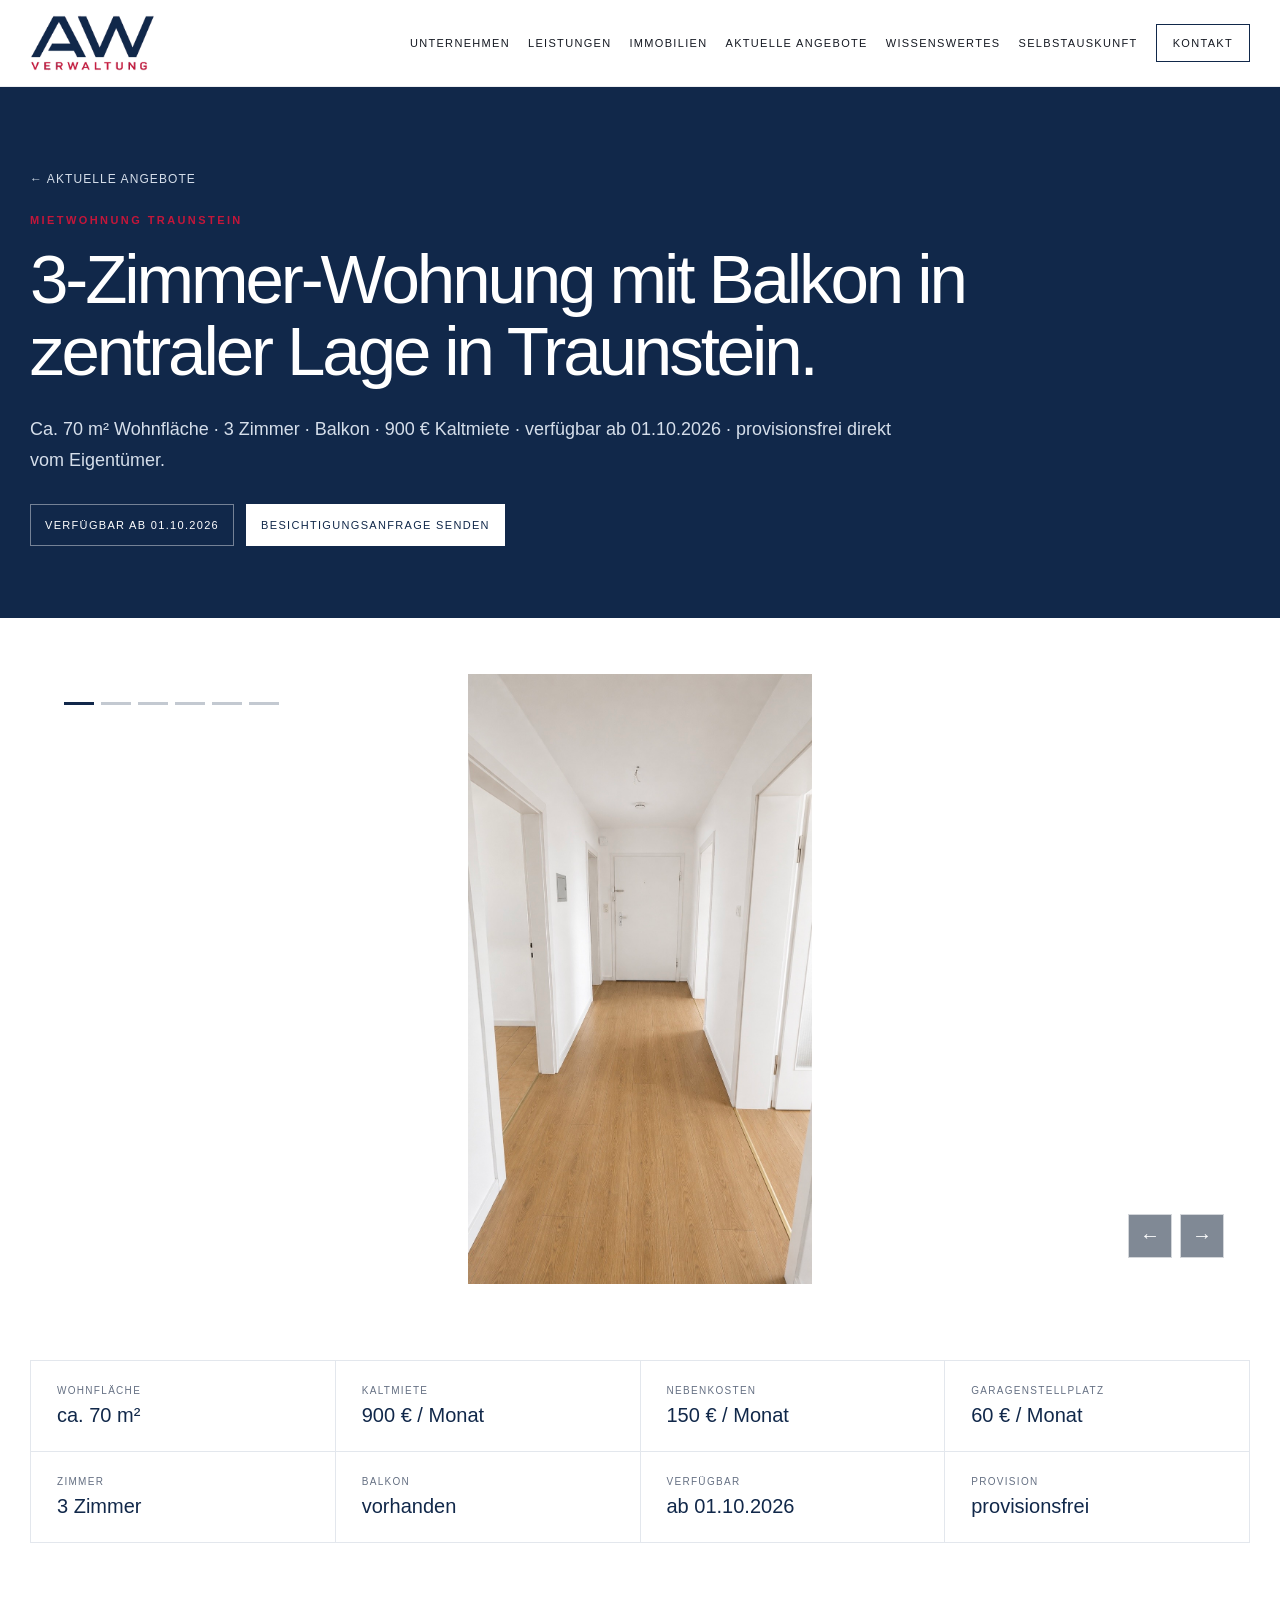
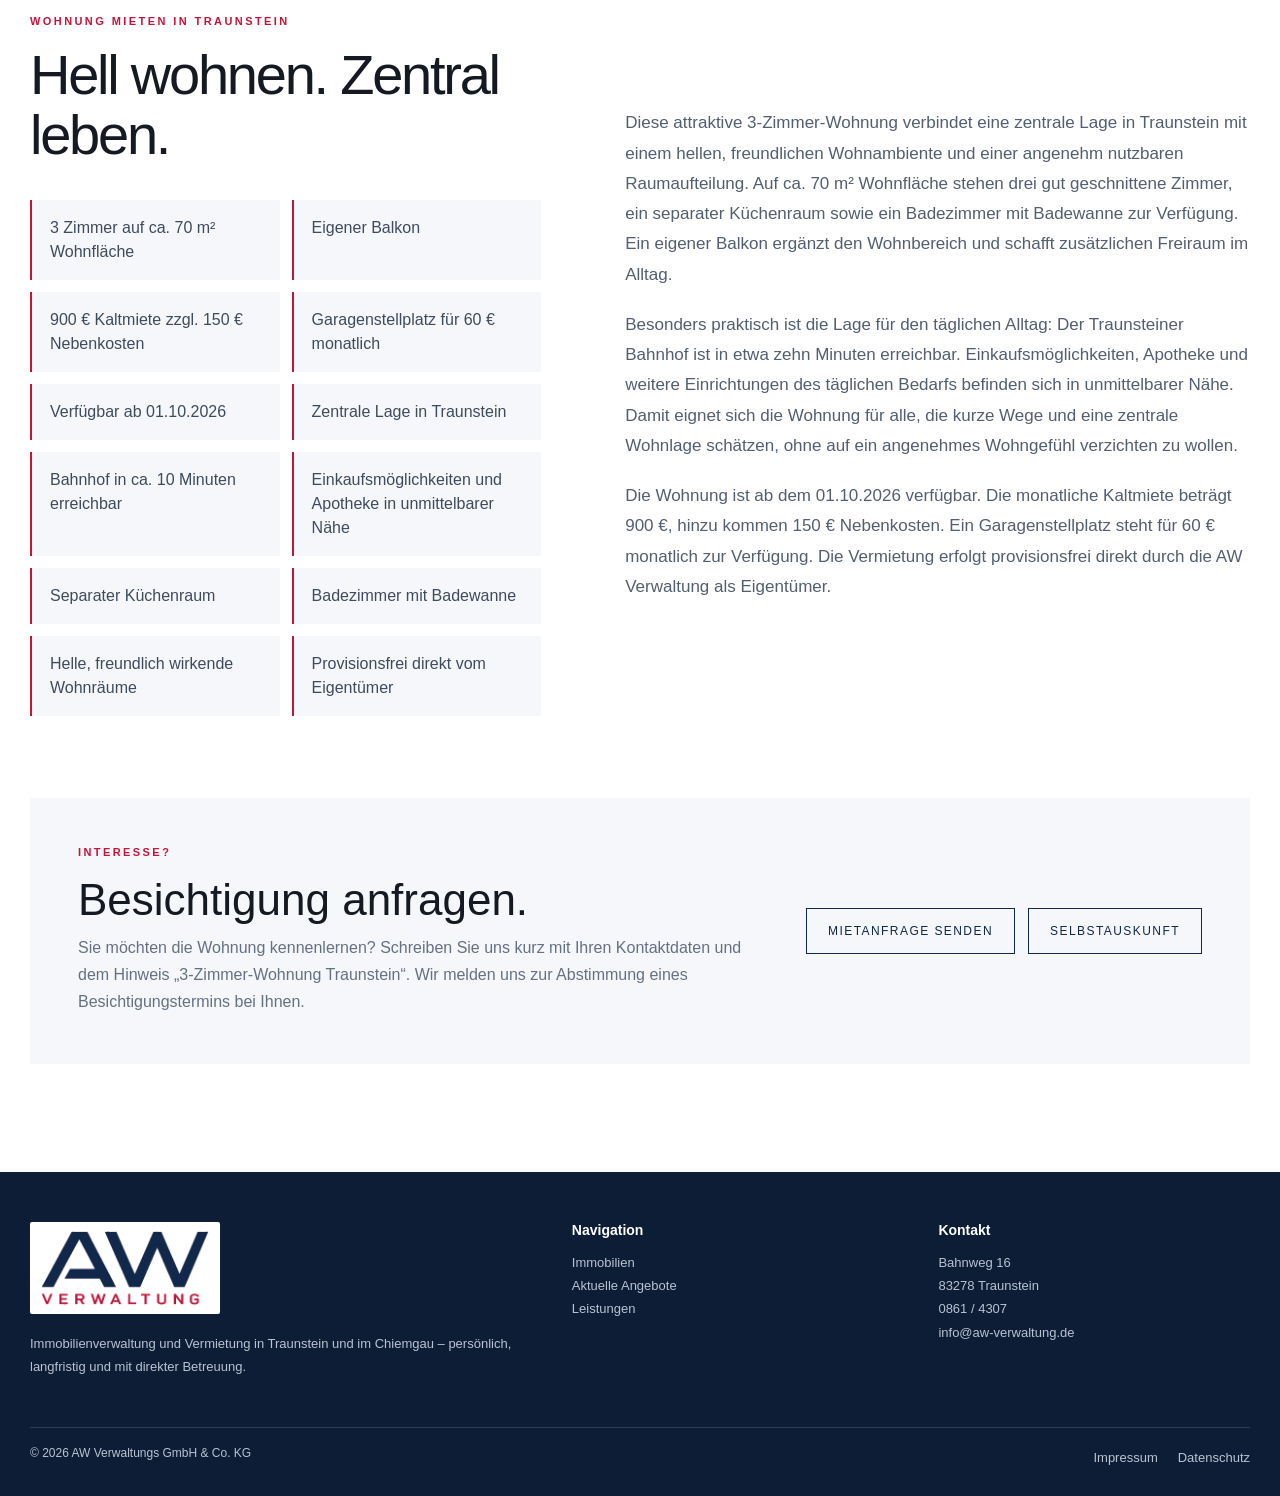
==== commit 1d1c472b: "Adjust apartment size to approx 70 sqm" ====
--- a/3-zimmer-wohnung-traunstein.html
+++ b/3-zimmer-wohnung-traunstein.html
@@ -3,11 +3,11 @@
 <head>
   <meta charset="utf-8">
   <meta name="viewport" content="width=device-width,initial-scale=1">
-  <title>3-Zimmer-Wohnung in Traunstein mieten | ca. 75 m² | AW Verwaltung</title>
-  <meta name="description" content="Zentrale 3-Zimmer-Wohnung in Traunstein mit ca. 75 m², Balkon, 900 € Kaltmiete, 150 € Nebenkosten und Garagenstellplatz für 60 €. Verfügbar ab 01.10.2026, provisionsfrei direkt vom Eigentümer.">
+  <title>3-Zimmer-Wohnung in Traunstein mieten | ca. 70 m² | AW Verwaltung</title>
+  <meta name="description" content="Zentrale 3-Zimmer-Wohnung in Traunstein mit ca. 70 m², Balkon, 900 € Kaltmiete, 150 € Nebenkosten und Garagenstellplatz für 60 €. Verfügbar ab 01.10.2026, provisionsfrei direkt vom Eigentümer.">
   <meta name="robots" content="index,follow,max-image-preview:large">
   <link rel="canonical" href="https://www.aw-verwaltung.de/3-zimmer-wohnung-traunstein.html">
-  <meta property="og:title" content="3-Zimmer-Wohnung in Traunstein | ca. 75 m² | 900 € kalt">
+  <meta property="og:title" content="3-Zimmer-Wohnung in Traunstein | ca. 70 m² | 900 € kalt">
   <meta property="og:description" content="Zentral gelegene 3-Zimmer-Mietwohnung mit Balkon in Traunstein, verfügbar ab 01.10.2026 – provisionsfrei direkt vom Eigentümer.">
   <meta property="og:type" content="website">
   <meta property="og:url" content="https://www.aw-verwaltung.de/3-zimmer-wohnung-traunstein.html">
@@ -21,16 +21,16 @@
     @media(max-width:920px){.listing-facts{grid-template-columns:1fr 1fr}.listing-copy{grid-template-columns:1fr;gap:38px;align-items:start}.listing-side,.listing-text{align-self:auto}.listing-cta{grid-template-columns:1fr}.listing-cta .actions{justify-content:flex-start}}
     @media(max-width:620px){.listing-hero{padding:64px 0 58px}.listing-media{padding-top:30px}.listing-slider .insight-slide{height:430px}.listing-main{padding:56px 0 78px}.listing-facts{grid-template-columns:1fr}.listing-highlights{grid-template-columns:1fr}.listing-cta{padding:30px 24px}}
   </style>
-  <script type="application/ld+json">{"@context":"https://schema.org","@type":"RealEstateListing","@id":"https://www.aw-verwaltung.de/3-zimmer-wohnung-traunstein.html#listing","url":"https://www.aw-verwaltung.de/3-zimmer-wohnung-traunstein.html","name":"3-Zimmer-Wohnung mit Balkon in zentraler Lage in Traunstein","description":"Zentrale 3-Zimmer-Mietwohnung in Traunstein mit ca. 75 m² Wohnfläche und Balkon, 900 Euro Kaltmiete, 150 Euro Nebenkosten und Garagenstellplatz für 60 Euro. Verfügbar ab 01.10.2026.","datePosted":"2026-09-04","mainEntity":{"@type":"Apartment","name":"3-Zimmer-Wohnung in Traunstein","numberOfRooms":3,"floorSize":{"@type":"QuantitativeValue","value":75,"unitCode":"MTK"},"address":{"@type":"PostalAddress","addressLocality":"Traunstein","postalCode":"83278","addressCountry":"DE"},"amenityFeature":{"@type":"LocationFeatureSpecification","name":"Balkon","value":true},"image":["https://www.aw-verwaltung.de/assets/angebote/wohnung-traunstein-01-flur.jpg","https://www.aw-verwaltung.de/assets/angebote/wohnung-traunstein-02-wohnen.jpg","https://www.aw-verwaltung.de/assets/angebote/wohnung-traunstein-03-zimmer1.jpg","https://www.aw-verwaltung.de/assets/angebote/wohnung-traunstein-04-zimmer2.jpg","https://www.aw-verwaltung.de/assets/angebote/wohnung-traunstein-05-kueche.jpg","https://www.aw-verwaltung.de/assets/angebote/wohnung-traunstein-06-bad.jpg"]},"offers":{"@type":"Offer","price":"900","priceCurrency":"EUR","availability":"https://schema.org/InStock","validFrom":"2026-10-01"},"publisher":{"@id":"https://www.aw-verwaltung.de/#organization"}}</script>
+  <script type="application/ld+json">{"@context":"https://schema.org","@type":"RealEstateListing","@id":"https://www.aw-verwaltung.de/3-zimmer-wohnung-traunstein.html#listing","url":"https://www.aw-verwaltung.de/3-zimmer-wohnung-traunstein.html","name":"3-Zimmer-Wohnung mit Balkon in zentraler Lage in Traunstein","description":"Zentrale 3-Zimmer-Mietwohnung in Traunstein mit ca. 70 m² Wohnfläche und Balkon, 900 Euro Kaltmiete, 150 Euro Nebenkosten und Garagenstellplatz für 60 Euro. Verfügbar ab 01.10.2026.","datePosted":"2026-09-04","mainEntity":{"@type":"Apartment","name":"3-Zimmer-Wohnung in Traunstein","numberOfRooms":3,"floorSize":{"@type":"QuantitativeValue","value":70,"unitCode":"MTK"},"address":{"@type":"PostalAddress","addressLocality":"Traunstein","postalCode":"83278","addressCountry":"DE"},"amenityFeature":{"@type":"LocationFeatureSpecification","name":"Balkon","value":true},"image":["https://www.aw-verwaltung.de/assets/angebote/wohnung-traunstein-01-flur.jpg","https://www.aw-verwaltung.de/assets/angebote/wohnung-traunstein-02-wohnen.jpg","https://www.aw-verwaltung.de/assets/angebote/wohnung-traunstein-03-zimmer1.jpg","https://www.aw-verwaltung.de/assets/angebote/wohnung-traunstein-04-zimmer2.jpg","https://www.aw-verwaltung.de/assets/angebote/wohnung-traunstein-05-kueche.jpg","https://www.aw-verwaltung.de/assets/angebote/wohnung-traunstein-06-bad.jpg"]},"offers":{"@type":"Offer","price":"900","priceCurrency":"EUR","availability":"https://schema.org/InStock","validFrom":"2026-10-01"},"publisher":{"@id":"https://www.aw-verwaltung.de/#organization"}}</script>
 </head>
 <body>
 <header class="header"><div class="wrap nav"><a class="brand" href="index.html"><img src="assets/aw-logo.png" alt="AW Verwaltung"></a><button class="menu" aria-label="Menü öffnen" aria-expanded="false">☰</button><nav class="navlinks"><a href="unternehmen.html">Unternehmen</a><a href="leistungen.html">Leistungen</a><a href="immobilien.html">Immobilien</a><a href="angebote.html">Aktuelle Angebote</a><a href="wissenswertes.html">Wissenswertes</a><a href="selbstauskunft.html">Selbstauskunft</a><a class="nav-cta" href="kontakt.html">Kontakt</a></nav></div></header>
 <main>
-<section class="listing-hero"><div class="wrap"><a class="backlink" href="angebote.html">← Aktuelle Angebote</a><div class="label">Mietwohnung Traunstein</div><h1>3-Zimmer-Wohnung mit Balkon in zentraler Lage in Traunstein.</h1><p class="listing-lead">Ca. 75 m² Wohnfläche · 3 Zimmer · Balkon · 900 € Kaltmiete · verfügbar ab 01.10.2026 · provisionsfrei direkt vom Eigentümer.</p><div class="listing-hero-actions"><span class="listing-status">Verfügbar ab 01.10.2026</span><a class="listing-inquiry" href="mailto:s.schuhboeck@aw-verwaltung.de?cc=info%40aw-verwaltung.de&amp;subject=Besichtigungsanfrage%203-Zimmer-Wohnung%20Traunstein">Besichtigungsanfrage senden</a></div></div></section>
+<section class="listing-hero"><div class="wrap"><a class="backlink" href="angebote.html">← Aktuelle Angebote</a><div class="label">Mietwohnung Traunstein</div><h1>3-Zimmer-Wohnung mit Balkon in zentraler Lage in Traunstein.</h1><p class="listing-lead">Ca. 70 m² Wohnfläche · 3 Zimmer · Balkon · 900 € Kaltmiete · verfügbar ab 01.10.2026 · provisionsfrei direkt vom Eigentümer.</p><div class="listing-hero-actions"><span class="listing-status">Verfügbar ab 01.10.2026</span><a class="listing-inquiry" href="mailto:s.schuhboeck@aw-verwaltung.de?cc=info%40aw-verwaltung.de&amp;subject=Besichtigungsanfrage%203-Zimmer-Wohnung%20Traunstein">Besichtigungsanfrage senden</a></div></div></section>
 <section class="listing-media"><div class="wrap"><div class="insight-slider reveal visible listing-slider" data-slider><div class="insight-track"><figure class="insight-slide" aria-hidden="false"><img src="assets/angebote/wohnung-traunstein-01-flur.jpg?v=20260904-4" alt="Flur der 3-Zimmer-Wohnung in Traunstein" loading="eager" decoding="async"></figure><figure class="insight-slide" aria-hidden="true"><img src="assets/angebote/wohnung-traunstein-02-wohnen.jpg?v=20260904-4" alt="Heller Wohnbereich der 3-Zimmer-Wohnung in Traunstein" loading="lazy" decoding="async"></figure><figure class="insight-slide" aria-hidden="true"><img src="assets/angebote/wohnung-traunstein-03-zimmer1.jpg?v=20260904-4" alt="Helles Zimmer der Mietwohnung in Traunstein" loading="lazy" decoding="async"></figure><figure class="insight-slide" aria-hidden="true"><img src="assets/angebote/wohnung-traunstein-04-zimmer2.jpg?v=20260904-4" alt="Weiteres Zimmer der 3-Zimmer-Wohnung in Traunstein" loading="lazy" decoding="async"></figure><figure class="insight-slide" aria-hidden="true"><img src="assets/angebote/wohnung-traunstein-05-kueche.jpg?v=20260904-4" alt="Separater Küchenraum der Wohnung in Traunstein" loading="lazy" decoding="async"></figure><figure class="insight-slide" aria-hidden="true"><img src="assets/angebote/wohnung-traunstein-06-bad.jpg?v=20260904-4" alt="Badezimmer mit Badewanne der Mietwohnung in Traunstein" loading="lazy" decoding="async"></figure></div><div class="slider-dots"><button class="slider-dot active" data-dot aria-label="Bild 1"></button><button class="slider-dot" data-dot aria-label="Bild 2"></button><button class="slider-dot" data-dot aria-label="Bild 3"></button><button class="slider-dot" data-dot aria-label="Bild 4"></button><button class="slider-dot" data-dot aria-label="Bild 5"></button><button class="slider-dot" data-dot aria-label="Bild 6"></button></div><div class="slider-controls"><button class="slider-arrow" data-prev aria-label="Vorheriges Bild">←</button><button class="slider-arrow" data-next aria-label="Nächstes Bild">→</button></div></div></div></section>
 <section class="listing-main"><div class="wrap">
-<div class="listing-facts"><div class="listing-fact"><small>Wohnfläche</small><strong>ca. 75 m²</strong></div><div class="listing-fact"><small>Kaltmiete</small><strong>900 € / Monat</strong></div><div class="listing-fact"><small>Nebenkosten</small><strong>150 € / Monat</strong></div><div class="listing-fact"><small>Garagenstellplatz</small><strong>60 € / Monat</strong></div><div class="listing-fact"><small>Zimmer</small><strong>3 Zimmer</strong></div><div class="listing-fact"><small>Balkon</small><strong>vorhanden</strong></div><div class="listing-fact"><small>Verfügbar</small><strong>ab 01.10.2026</strong></div><div class="listing-fact"><small>Provision</small><strong>provisionsfrei</strong></div></div>
-<div class="listing-copy"><div class="listing-side"><div class="label">Wohnung mieten in Traunstein</div><h2>Hell wohnen. Zentral leben.</h2><ul class="listing-highlights"><li>3 Zimmer auf ca. 75 m² Wohnfläche</li><li>Eigener Balkon</li><li>900 € Kaltmiete zzgl. 150 € Nebenkosten</li><li>Garagenstellplatz für 60 € monatlich</li><li>Verfügbar ab 01.10.2026</li><li>Zentrale Lage in Traunstein</li><li>Bahnhof in ca. 10 Minuten erreichbar</li><li>Einkaufsmöglichkeiten und Apotheke in unmittelbarer Nähe</li><li>Separater Küchenraum</li><li>Badezimmer mit Badewanne</li><li>Helle, freundlich wirkende Wohnräume</li><li>Provisionsfrei direkt vom Eigentümer</li></ul></div><div class="listing-text"><p>Diese attraktive 3-Zimmer-Wohnung verbindet eine zentrale Lage in Traunstein mit einem hellen, freundlichen Wohnambiente und einer angenehm nutzbaren Raumaufteilung. Auf ca. 75 m² Wohnfläche stehen drei gut geschnittene Zimmer, ein separater Küchenraum sowie ein Badezimmer mit Badewanne zur Verfügung. Ein eigener Balkon ergänzt den Wohnbereich und schafft zusätzlichen Freiraum im Alltag.</p><p>Besonders praktisch ist die Lage für den täglichen Alltag: Der Traunsteiner Bahnhof ist in etwa zehn Minuten erreichbar. Einkaufsmöglichkeiten, Apotheke und weitere Einrichtungen des täglichen Bedarfs befinden sich in unmittelbarer Nähe. Damit eignet sich die Wohnung für alle, die kurze Wege und eine zentrale Wohnlage schätzen, ohne auf ein angenehmes Wohngefühl verzichten zu wollen.</p><p>Die Wohnung ist ab dem 01.10.2026 verfügbar. Die monatliche Kaltmiete beträgt 900 €, hinzu kommen 150 € Nebenkosten. Ein Garagenstellplatz steht für 60 € monatlich zur Verfügung. Die Vermietung erfolgt provisionsfrei direkt durch die AW Verwaltung als Eigentümer.</p></div></div>
+<div class="listing-facts"><div class="listing-fact"><small>Wohnfläche</small><strong>ca. 70 m²</strong></div><div class="listing-fact"><small>Kaltmiete</small><strong>900 € / Monat</strong></div><div class="listing-fact"><small>Nebenkosten</small><strong>150 € / Monat</strong></div><div class="listing-fact"><small>Garagenstellplatz</small><strong>60 € / Monat</strong></div><div class="listing-fact"><small>Zimmer</small><strong>3 Zimmer</strong></div><div class="listing-fact"><small>Balkon</small><strong>vorhanden</strong></div><div class="listing-fact"><small>Verfügbar</small><strong>ab 01.10.2026</strong></div><div class="listing-fact"><small>Provision</small><strong>provisionsfrei</strong></div></div>
+<div class="listing-copy"><div class="listing-side"><div class="label">Wohnung mieten in Traunstein</div><h2>Hell wohnen. Zentral leben.</h2><ul class="listing-highlights"><li>3 Zimmer auf ca. 70 m² Wohnfläche</li><li>Eigener Balkon</li><li>900 € Kaltmiete zzgl. 150 € Nebenkosten</li><li>Garagenstellplatz für 60 € monatlich</li><li>Verfügbar ab 01.10.2026</li><li>Zentrale Lage in Traunstein</li><li>Bahnhof in ca. 10 Minuten erreichbar</li><li>Einkaufsmöglichkeiten und Apotheke in unmittelbarer Nähe</li><li>Separater Küchenraum</li><li>Badezimmer mit Badewanne</li><li>Helle, freundlich wirkende Wohnräume</li><li>Provisionsfrei direkt vom Eigentümer</li></ul></div><div class="listing-text"><p>Diese attraktive 3-Zimmer-Wohnung verbindet eine zentrale Lage in Traunstein mit einem hellen, freundlichen Wohnambiente und einer angenehm nutzbaren Raumaufteilung. Auf ca. 70 m² Wohnfläche stehen drei gut geschnittene Zimmer, ein separater Küchenraum sowie ein Badezimmer mit Badewanne zur Verfügung. Ein eigener Balkon ergänzt den Wohnbereich und schafft zusätzlichen Freiraum im Alltag.</p><p>Besonders praktisch ist die Lage für den täglichen Alltag: Der Traunsteiner Bahnhof ist in etwa zehn Minuten erreichbar. Einkaufsmöglichkeiten, Apotheke und weitere Einrichtungen des täglichen Bedarfs befinden sich in unmittelbarer Nähe. Damit eignet sich die Wohnung für alle, die kurze Wege und eine zentrale Wohnlage schätzen, ohne auf ein angenehmes Wohngefühl verzichten zu wollen.</p><p>Die Wohnung ist ab dem 01.10.2026 verfügbar. Die monatliche Kaltmiete beträgt 900 €, hinzu kommen 150 € Nebenkosten. Ein Garagenstellplatz steht für 60 € monatlich zur Verfügung. Die Vermietung erfolgt provisionsfrei direkt durch die AW Verwaltung als Eigentümer.</p></div></div>
 <div class="listing-cta"><div><div class="label">Interesse?</div><h2>Besichtigung anfragen.</h2><p>Sie möchten die Wohnung kennenlernen? Schreiben Sie uns kurz mit Ihren Kontaktdaten und dem Hinweis „3-Zimmer-Wohnung Traunstein“. Wir melden uns zur Abstimmung eines Besichtigungstermins bei Ihnen.</p></div><div class="actions"><a class="btn" style="color:var(--navy)" href="mailto:s.schuhboeck@aw-verwaltung.de?cc=info%40aw-verwaltung.de&amp;subject=Interesse%203-Zimmer-Wohnung%20Traunstein">Mietanfrage senden</a><a class="btn" style="color:var(--navy)" href="selbstauskunft.html">Selbstauskunft</a></div></div>
 </div></section>
 </main>
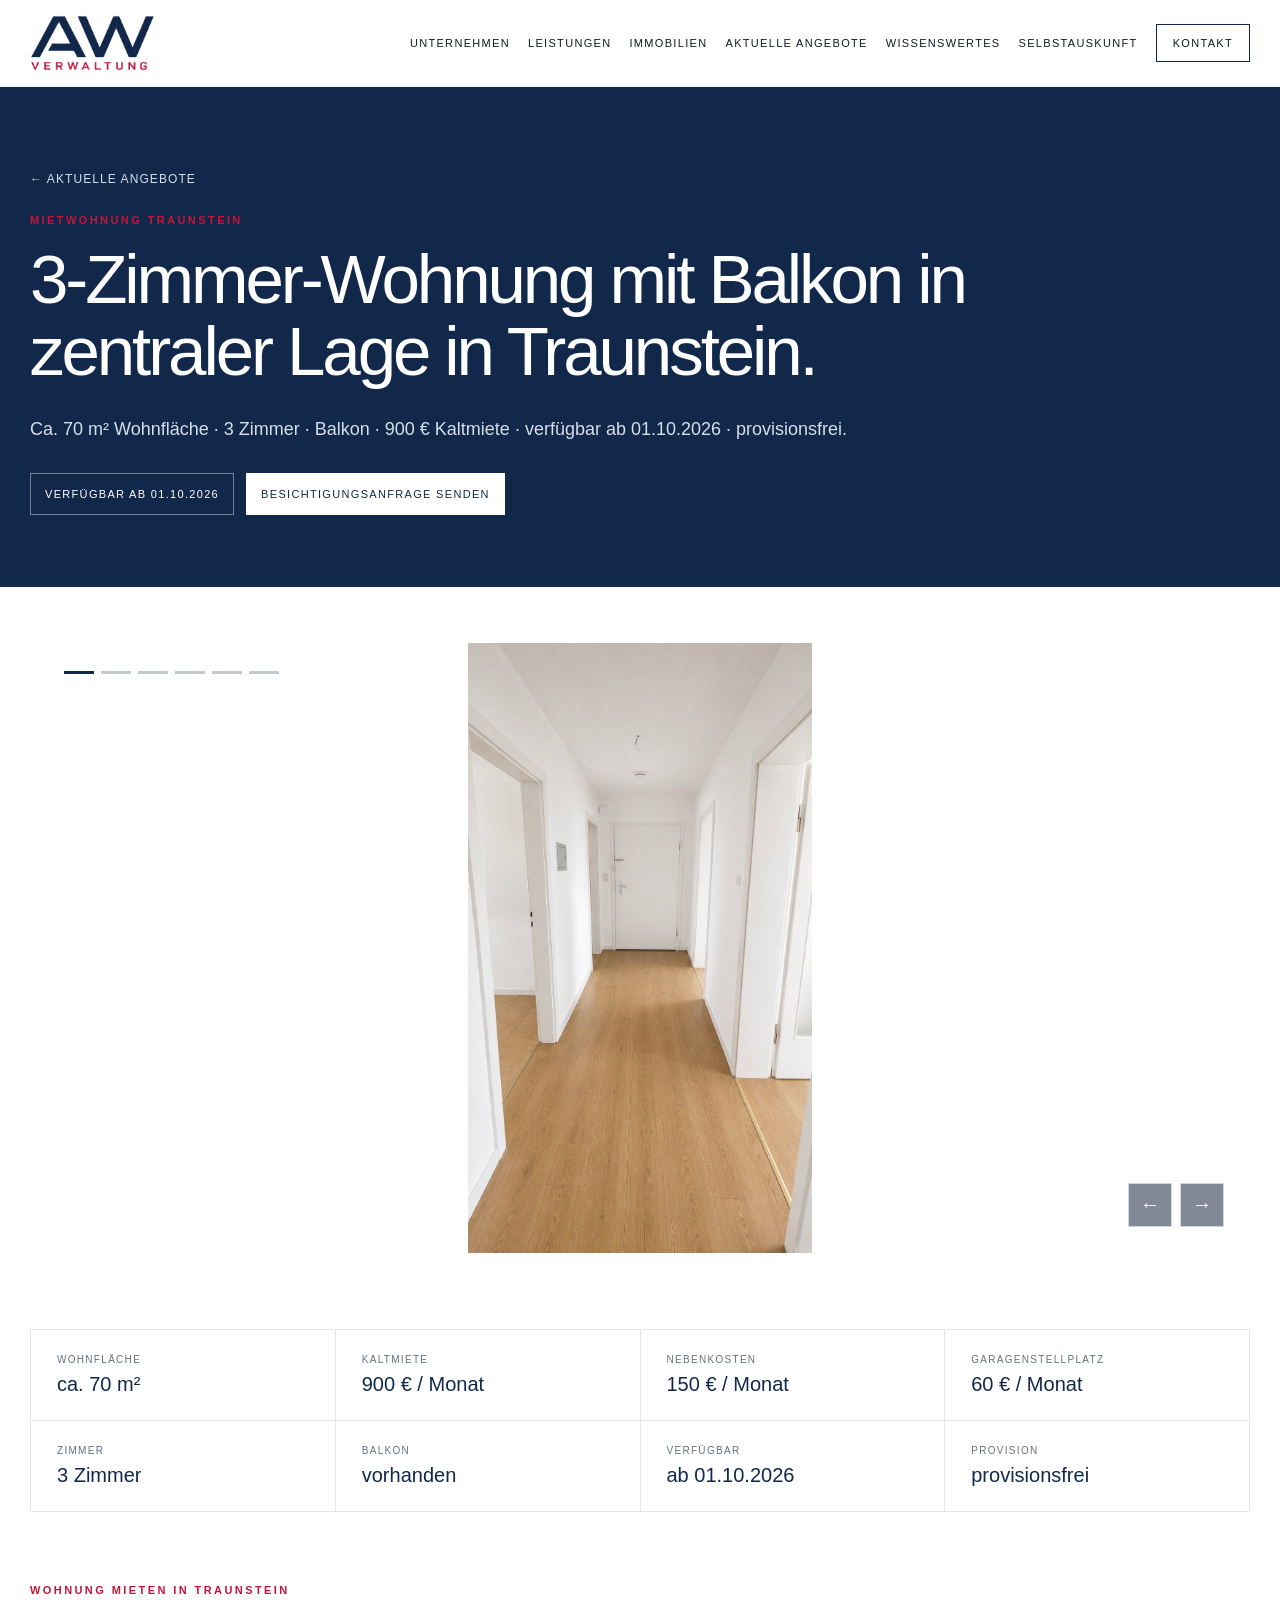
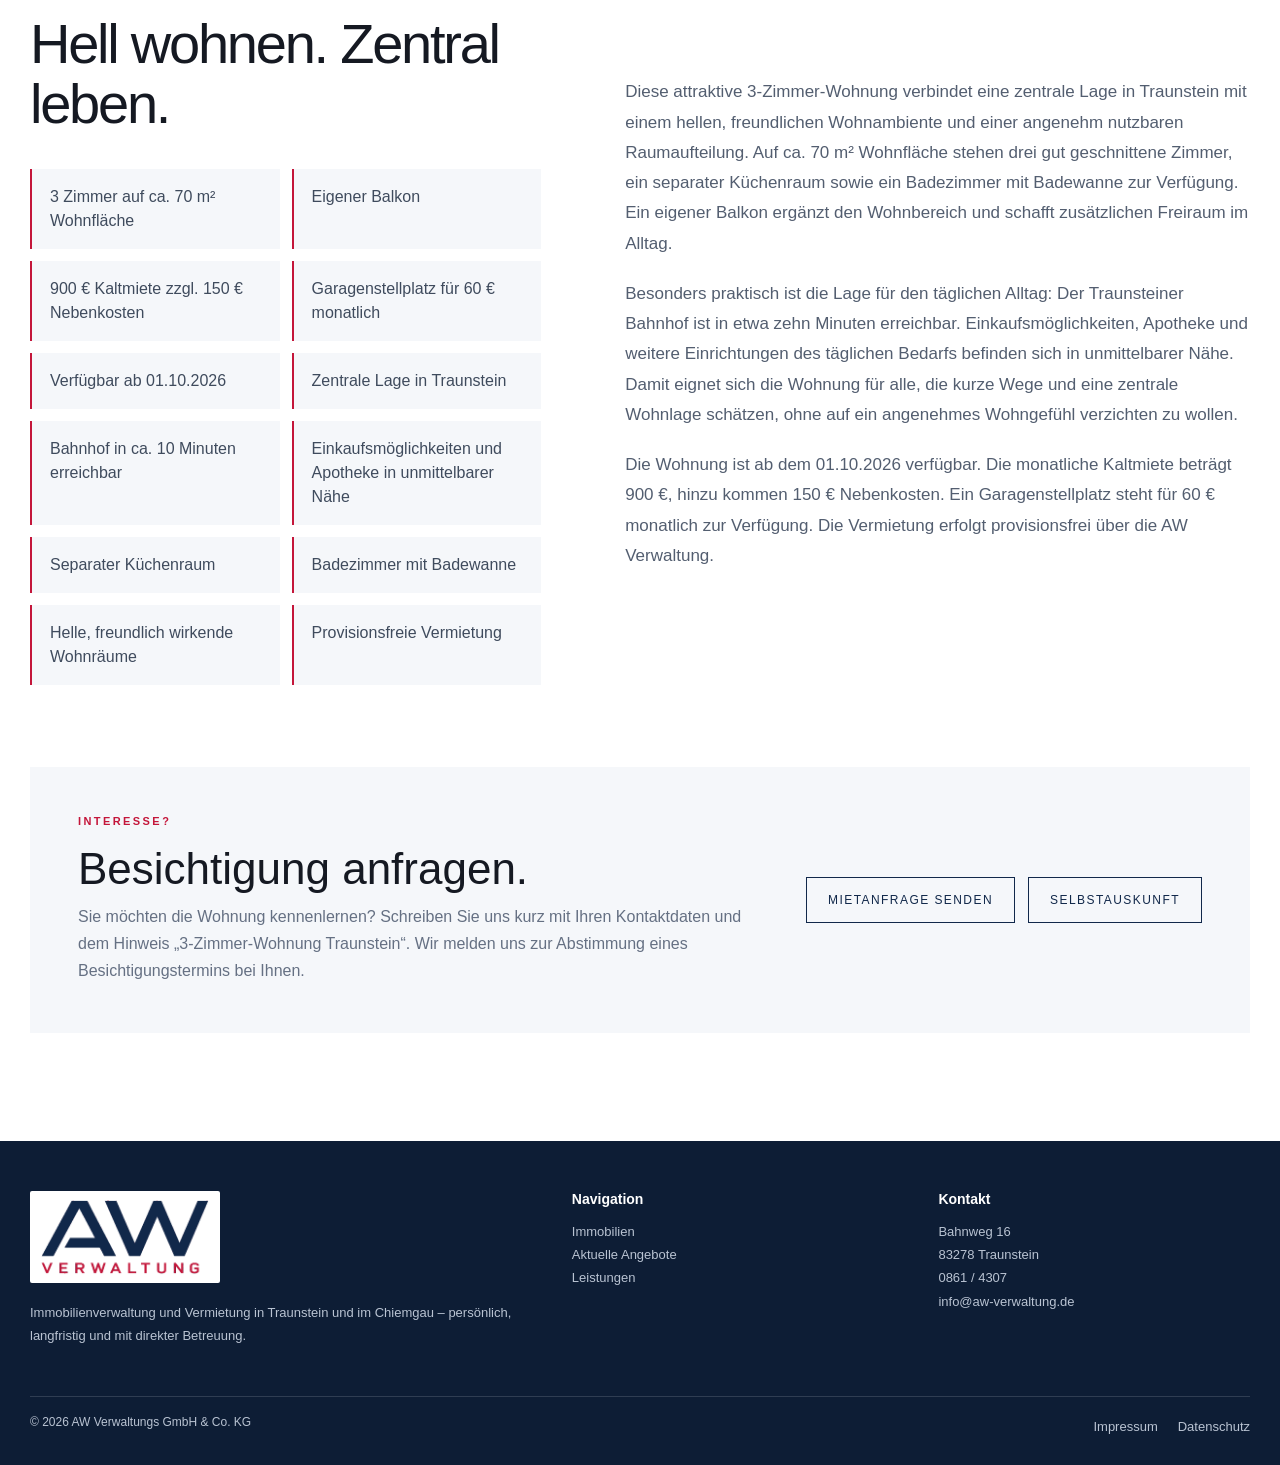
==== commit c70e6976: "Remove ownership references from apartment listing" ====
--- a/3-zimmer-wohnung-traunstein.html
+++ b/3-zimmer-wohnung-traunstein.html
@@ -4,11 +4,11 @@
   <meta charset="utf-8">
   <meta name="viewport" content="width=device-width,initial-scale=1">
   <title>3-Zimmer-Wohnung in Traunstein mieten | ca. 70 m² | AW Verwaltung</title>
-  <meta name="description" content="Zentrale 3-Zimmer-Wohnung in Traunstein mit ca. 70 m², Balkon, 900 € Kaltmiete, 150 € Nebenkosten und Garagenstellplatz für 60 €. Verfügbar ab 01.10.2026, provisionsfrei direkt vom Eigentümer.">
+  <meta name="description" content="Zentrale 3-Zimmer-Wohnung in Traunstein mit ca. 70 m², Balkon, 900 € Kaltmiete, 150 € Nebenkosten und Garagenstellplatz für 60 €. Verfügbar ab 01.10.2026, provisionsfrei über die AW Verwaltung.">
   <meta name="robots" content="index,follow,max-image-preview:large">
   <link rel="canonical" href="https://www.aw-verwaltung.de/3-zimmer-wohnung-traunstein.html">
   <meta property="og:title" content="3-Zimmer-Wohnung in Traunstein | ca. 70 m² | 900 € kalt">
-  <meta property="og:description" content="Zentral gelegene 3-Zimmer-Mietwohnung mit Balkon in Traunstein, verfügbar ab 01.10.2026 – provisionsfrei direkt vom Eigentümer.">
+  <meta property="og:description" content="Zentral gelegene 3-Zimmer-Mietwohnung mit Balkon in Traunstein, verfügbar ab 01.10.2026 – provisionsfrei über die AW Verwaltung.">
   <meta property="og:type" content="website">
   <meta property="og:url" content="https://www.aw-verwaltung.de/3-zimmer-wohnung-traunstein.html">
   <meta property="og:image" content="https://www.aw-verwaltung.de/assets/angebote/wohnung-traunstein-01-flur.jpg">
@@ -26,15 +26,15 @@
 <body>
 <header class="header"><div class="wrap nav"><a class="brand" href="index.html"><img src="assets/aw-logo.png" alt="AW Verwaltung"></a><button class="menu" aria-label="Menü öffnen" aria-expanded="false">☰</button><nav class="navlinks"><a href="unternehmen.html">Unternehmen</a><a href="leistungen.html">Leistungen</a><a href="immobilien.html">Immobilien</a><a href="angebote.html">Aktuelle Angebote</a><a href="wissenswertes.html">Wissenswertes</a><a href="selbstauskunft.html">Selbstauskunft</a><a class="nav-cta" href="kontakt.html">Kontakt</a></nav></div></header>
 <main>
-<section class="listing-hero"><div class="wrap"><a class="backlink" href="angebote.html">← Aktuelle Angebote</a><div class="label">Mietwohnung Traunstein</div><h1>3-Zimmer-Wohnung mit Balkon in zentraler Lage in Traunstein.</h1><p class="listing-lead">Ca. 70 m² Wohnfläche · 3 Zimmer · Balkon · 900 € Kaltmiete · verfügbar ab 01.10.2026 · provisionsfrei direkt vom Eigentümer.</p><div class="listing-hero-actions"><span class="listing-status">Verfügbar ab 01.10.2026</span><a class="listing-inquiry" href="mailto:s.schuhboeck@aw-verwaltung.de?cc=info%40aw-verwaltung.de&amp;subject=Besichtigungsanfrage%203-Zimmer-Wohnung%20Traunstein">Besichtigungsanfrage senden</a></div></div></section>
+<section class="listing-hero"><div class="wrap"><a class="backlink" href="angebote.html">← Aktuelle Angebote</a><div class="label">Mietwohnung Traunstein</div><h1>3-Zimmer-Wohnung mit Balkon in zentraler Lage in Traunstein.</h1><p class="listing-lead">Ca. 70 m² Wohnfläche · 3 Zimmer · Balkon · 900 € Kaltmiete · verfügbar ab 01.10.2026 · provisionsfrei.</p><div class="listing-hero-actions"><span class="listing-status">Verfügbar ab 01.10.2026</span><a class="listing-inquiry" href="mailto:s.schuhboeck@aw-verwaltung.de?cc=info%40aw-verwaltung.de&amp;subject=Besichtigungsanfrage%203-Zimmer-Wohnung%20Traunstein">Besichtigungsanfrage senden</a></div></div></section>
 <section class="listing-media"><div class="wrap"><div class="insight-slider reveal visible listing-slider" data-slider><div class="insight-track"><figure class="insight-slide" aria-hidden="false"><img src="assets/angebote/wohnung-traunstein-01-flur.jpg?v=20260904-4" alt="Flur der 3-Zimmer-Wohnung in Traunstein" loading="eager" decoding="async"></figure><figure class="insight-slide" aria-hidden="true"><img src="assets/angebote/wohnung-traunstein-02-wohnen.jpg?v=20260904-4" alt="Heller Wohnbereich der 3-Zimmer-Wohnung in Traunstein" loading="lazy" decoding="async"></figure><figure class="insight-slide" aria-hidden="true"><img src="assets/angebote/wohnung-traunstein-03-zimmer1.jpg?v=20260904-4" alt="Helles Zimmer der Mietwohnung in Traunstein" loading="lazy" decoding="async"></figure><figure class="insight-slide" aria-hidden="true"><img src="assets/angebote/wohnung-traunstein-04-zimmer2.jpg?v=20260904-4" alt="Weiteres Zimmer der 3-Zimmer-Wohnung in Traunstein" loading="lazy" decoding="async"></figure><figure class="insight-slide" aria-hidden="true"><img src="assets/angebote/wohnung-traunstein-05-kueche.jpg?v=20260904-4" alt="Separater Küchenraum der Wohnung in Traunstein" loading="lazy" decoding="async"></figure><figure class="insight-slide" aria-hidden="true"><img src="assets/angebote/wohnung-traunstein-06-bad.jpg?v=20260904-4" alt="Badezimmer mit Badewanne der Mietwohnung in Traunstein" loading="lazy" decoding="async"></figure></div><div class="slider-dots"><button class="slider-dot active" data-dot aria-label="Bild 1"></button><button class="slider-dot" data-dot aria-label="Bild 2"></button><button class="slider-dot" data-dot aria-label="Bild 3"></button><button class="slider-dot" data-dot aria-label="Bild 4"></button><button class="slider-dot" data-dot aria-label="Bild 5"></button><button class="slider-dot" data-dot aria-label="Bild 6"></button></div><div class="slider-controls"><button class="slider-arrow" data-prev aria-label="Vorheriges Bild">←</button><button class="slider-arrow" data-next aria-label="Nächstes Bild">→</button></div></div></div></section>
 <section class="listing-main"><div class="wrap">
 <div class="listing-facts"><div class="listing-fact"><small>Wohnfläche</small><strong>ca. 70 m²</strong></div><div class="listing-fact"><small>Kaltmiete</small><strong>900 € / Monat</strong></div><div class="listing-fact"><small>Nebenkosten</small><strong>150 € / Monat</strong></div><div class="listing-fact"><small>Garagenstellplatz</small><strong>60 € / Monat</strong></div><div class="listing-fact"><small>Zimmer</small><strong>3 Zimmer</strong></div><div class="listing-fact"><small>Balkon</small><strong>vorhanden</strong></div><div class="listing-fact"><small>Verfügbar</small><strong>ab 01.10.2026</strong></div><div class="listing-fact"><small>Provision</small><strong>provisionsfrei</strong></div></div>
-<div class="listing-copy"><div class="listing-side"><div class="label">Wohnung mieten in Traunstein</div><h2>Hell wohnen. Zentral leben.</h2><ul class="listing-highlights"><li>3 Zimmer auf ca. 70 m² Wohnfläche</li><li>Eigener Balkon</li><li>900 € Kaltmiete zzgl. 150 € Nebenkosten</li><li>Garagenstellplatz für 60 € monatlich</li><li>Verfügbar ab 01.10.2026</li><li>Zentrale Lage in Traunstein</li><li>Bahnhof in ca. 10 Minuten erreichbar</li><li>Einkaufsmöglichkeiten und Apotheke in unmittelbarer Nähe</li><li>Separater Küchenraum</li><li>Badezimmer mit Badewanne</li><li>Helle, freundlich wirkende Wohnräume</li><li>Provisionsfrei direkt vom Eigentümer</li></ul></div><div class="listing-text"><p>Diese attraktive 3-Zimmer-Wohnung verbindet eine zentrale Lage in Traunstein mit einem hellen, freundlichen Wohnambiente und einer angenehm nutzbaren Raumaufteilung. Auf ca. 70 m² Wohnfläche stehen drei gut geschnittene Zimmer, ein separater Küchenraum sowie ein Badezimmer mit Badewanne zur Verfügung. Ein eigener Balkon ergänzt den Wohnbereich und schafft zusätzlichen Freiraum im Alltag.</p><p>Besonders praktisch ist die Lage für den täglichen Alltag: Der Traunsteiner Bahnhof ist in etwa zehn Minuten erreichbar. Einkaufsmöglichkeiten, Apotheke und weitere Einrichtungen des täglichen Bedarfs befinden sich in unmittelbarer Nähe. Damit eignet sich die Wohnung für alle, die kurze Wege und eine zentrale Wohnlage schätzen, ohne auf ein angenehmes Wohngefühl verzichten zu wollen.</p><p>Die Wohnung ist ab dem 01.10.2026 verfügbar. Die monatliche Kaltmiete beträgt 900 €, hinzu kommen 150 € Nebenkosten. Ein Garagenstellplatz steht für 60 € monatlich zur Verfügung. Die Vermietung erfolgt provisionsfrei direkt durch die AW Verwaltung als Eigentümer.</p></div></div>
+<div class="listing-copy"><div class="listing-side"><div class="label">Wohnung mieten in Traunstein</div><h2>Hell wohnen. Zentral leben.</h2><ul class="listing-highlights"><li>3 Zimmer auf ca. 70 m² Wohnfläche</li><li>Eigener Balkon</li><li>900 € Kaltmiete zzgl. 150 € Nebenkosten</li><li>Garagenstellplatz für 60 € monatlich</li><li>Verfügbar ab 01.10.2026</li><li>Zentrale Lage in Traunstein</li><li>Bahnhof in ca. 10 Minuten erreichbar</li><li>Einkaufsmöglichkeiten und Apotheke in unmittelbarer Nähe</li><li>Separater Küchenraum</li><li>Badezimmer mit Badewanne</li><li>Helle, freundlich wirkende Wohnräume</li><li>Provisionsfreie Vermietung</li></ul></div><div class="listing-text"><p>Diese attraktive 3-Zimmer-Wohnung verbindet eine zentrale Lage in Traunstein mit einem hellen, freundlichen Wohnambiente und einer angenehm nutzbaren Raumaufteilung. Auf ca. 70 m² Wohnfläche stehen drei gut geschnittene Zimmer, ein separater Küchenraum sowie ein Badezimmer mit Badewanne zur Verfügung. Ein eigener Balkon ergänzt den Wohnbereich und schafft zusätzlichen Freiraum im Alltag.</p><p>Besonders praktisch ist die Lage für den täglichen Alltag: Der Traunsteiner Bahnhof ist in etwa zehn Minuten erreichbar. Einkaufsmöglichkeiten, Apotheke und weitere Einrichtungen des täglichen Bedarfs befinden sich in unmittelbarer Nähe. Damit eignet sich die Wohnung für alle, die kurze Wege und eine zentrale Wohnlage schätzen, ohne auf ein angenehmes Wohngefühl verzichten zu wollen.</p><p>Die Wohnung ist ab dem 01.10.2026 verfügbar. Die monatliche Kaltmiete beträgt 900 €, hinzu kommen 150 € Nebenkosten. Ein Garagenstellplatz steht für 60 € monatlich zur Verfügung. Die Vermietung erfolgt provisionsfrei über die AW Verwaltung.</p></div></div>
 <div class="listing-cta"><div><div class="label">Interesse?</div><h2>Besichtigung anfragen.</h2><p>Sie möchten die Wohnung kennenlernen? Schreiben Sie uns kurz mit Ihren Kontaktdaten und dem Hinweis „3-Zimmer-Wohnung Traunstein“. Wir melden uns zur Abstimmung eines Besichtigungstermins bei Ihnen.</p></div><div class="actions"><a class="btn" style="color:var(--navy)" href="mailto:s.schuhboeck@aw-verwaltung.de?cc=info%40aw-verwaltung.de&amp;subject=Interesse%203-Zimmer-Wohnung%20Traunstein">Mietanfrage senden</a><a class="btn" style="color:var(--navy)" href="selbstauskunft.html">Selbstauskunft</a></div></div>
 </div></section>
 </main>
-<footer class="footer"><div class="wrap"><div class="footer-grid"><div><img class="footer-logo" src="assets/aw-logo-footer.png" alt="AW Verwaltung"><p>Immobilienverwaltung und Vermietung in Traunstein und im Chiemgau – persönlich, langfristig und mit direkter Betreuung.</p></div><div><h4>Navigation</h4><a href="immobilien.html">Immobilien</a><br><a href="angebote.html">Aktuelle Angebote</a><br><a href="leistungen.html">Leistungen</a></div><div><h4>Kontakt</h4><p>Bahnweg 16<br>83278 Traunstein<br>0861 / 4307<br><a href="mailto:info@aw-verwaltung.de">info@aw-verwaltung.de</a></p></div></div><div class="footer-bottom"><span>© <span data-year></span> AW Verwaltungs GmbH &amp; Co. KG</span><div class="footer-links"><a href="impressum.html">Impressum</a><a href="datenschutz.html">Datenschutz</a></div></div></div></footer>
+<footer class="footer"><div class="wrap"><div class="footer-grid"><div><img class="footer-logo" src="assets/aw-logo-footer.png" alt="AW Verwaltung"><p>Immobilienverwaltung und Vermietung in Traunstein und im Chiemgau – persönlich, langfristig und mit direkter Betreuung.</p></div><div><h4>Navigation</h4><a href="immobilien.html">Immobilien</a><br><a href="angebote.html">Aktuelle Angebote</a><br><a href="leistungen.html">Leistungen</a></div><div><h4>Kontakt</h4><p>Bahnweg 16<br>83278 Traunstein<br>0861 / 4307<br><a href="mailto:info@aw-verwaltung.de">info@aw-verwaltung.de</a></p></div></div><div class="footer-bottom"><span>© <span data-year></span> AW Verwaltungs GmbH & Co. KG</span><div class="footer-links"><a href="impressum.html">Impressum</a><a href="datenschutz.html">Datenschutz</a></div></div></div></footer>
 <script src="script.js?v=20260904-4"></script>
 </body>
 </html>
